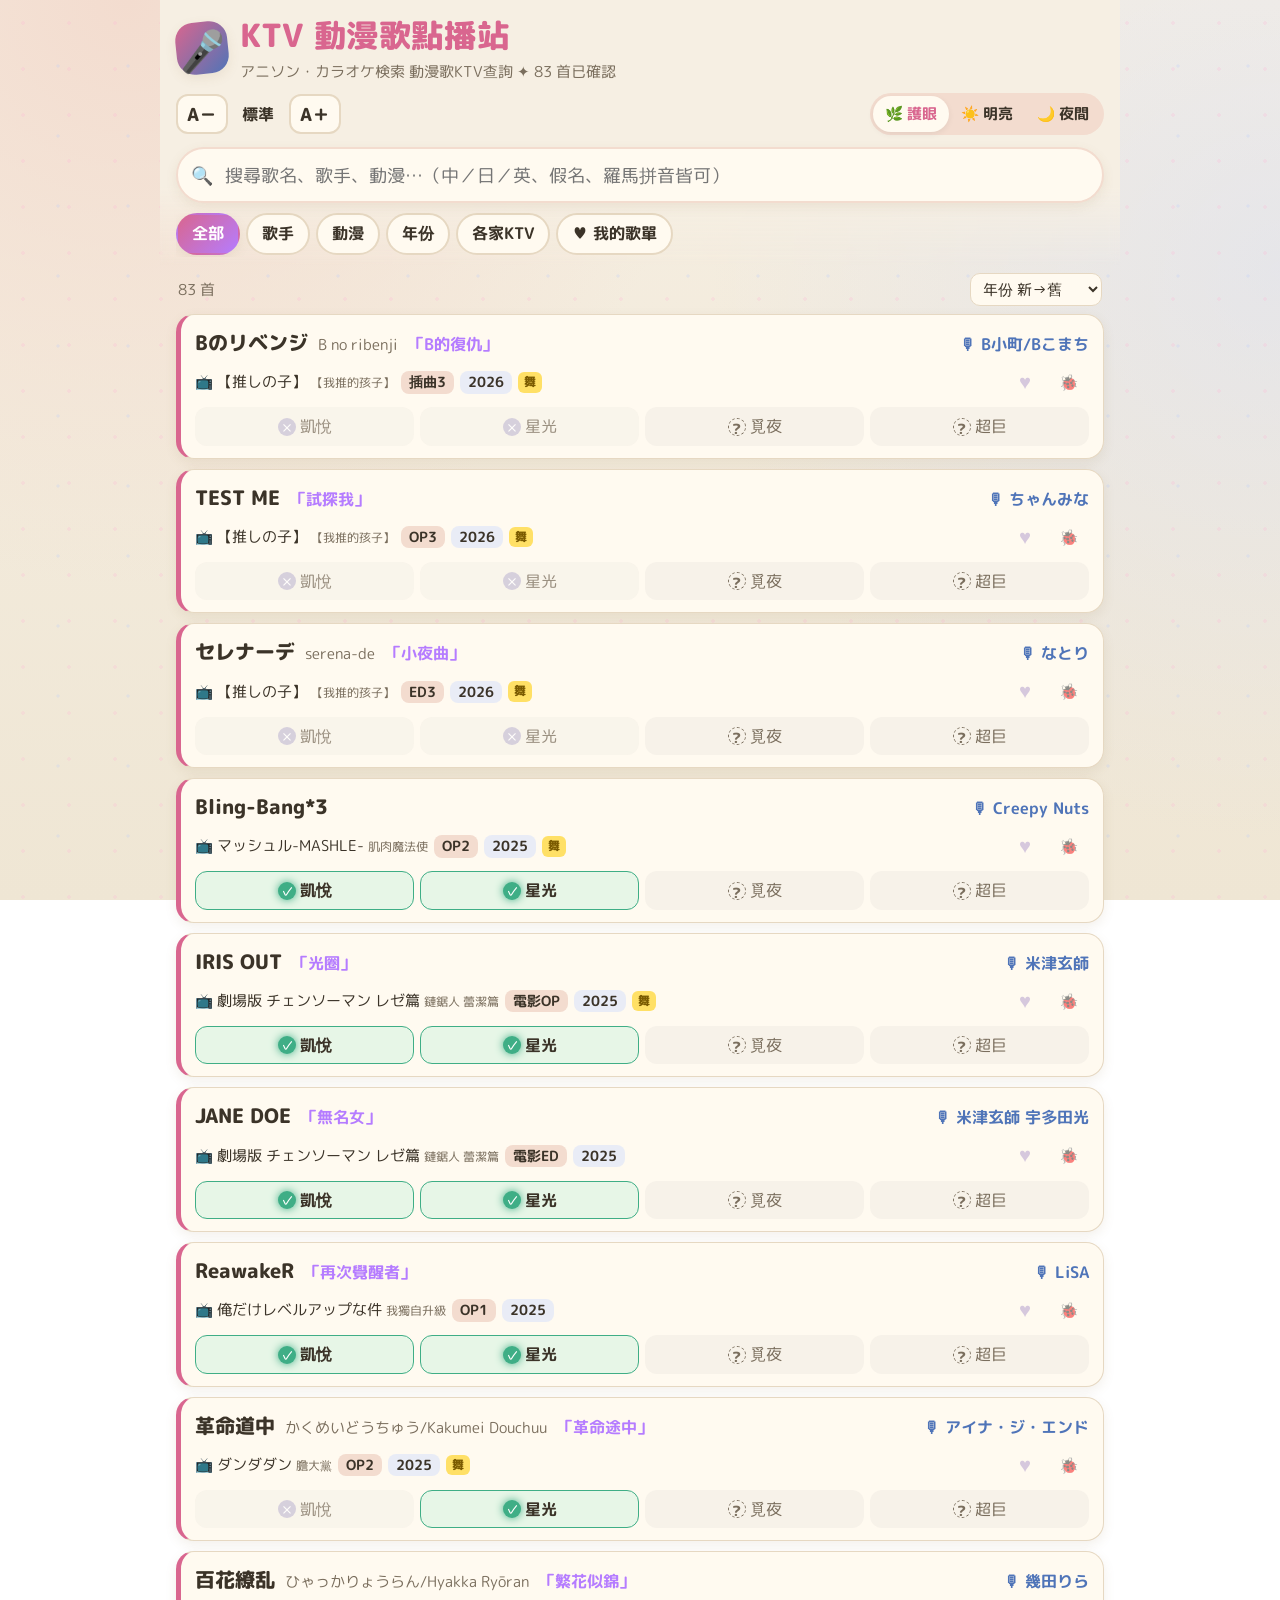
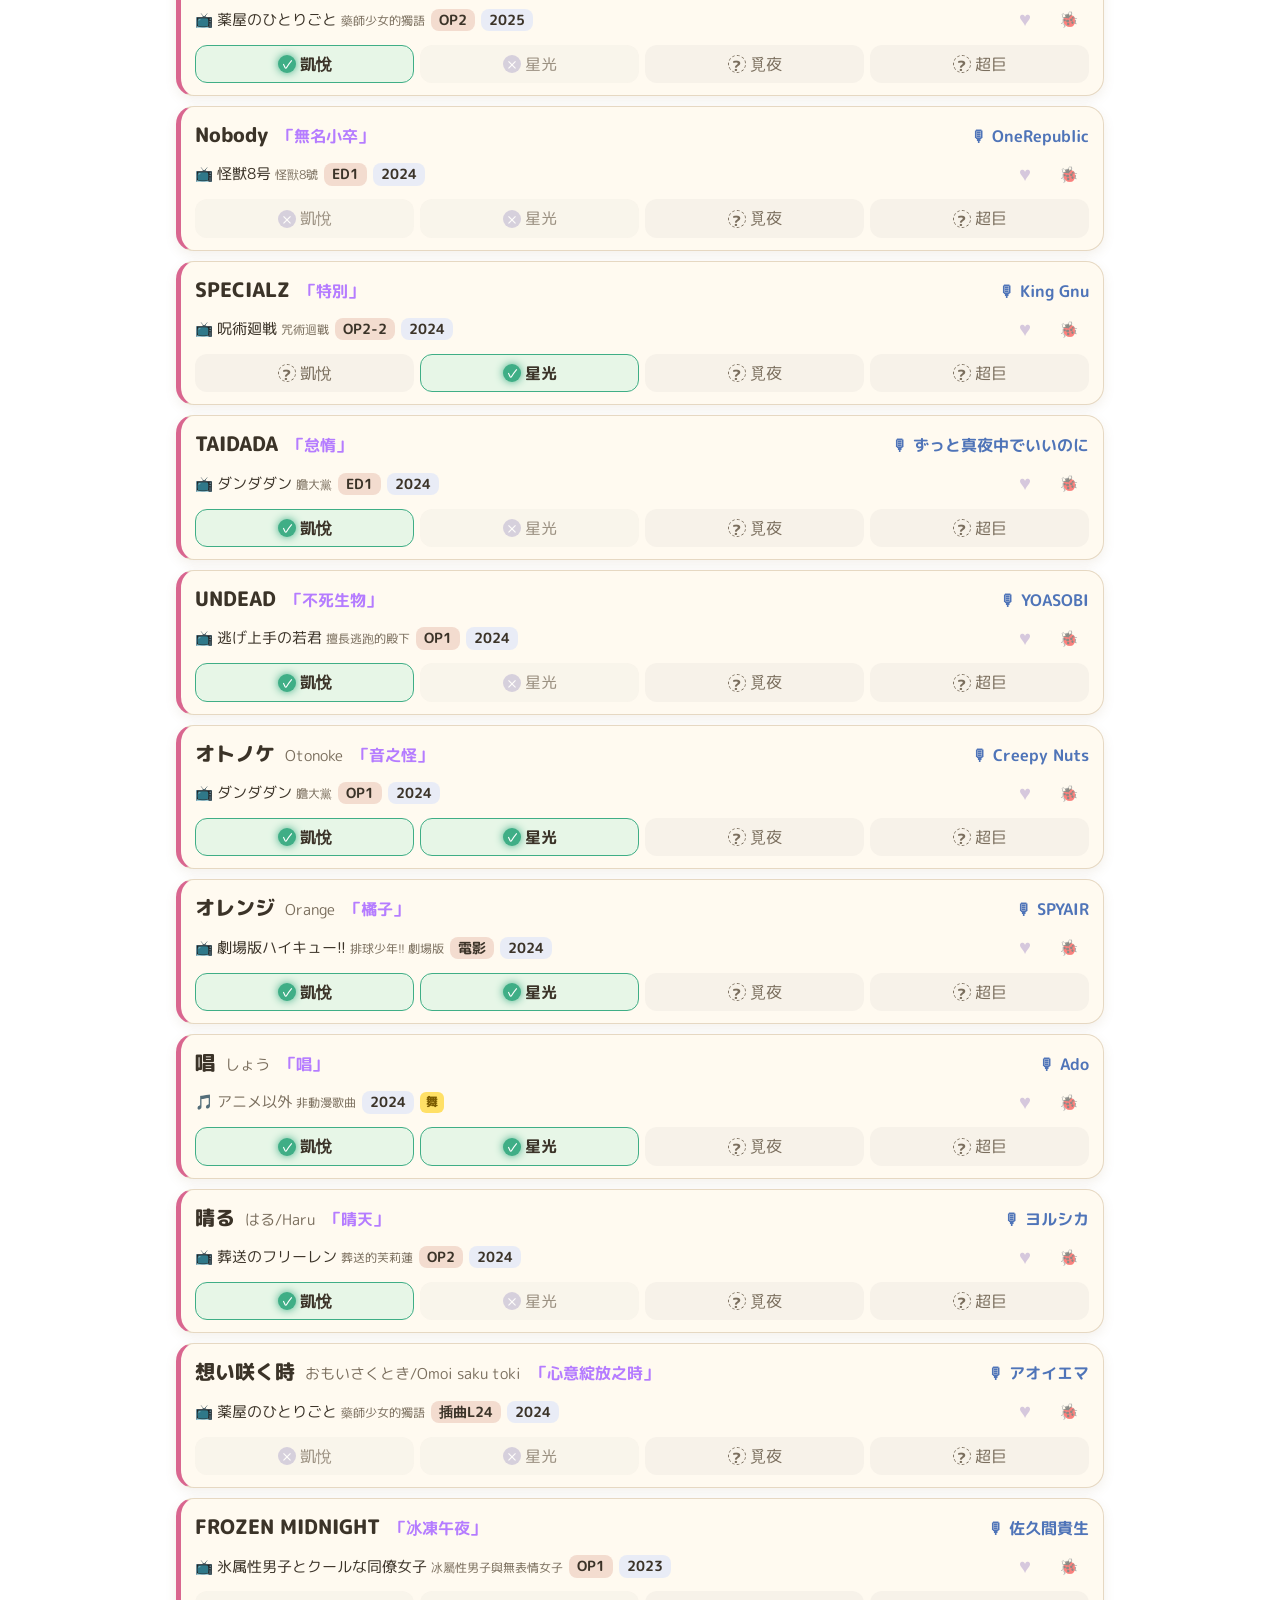
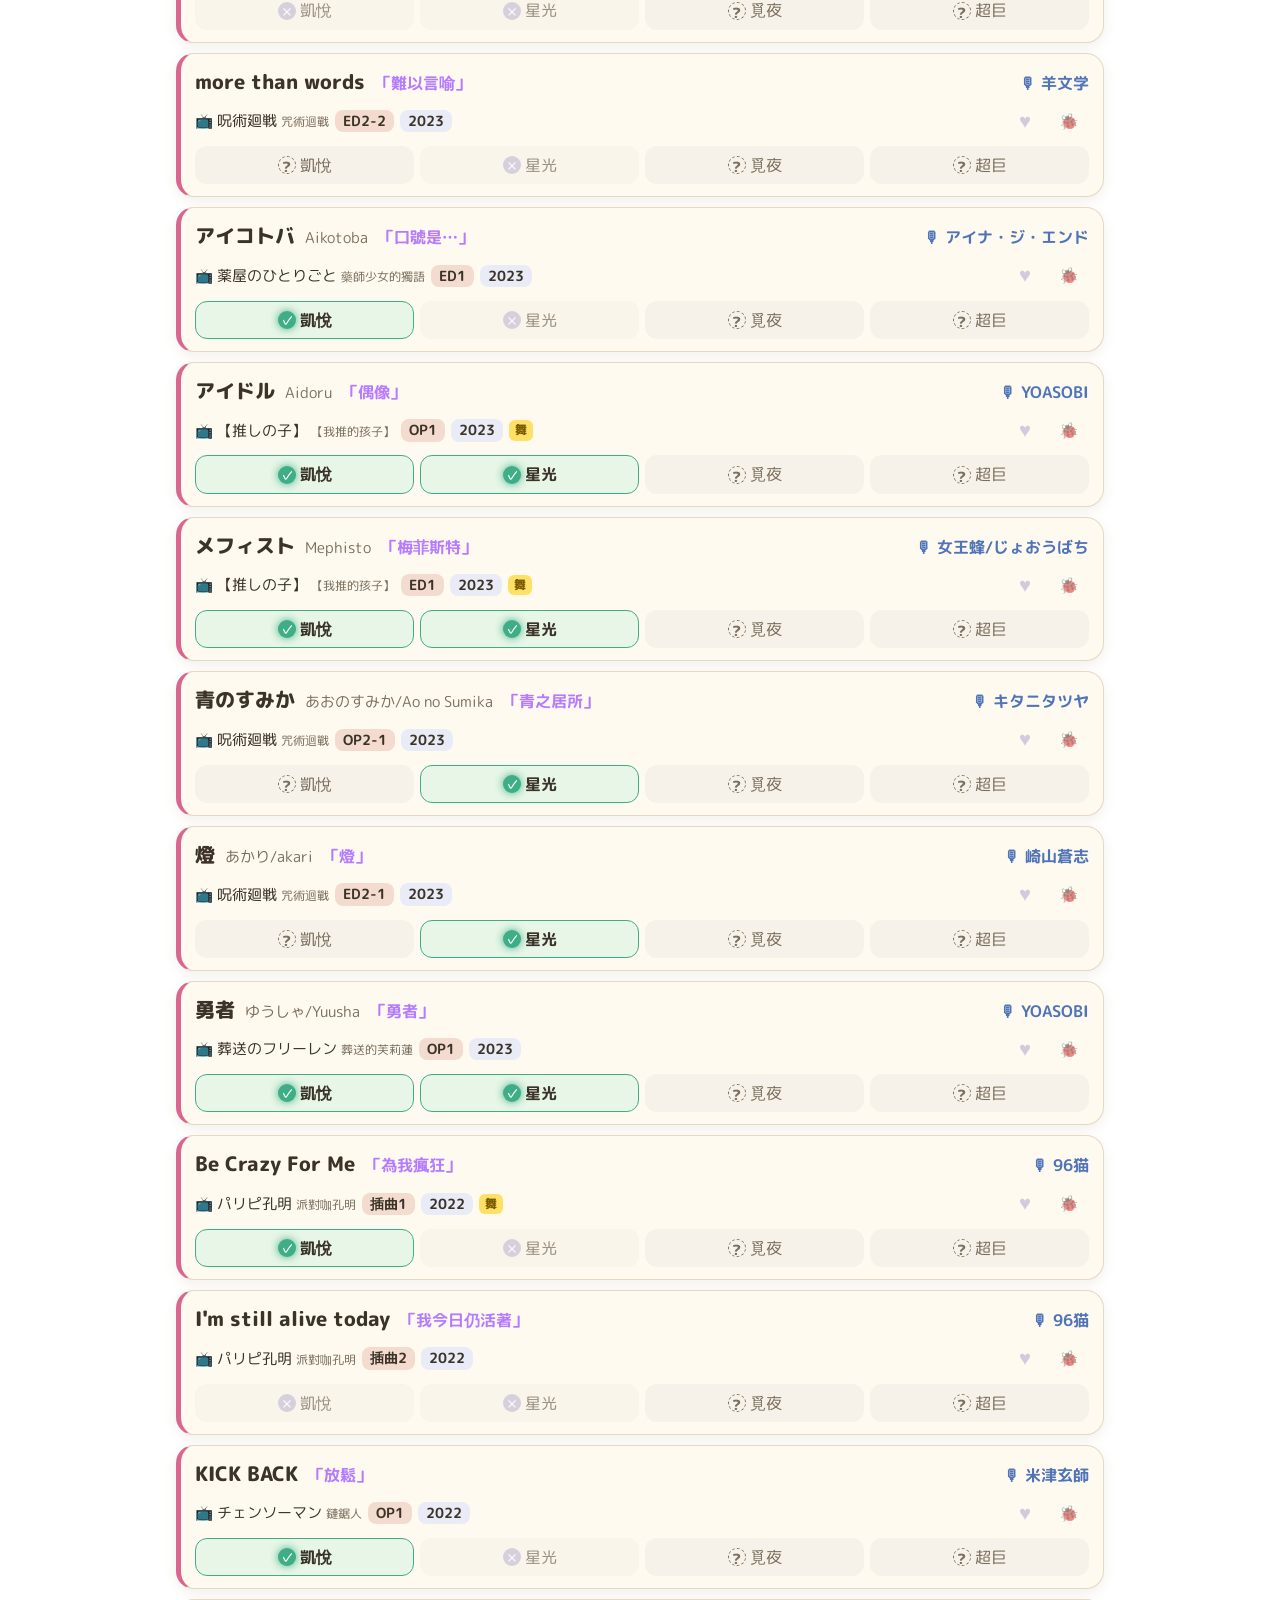
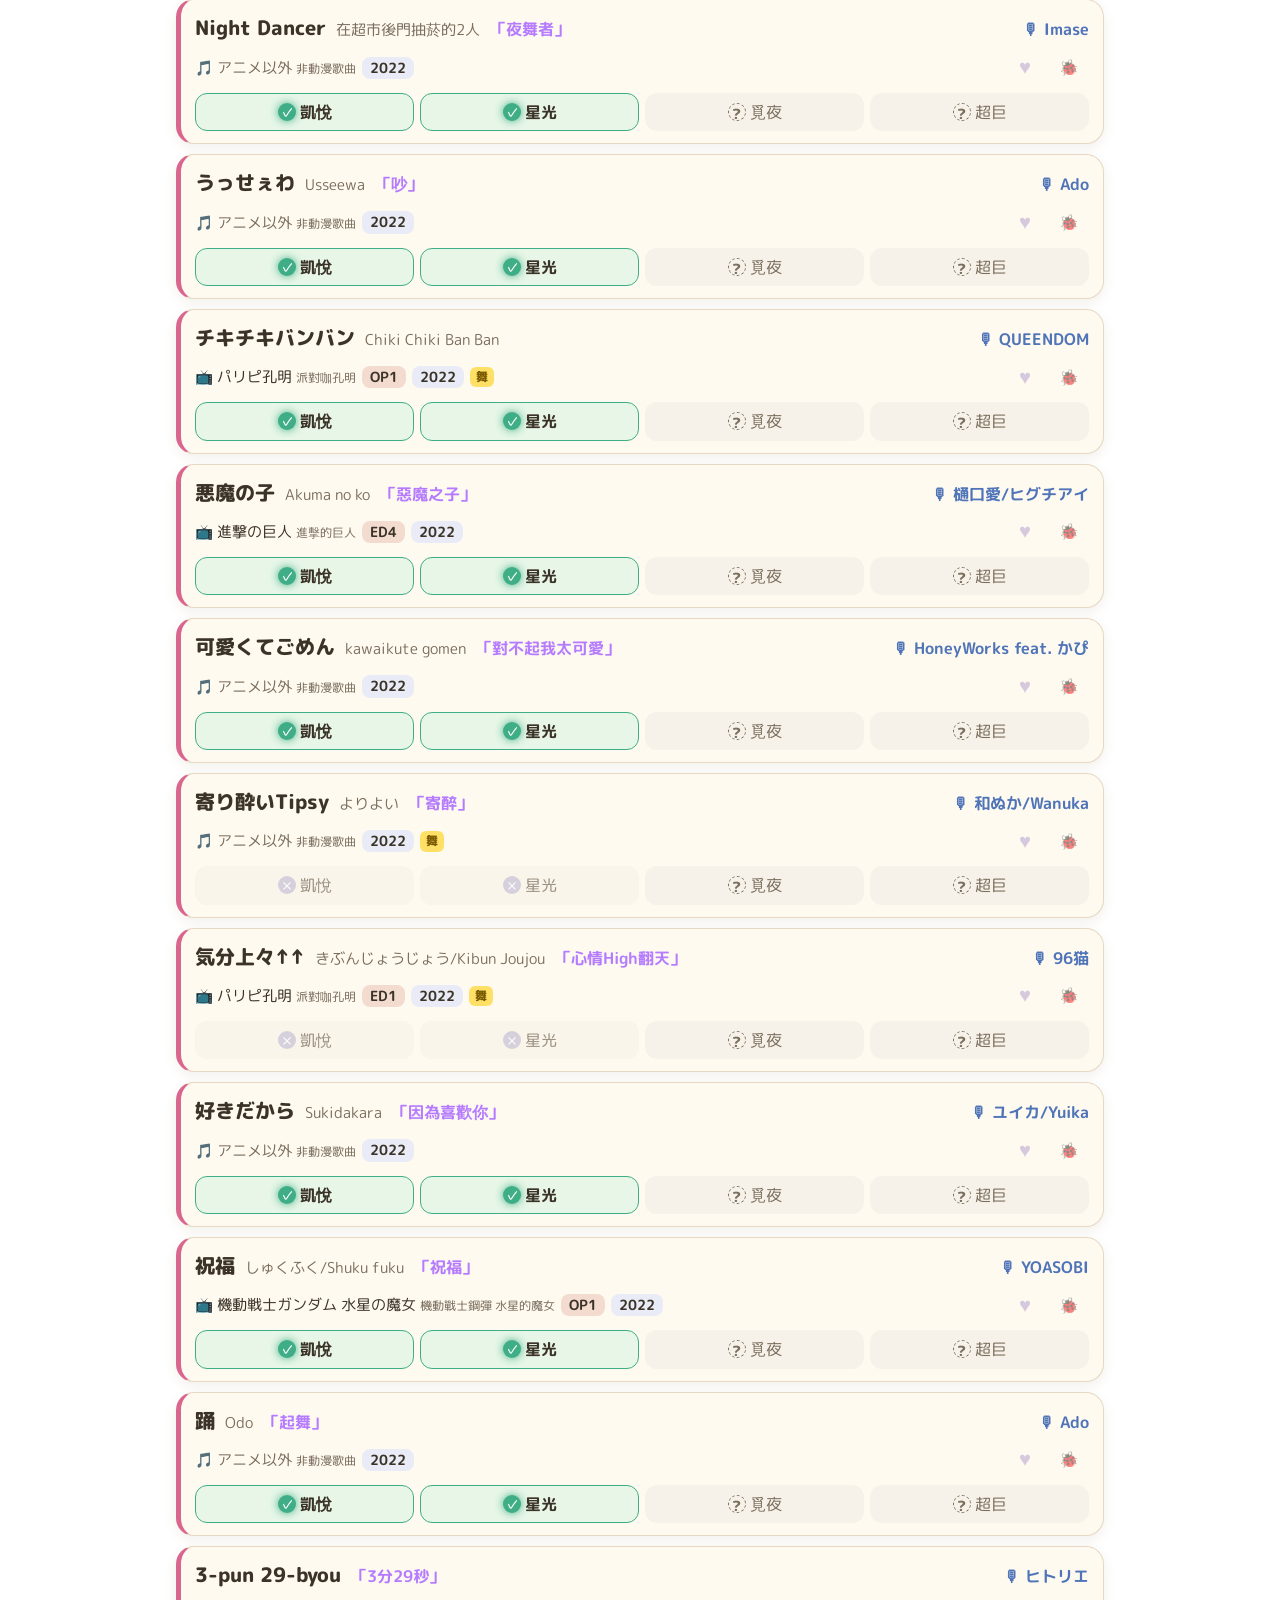
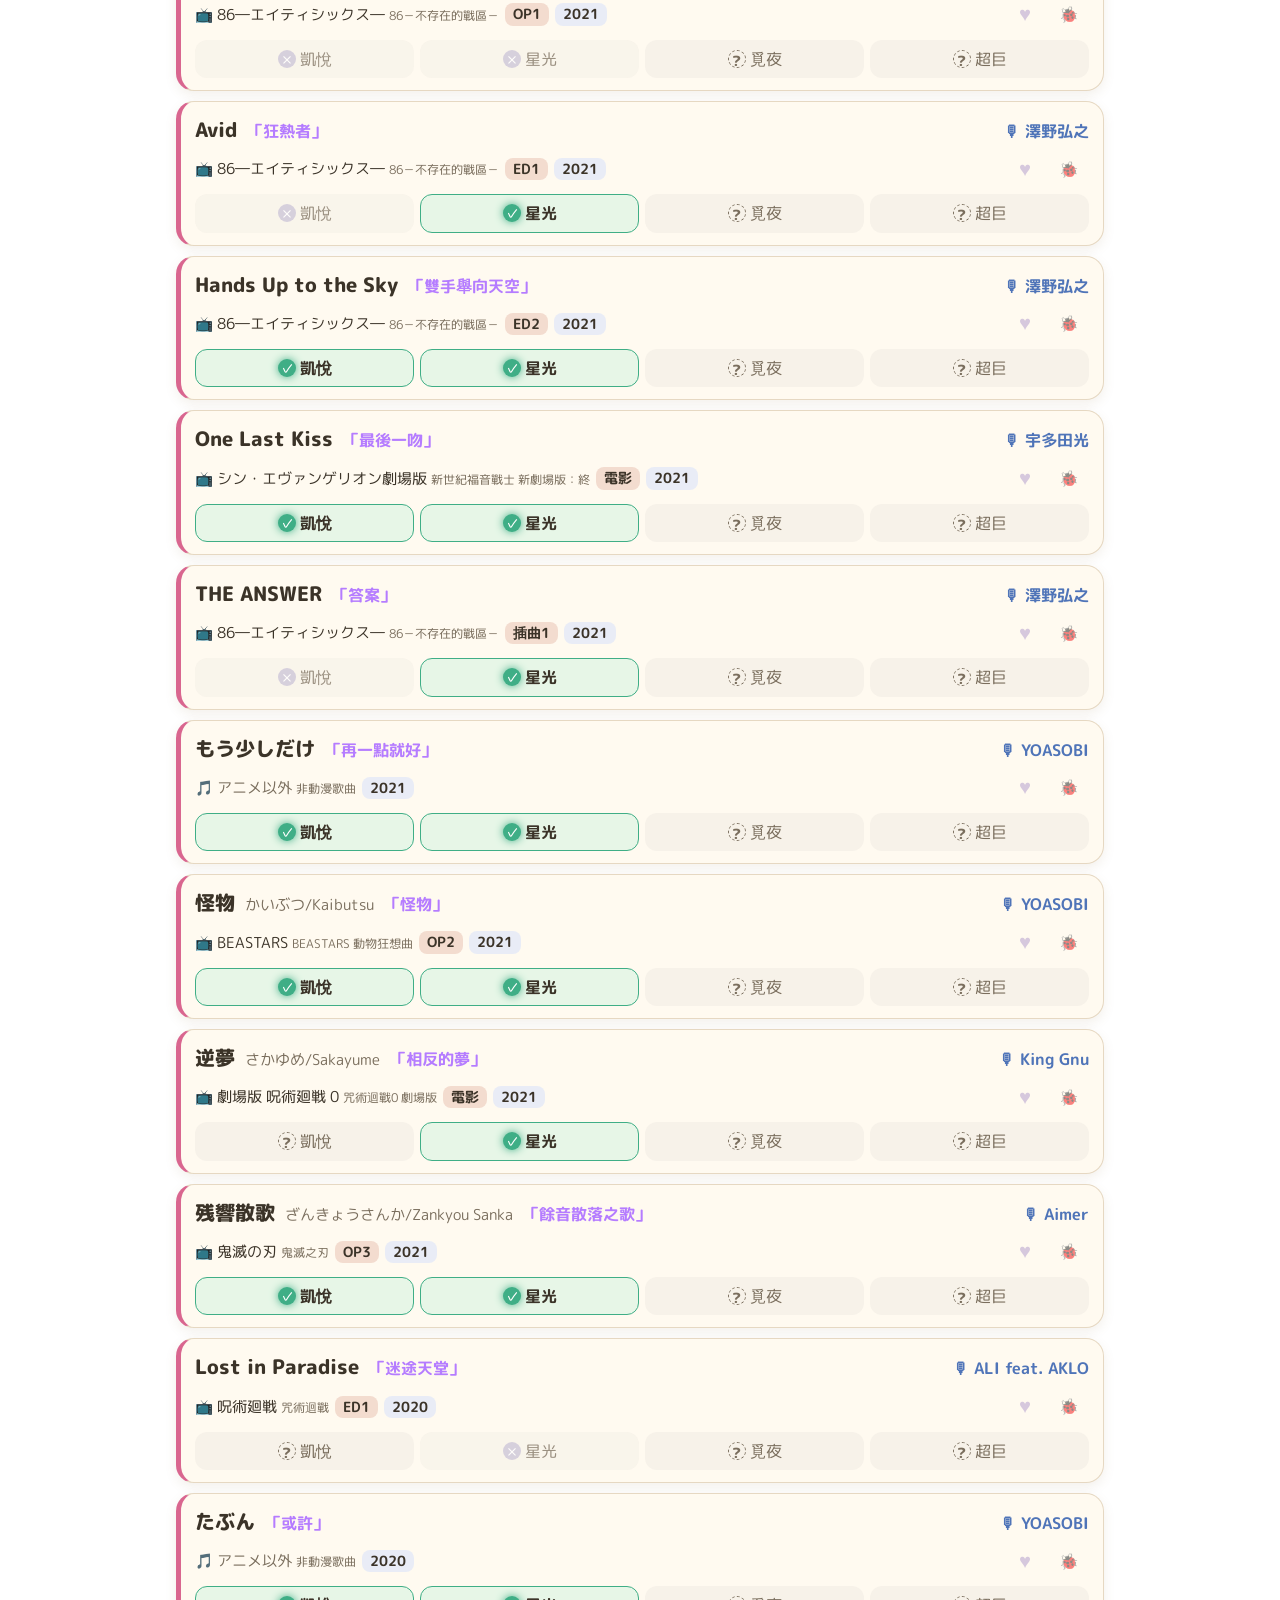
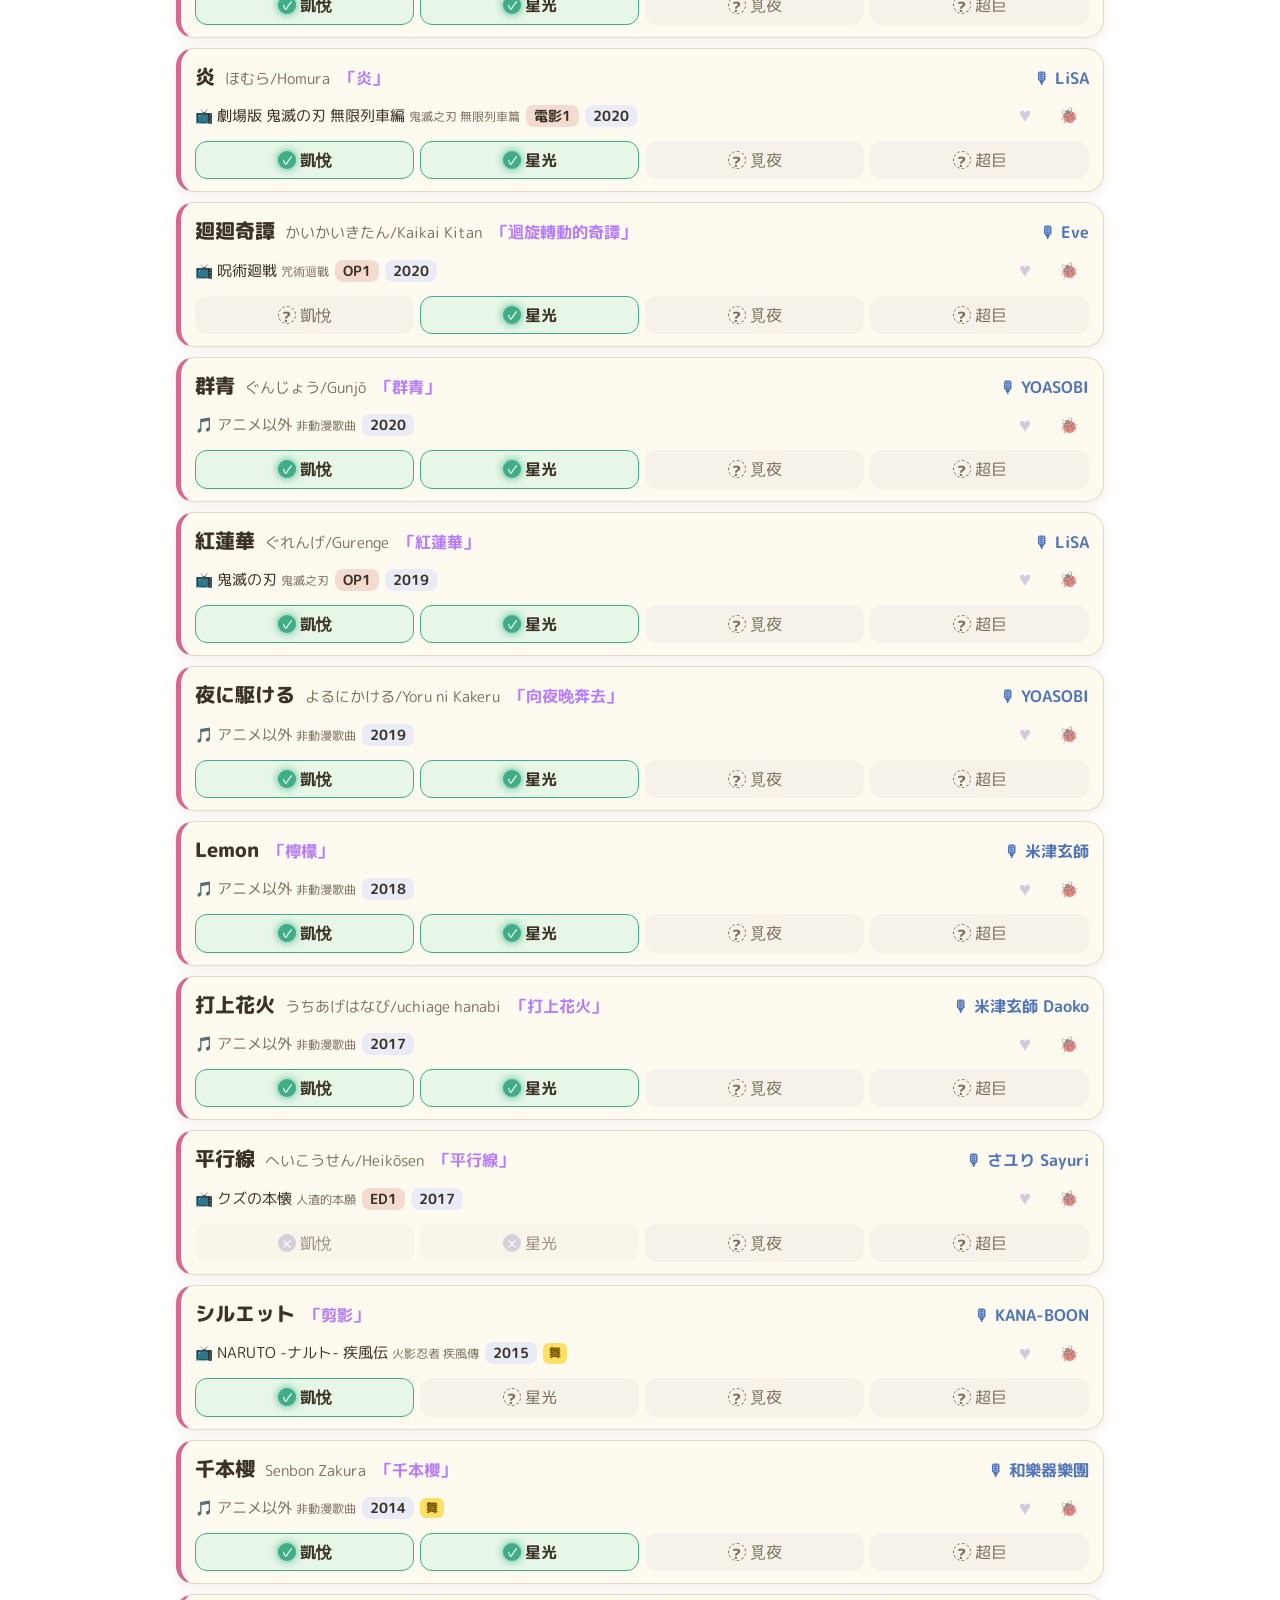
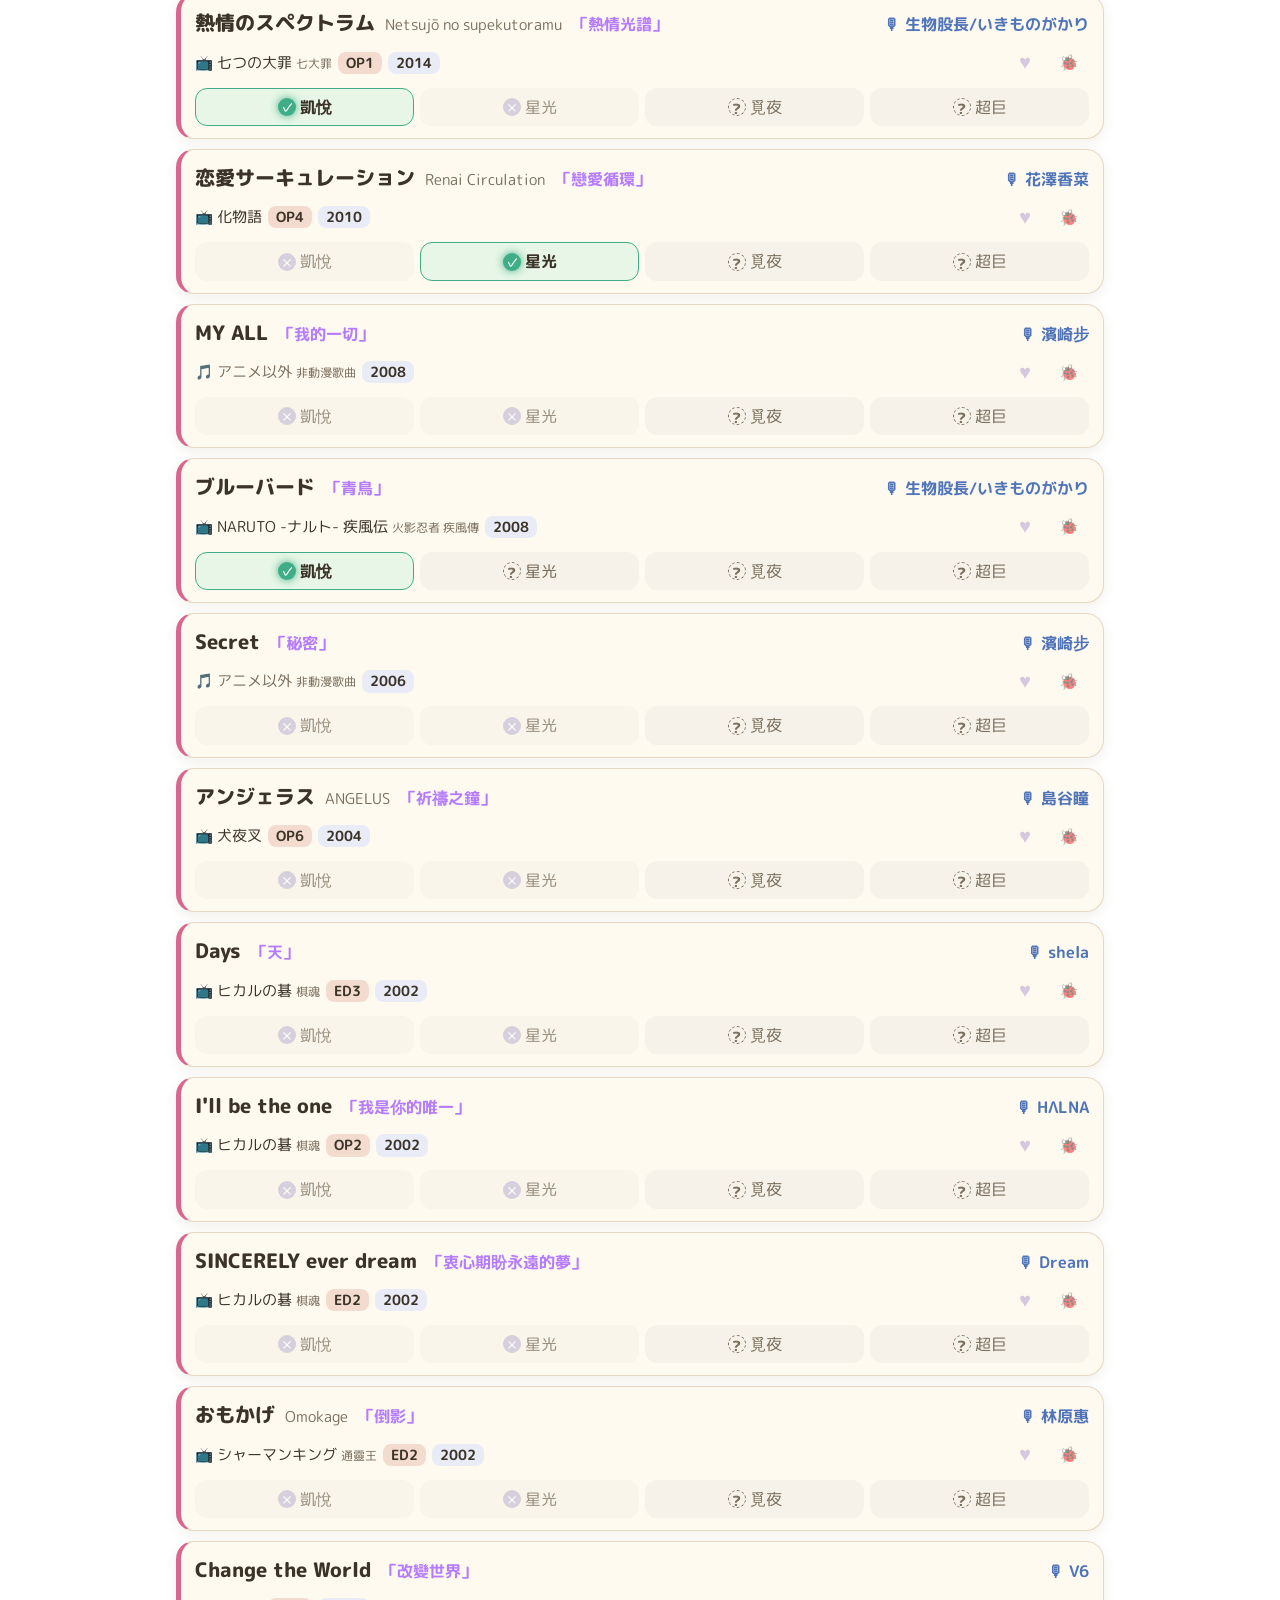
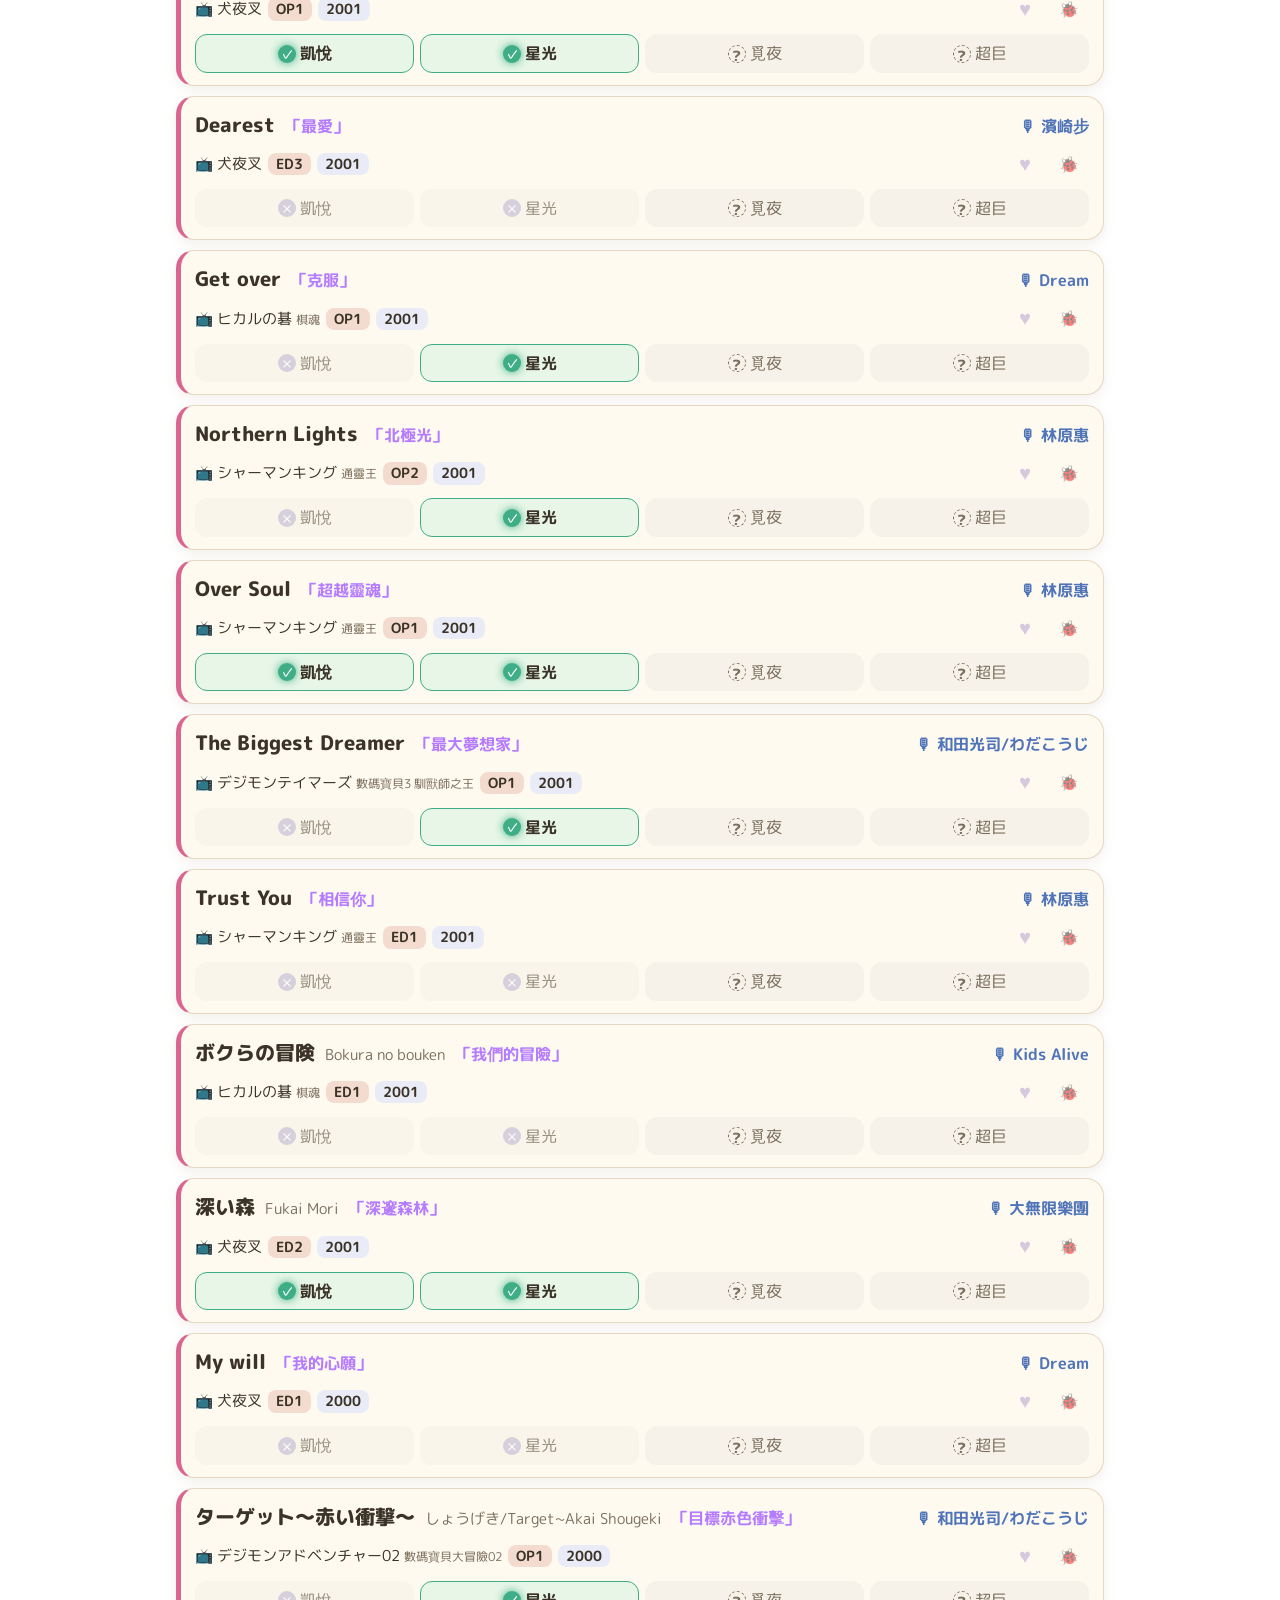
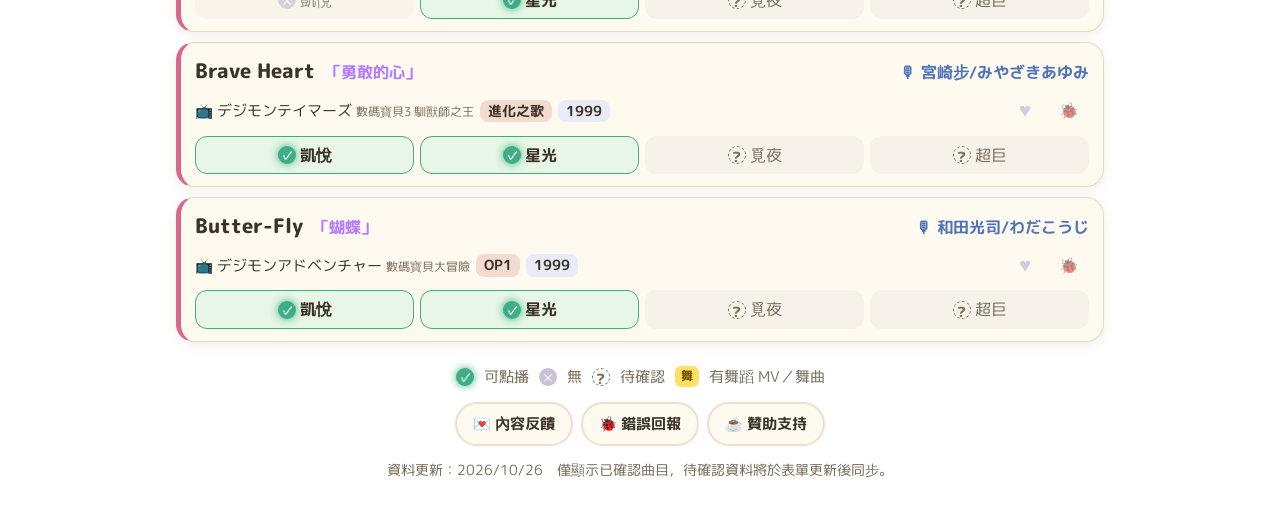
==== index.html @ 953ebc27 "整理專案結構：檔案移到根目錄、更新為最新版、統一部署流程 Co-Authored-By: Claude Opus 5.5 <noreply@anthropic.com> Claude-Session:" ====
<!doctype html>
<html lang="zh-Hant-TW">
<head>
<meta charset="utf-8">
<meta name="viewport" content="width=device-width, initial-scale=1, viewport-fit=cover">
<title>KTV 動漫歌點播站</title>
<meta name="description" content="台灣 KTV 可點播的日文動漫歌曲查詢：歌名、歌手、動漫、年份、各家 KTV 一次查。">
<meta name="theme-color" content="#f6efe3">
<link rel="manifest" href="manifest.webmanifest">
<link rel="icon" href="assets/icon.svg" type="image/svg+xml">
<link rel="apple-touch-icon" href="assets/icon.svg">
<link rel="preconnect" href="https://fonts.googleapis.com">
<link rel="preconnect" href="https://fonts.gstatic.com" crossorigin>
<link href="https://fonts.googleapis.com/css2?family=M+PLUS+Rounded+1c:wght@400;700;800&display=swap" rel="stylesheet">
<link rel="stylesheet" href="style.css">
</head>
<body>
<div class="sakura" aria-hidden="true"></div>

<header class="top">
  <div class="brand">
    <span class="logo">🎤</span>
    <div>
      <h1>KTV 動漫歌點播站</h1>
      <p class="sub">アニソン・カラオケ検索 動漫歌KTV查詢 ✦ <span id="count">…</span> 首已確認</p>
    </div>
  </div>
  <div class="prefs" aria-label="顯示設定">
    <span class="fs"><button data-fs="-1" aria-label="字變小">A－</button><b id="fsval">標準</b><button data-fs="1" aria-label="字變大">A＋</button></span>
    <span class="seg th"><button data-theme-set="eye">🌿 護眼</button><button data-theme-set="light">☀️ 明亮</button><button data-theme-set="dark">🌙 夜間</button></span>
  </div>
  <div class="searchbox">
    <span class="mag">🔍</span>
    <input id="q" type="search" placeholder="搜尋歌名、歌手、動漫…（中／日／英、假名、羅馬拼音皆可）" autocomplete="off">
  </div>
  <nav class="tabs" role="tablist">
    <button data-tab="all" class="on">全部</button>
    <button data-tab="artist">歌手</button>
    <button data-tab="anime">動漫</button>
    <button data-tab="year">年份</button>
    <button data-tab="ktv">各家KTV</button>
    <button data-tab="fav">♥ 我的歌單</button>
  </nav>
</header>

<main>
  <section id="facet" class="facet"></section>
  <div id="filterbar" class="filterbar"></div>
  <ul id="list" class="list"></ul>
  <p id="empty" class="empty" hidden>找不到符合的歌曲 (´・ω・`)<br>試試其他關鍵字，或<a href="#" data-open="feedback">告訴我們想新增的歌</a></p>
</main>

<footer class="foot">
  <div class="legend"><span class="lamp on">✓</span>可點播 <span class="lamp off">✕</span>無 <span class="lamp unk">?</span>待確認 <span class="badge dance">舞</span>有舞蹈 MV／舞曲</div>
  <div class="actions">
    <button data-open="feedback">💌 內容反饋</button>
    <button data-open="report">🐞 錯誤回報</button>
    <button data-open="donate">☕ 贊助支持</button>
  </div>
  <p class="upd">資料更新：<span id="updated"></span>　僅顯示已確認曲目，待確認資料將於表單更新後同步。</p>
</footer>

<dialog id="dlg"><form method="dialog" class="dlg"><div id="dlgbody"></div><button class="close" value="x" aria-label="關閉">✕</button></form></dialog>
<div id="toast" class="toast" role="status"></div>

<script src="config.js"></script>
<script src="app.js"></script>
</body>
</html>
---- style.css ----
:root {
  --bg: #fff5fb;
  --bg2: #eef3ff;
  --card: #ffffffee;
  --ink: #3a2e4f;
  --muted: #8a7f9c;
  --pink: #ff7eb6;
  --pink2: #ffd1e6;
  --blue: #7aa7ff;
  --mint: #3fd6a6;
  --red: #ff6b81;
  --line: #f1dcea;
  --shadow: 0 6px 18px #d77bb02a;
}
:root[data-theme="eye"] {
  /* 護眼：米黃暖色底、降低藍光與對比刺眼感 */
  --bg: #f6efe3; --bg2: #efe6d4; --card: #fffaf0; --ink: #3b3328; --muted: #7a6e5d;
  --pink: #d9668f; --pink2: #f3dccf; --blue: #4f74b8; --mint: #3fae86; --line: #e6d8c2; --shadow: 0 4px 12px #8a6a3a1a;
}
:root[data-theme="dark"] {
    --bg: #1b1530; --bg2: #141c34; --card: #251d3dee; --ink: #f3ecff; --muted: #a99cc4;
    --pink2: #4a2a4e; --line: #3a2f55; --shadow: 0 6px 18px #0006;
}
* { box-sizing: border-box; }
html { -webkit-text-size-adjust: 100%; }
body {
  margin: 0; color: var(--ink); min-height: 100vh;
  font-family: "M PLUS Rounded 1c", "PingFang TC", "Noto Sans TC", "Microsoft JhengHei", sans-serif;
  background: radial-gradient(circle at 10% 0%, var(--pink2), transparent 40%),
              radial-gradient(circle at 100% 30%, #c9d8ff55, transparent 40%),
              linear-gradient(180deg, var(--bg), var(--bg2));
  background-attachment: fixed;
}
.sakura { position: fixed; inset: 0; pointer-events: none; z-index: 0; opacity: .5;
  background-image: radial-gradient(#ffb7d5 1.5px, transparent 2px), radial-gradient(#b8ccff 1.2px, transparent 2px);
  background-size: 46px 46px, 70px 70px; background-position: 0 0, 23px 31px; }
header, main, footer { position: relative; z-index: 1; max-width: 960px; margin: 0 auto; padding: 0 16px; }

.top { position: relative; z-index: 5; padding-top: 12px; padding-bottom: 8px;
  background: linear-gradient(180deg, var(--bg) 70%, transparent); backdrop-filter: blur(6px); }
.brand { display: flex; align-items: center; gap: 12px; }
.logo { font-size: 2.125rem; width: 52px; height: 52px; display: grid; place-items: center; border-radius: 18px;
  background: linear-gradient(135deg, var(--pink), var(--blue)); box-shadow: var(--shadow); transform: rotate(-6deg); }
h1 { margin: 0; font-size: clamp(1.25rem, 5vw, 1.75rem); font-weight: 800; letter-spacing: .02em;
  background: linear-gradient(90deg, var(--pink), #b57cff, var(--blue)); -webkit-background-clip: text; background-clip: text; color: transparent; }
.sub { margin: 2px 0 0; font-size: 0.8125rem; color: var(--muted); }
.searchbox { margin-top: 12px; position: relative; }
.searchbox input { width: 100%; font: inherit; font-size: 1rem; padding: .7em 1em .7em 2.6em; border-radius: 999px;
  border: 2px solid var(--pink2); background: var(--card); color: var(--ink); outline: none; box-shadow: var(--shadow); }
.searchbox input:focus { border-color: var(--pink); }
.mag { position: absolute; left: 15px; top: 50%; transform: translateY(-50%); }
.tabs { display: flex; gap: 6px; margin-top: 10px; overflow-x: auto; scrollbar-width: none; padding-bottom: 2px; }
.tabs button { flex: none; font: inherit; font-weight: 700; font-size: 0.875rem; padding: 7px 14px; border-radius: 999px; cursor: pointer;
  border: 2px solid var(--line); background: var(--card); color: var(--ink); }
.tabs button.on { background: linear-gradient(135deg, var(--pink), #b57cff); border-color: transparent; color: #fff; box-shadow: var(--shadow); }

.facet { margin: 8px 0; padding: 12px; border-radius: 20px; background: var(--card); box-shadow: var(--shadow); }
.facet[hidden] { display: none; }
.seg { display: inline-flex; background: var(--pink2); border-radius: 999px; padding: 3px; margin-bottom: 10px; flex-wrap: wrap; }
.seg button { font: inherit; font-size: 0.8125rem; font-weight: 700; border: 0; background: none; color: var(--ink); padding: 6px 12px; border-radius: 999px; cursor: pointer; }
.seg button.on { background: var(--card); color: var(--pink); box-shadow: 0 2px 6px #0001; }
.chips { display: flex; flex-wrap: wrap; gap: 6px; align-items: center; max-height: 42vh; overflow-y: auto; }
.chip { font: inherit; font-size: 0.8125rem; padding: 5px 10px; border-radius: 12px; cursor: pointer; border: 1.5px solid var(--line);
  background: transparent; color: var(--ink); display: inline-flex; align-items: center; gap: 5px; text-align: left; }
.chip small { color: var(--muted); font-size: 0.6875rem; }
.chip i { font-style: normal; font-size: 0.6875rem; background: var(--pink2); border-radius: 999px; padding: 0 6px; }
.chip.on { border-color: var(--pink); background: var(--pink); color: #fff; }
.chip.on small { color: #fff; } .chip.on i { background: #fff4; }
.chip.add { border-style: dashed; color: var(--pink); }
.grp { width: 100%; font-size: 0.75rem; font-weight: 800; color: var(--pink); margin-top: 6px; }
.grp:first-child { margin-top: 0; }
.ktvpick { display: grid; grid-template-columns: repeat(auto-fit, minmax(120px, 1fr)); gap: 10px; }
.ktvbtn { font: inherit; font-weight: 800; font-size: 1.125rem; padding: 14px 8px; border-radius: 18px; cursor: pointer; display: grid; gap: 4px; justify-items: center;
  border: 2px solid var(--line); background: var(--card); color: var(--ink); }
.ktvbtn i { font-style: normal; font-size: 0.75rem; font-weight: 400; color: var(--muted); }
.ktvbtn.on { border-color: var(--mint); box-shadow: 0 0 0 3px #3fd6a633, 0 0 18px #3fd6a655; }
.lampbig { font-size: 1.625rem; }
.pltools { margin-top: 10px; display: flex; gap: 6px; flex-wrap: wrap; }
.pltools button, .row button { font: inherit; font-size: 0.8125rem; border: 1.5px solid var(--line); background: var(--card); color: var(--ink); border-radius: 10px; padding: 5px 10px; cursor: pointer; }

.filterbar { display: flex; justify-content: space-between; align-items: center; gap: 8px; margin: 8px 2px; font-size: 0.8125rem; color: var(--muted); }
.filterbar b { color: var(--ink); }
.filterbar select { font: inherit; font-size: 0.8125rem; padding: 4px 8px; border-radius: 10px; border: 1.5px solid var(--line); background: var(--card); color: var(--ink); }
.hint { margin: 16px auto; text-align: center; color: var(--pink); font-weight: 700; }

.list { list-style: none; padding: 0; margin: 0 0 24px; display: grid; gap: 10px; }
.card { background: var(--card); border-radius: 18px; padding: 12px 14px; box-shadow: var(--shadow); border: 1.5px solid var(--line);
  border-left: 5px solid var(--pink); display: grid; gap: 7px; animation: pop .25s ease; }
@keyframes pop { from { opacity: 0; transform: translateY(6px); } }
.r1 { display: flex; flex-wrap: wrap; align-items: baseline; gap: 4px 10px; }
.title { font-size: 1.125rem; font-weight: 800; }
.kana { font-size: 0.8125rem; color: var(--muted); }
.zh { font-size: 0.875rem; color: #b57cff; font-weight: 700; }
.zh::before { content: "「"; } .zh::after { content: "」"; }
.artist { font-size: 0.875rem; color: var(--blue); text-decoration: none; font-weight: 700; margin-left: auto; }
.artist:hover { text-decoration: underline; }
.r2 { display: flex; flex-wrap: wrap; gap: 6px; align-items: center; font-size: 0.8125rem; }
.anime small { color: var(--muted); }
.muted { color: var(--muted); }
.tag { background: var(--pink2); border-radius: 8px; padding: 1px 8px; font-size: 0.75rem; font-weight: 700; }
.tag.yr { background: #c9d8ff66; }
.badge { font-size: 0.6875rem; font-weight: 800; border-radius: 6px; padding: 1px 6px; }
.badge.dance { background: #ffe066; color: #7a5a00; }
.r3 { display: flex; flex-wrap: wrap; gap: 6px; align-items: center; }
.ktv { display: inline-flex; align-items: center; gap: 4px; font-size: 0.8125rem; padding: 3px 9px 3px 4px; border-radius: 999px; background: #8881; color: var(--muted); }
.ktv.y { background: #3fd6a61f; color: var(--ink); font-weight: 700; }
.lamp { width: 18px; height: 18px; border-radius: 50%; display: inline-grid; place-items: center; font-size: 0.6875rem; font-weight: 800; color: #fff; }
.lamp.on { background: var(--mint); box-shadow: 0 0 8px var(--mint); }
.lamp.off { background: #c9c2d6; }
.lamp.unk { background: transparent; border: 1.5px dashed var(--muted); color: var(--muted); }
.tools { margin-left: auto; display: flex; gap: 4px; }
.tools button { border: 0; background: none; font-size: 1.125rem; cursor: pointer; color: #d6c8dd; padding: 2px 4px; }
.tools .heart.on { color: var(--pink); }
.tools .bug { font-size: 0.875rem; opacity: .55; }
.empty { text-align: center; color: var(--muted); padding: 30px 0; line-height: 1.8; }
.empty a { color: var(--pink); }

.foot { padding-bottom: 28px; text-align: center; font-size: 0.8125rem; color: var(--muted); }
.legend { display: flex; flex-wrap: wrap; justify-content: center; gap: 4px 10px; align-items: center; }
.actions { display: flex; flex-wrap: wrap; justify-content: center; gap: 8px; margin: 14px 0; }
.actions button { font: inherit; font-weight: 700; padding: 9px 16px; border-radius: 999px; border: 2px solid var(--pink2); background: var(--card); color: var(--ink); cursor: pointer; }
.actions button:hover { border-color: var(--pink); }
.upd { font-size: 0.75rem; }

dialog { border: 0; border-radius: 22px; padding: 0; max-width: min(420px, calc(100vw - 32px)); background: var(--card); color: var(--ink); box-shadow: 0 20px 50px #0004; }
dialog::backdrop { background: #3a2e4f66; backdrop-filter: blur(3px); }
.dlg { padding: 20px; position: relative; background: var(--bg); }
.dlg h3 { margin: 0 0 8px; color: var(--pink); }
.dlg p { line-height: 1.7; }
.close { position: absolute; top: 10px; right: 10px; border: 0; background: none; font-size: 1.125rem; cursor: pointer; color: var(--muted); }
.big { display: block; text-align: center; margin-top: 10px; padding: 11px; border-radius: 14px; font-weight: 800; text-decoration: none;
  background: linear-gradient(135deg, var(--pink), #b57cff); color: #fff; }
.big.ghost { background: none; border: 2px solid var(--line); color: var(--ink); }
.pllist { display: grid; gap: 8px; margin: 10px 0; }
.pllist label { display: flex; gap: 8px; align-items: center; padding: 8px 10px; border-radius: 12px; background: var(--card); }
.row { display: flex; gap: 6px; }
.row input { flex: 1; min-width: 0; font: inherit; padding: 6px 10px; border-radius: 10px; border: 1.5px solid var(--line); background: var(--card); color: var(--ink); }
.toast { position: fixed; left: 50%; bottom: 24px; transform: translate(-50%, 40px); opacity: 0; transition: .25s; z-index: 20;
  background: var(--ink); color: var(--bg); padding: 9px 18px; border-radius: 999px; font-size: 0.875rem; pointer-events: none; }
.toast.show { transform: translate(-50%, 0); opacity: 1; }
@media (max-width: 560px) { .artist { margin-left: 0; width: 100%; } .title { font-size: 1.0625rem; } }

/* 顯示設定列 */
.prefs { display: flex; justify-content: space-between; align-items: center; gap: 8px; margin-top: 10px; flex-wrap: wrap; }
.fs { display: inline-flex; align-items: center; gap: 6px; }
.fs button { font: inherit; font-weight: 800; font-size: 1rem; min-width: 52px; min-height: 40px; border-radius: 12px; border: 2px solid var(--line); background: var(--card); color: var(--ink); cursor: pointer; }
.fs b { min-width: 3em; text-align: center; font-size: .9rem; }
.th { margin: 0; }
.th button { min-height: 36px; }
:root[data-theme="eye"] .sakura { opacity: .25; }
:root[data-theme="eye"] h1 { background: none; color: var(--pink); }
.zhs { color: var(--muted); font-size: .85em; }
/* 第三行：4 家 KTV 一排 */
.r3 { display: grid; grid-template-columns: repeat(4, 1fr); gap: 6px; }
.ktv { justify-content: center; padding: 6px 4px; border-radius: 12px; font-size: .9rem; border: 1.5px solid transparent; white-space: nowrap; }
.ktv.y { border-color: var(--mint); }
.ktv.n { opacity: .75; }
.lamp { width: 1.25em; height: 1.25em; font-size: .8rem; flex: none; }
.r2 .tools { margin-left: auto; }
.tools button { min-width: 40px; min-height: 36px; }
body { line-height: 1.5; }
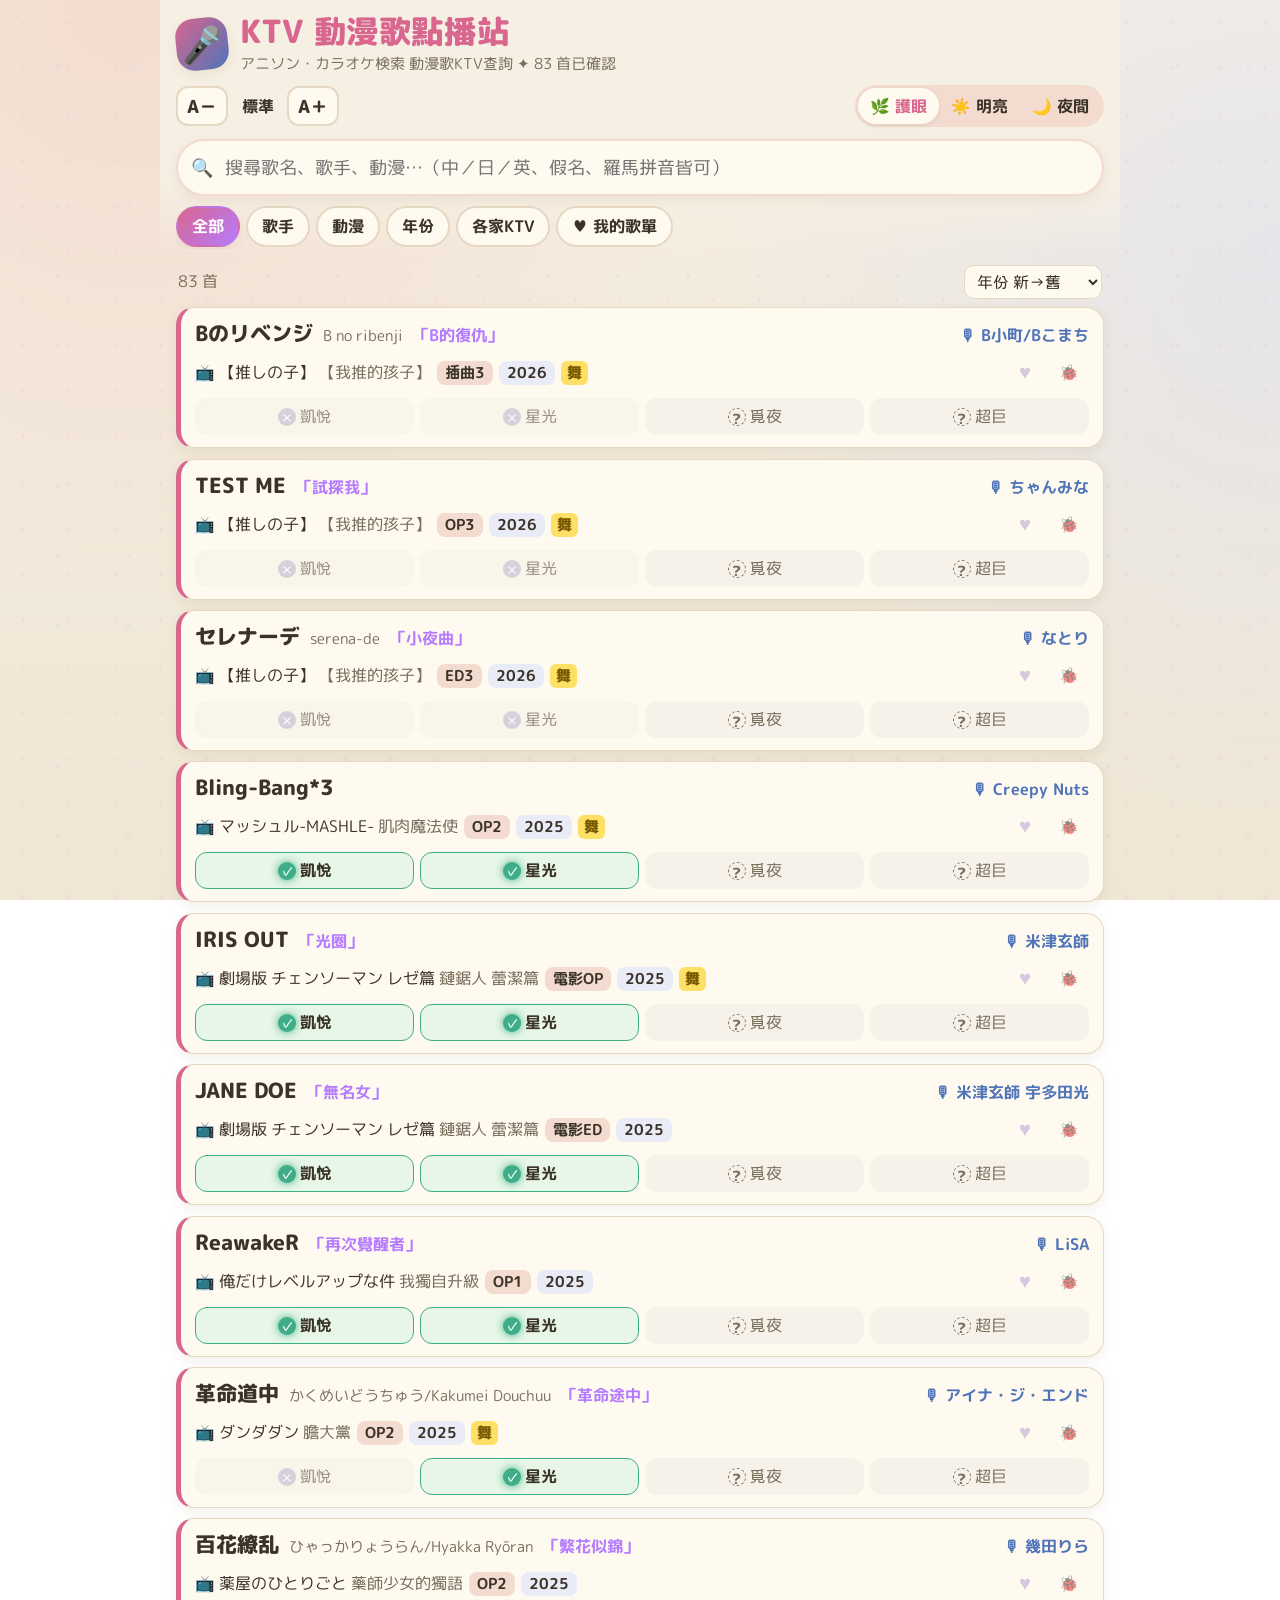
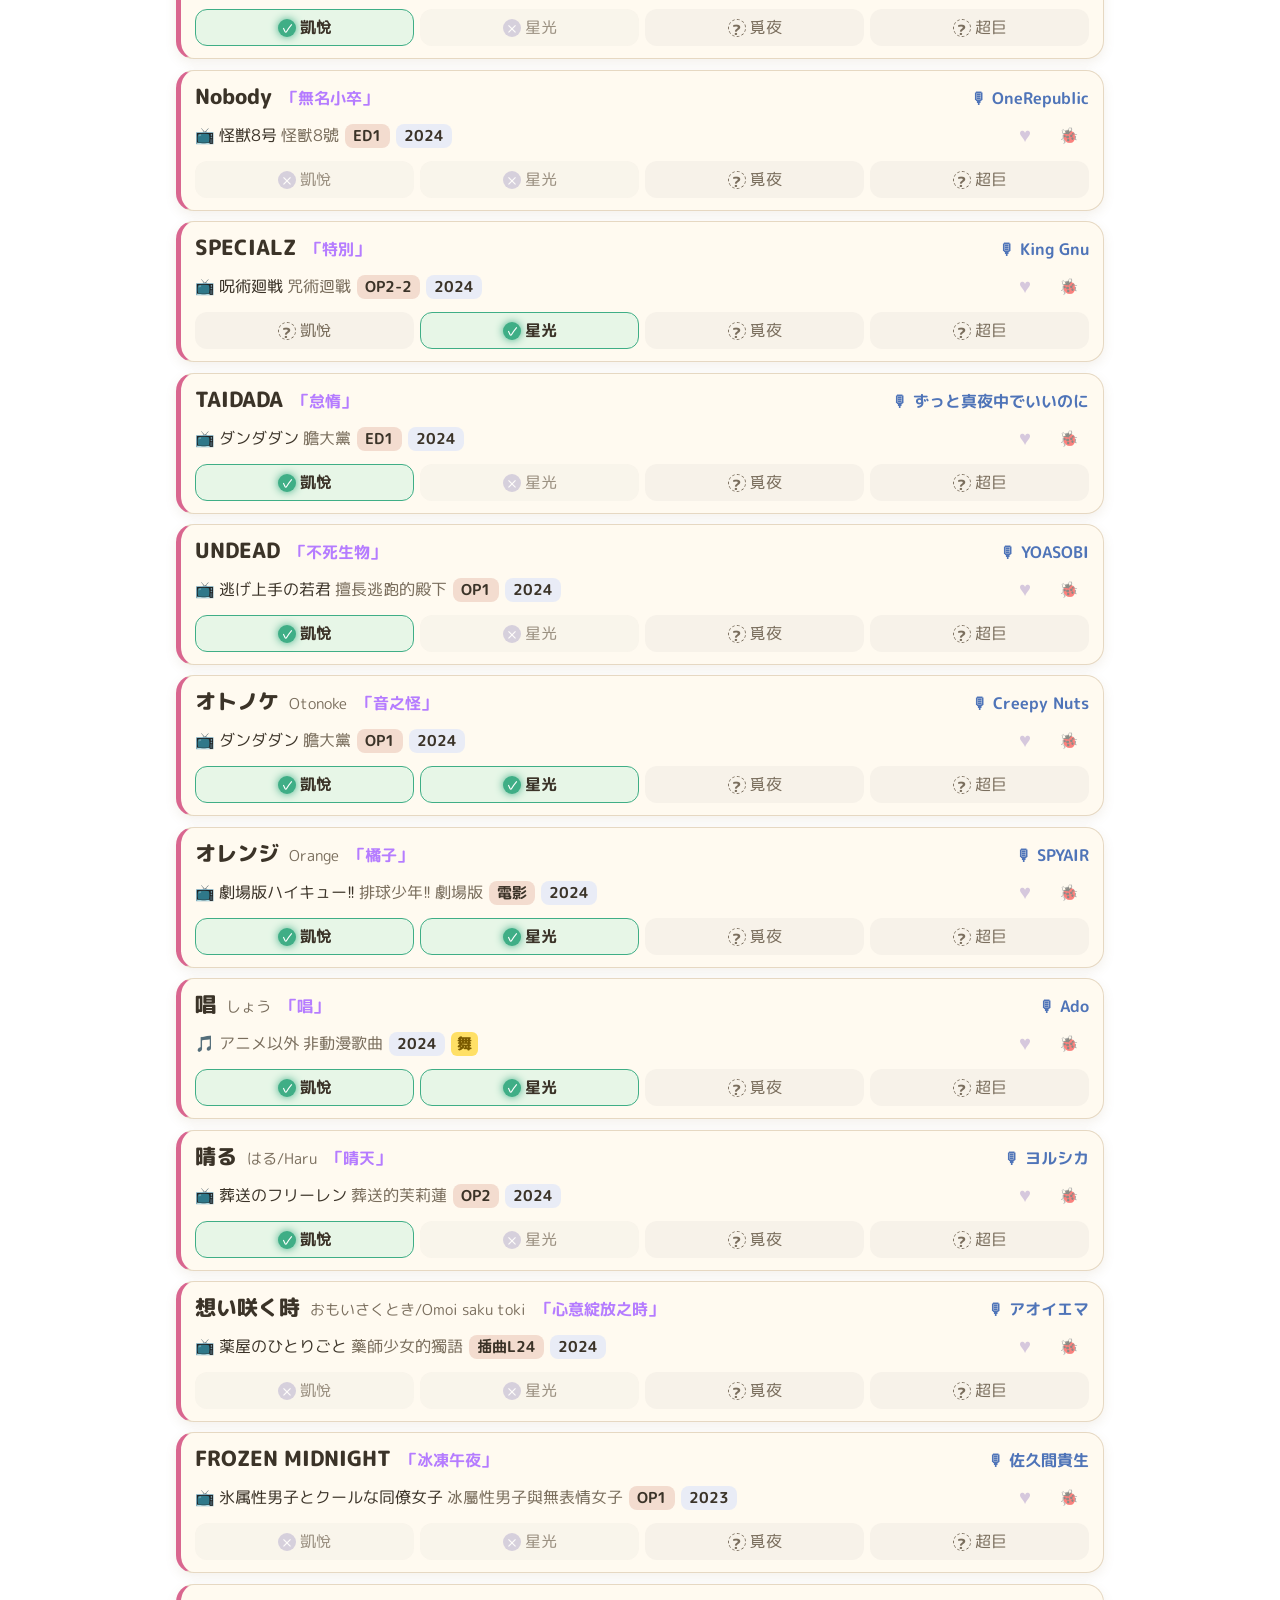
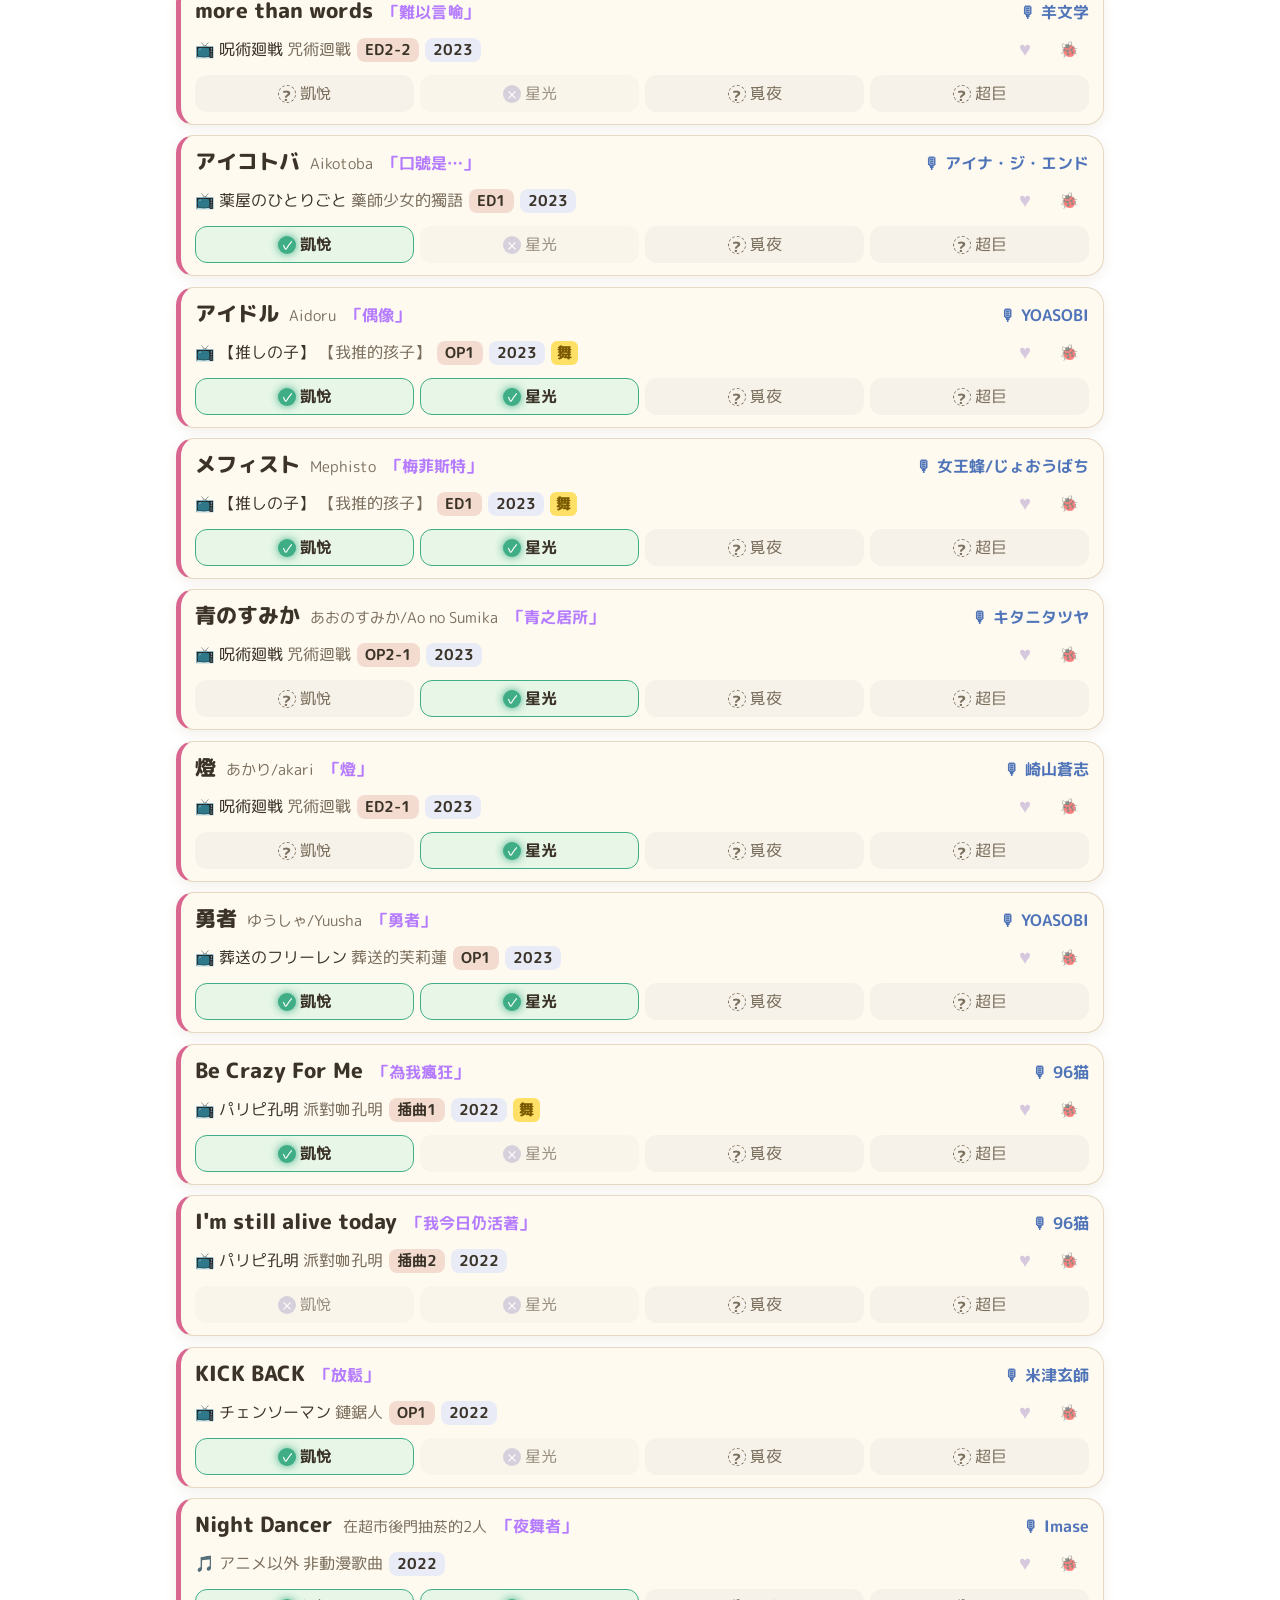
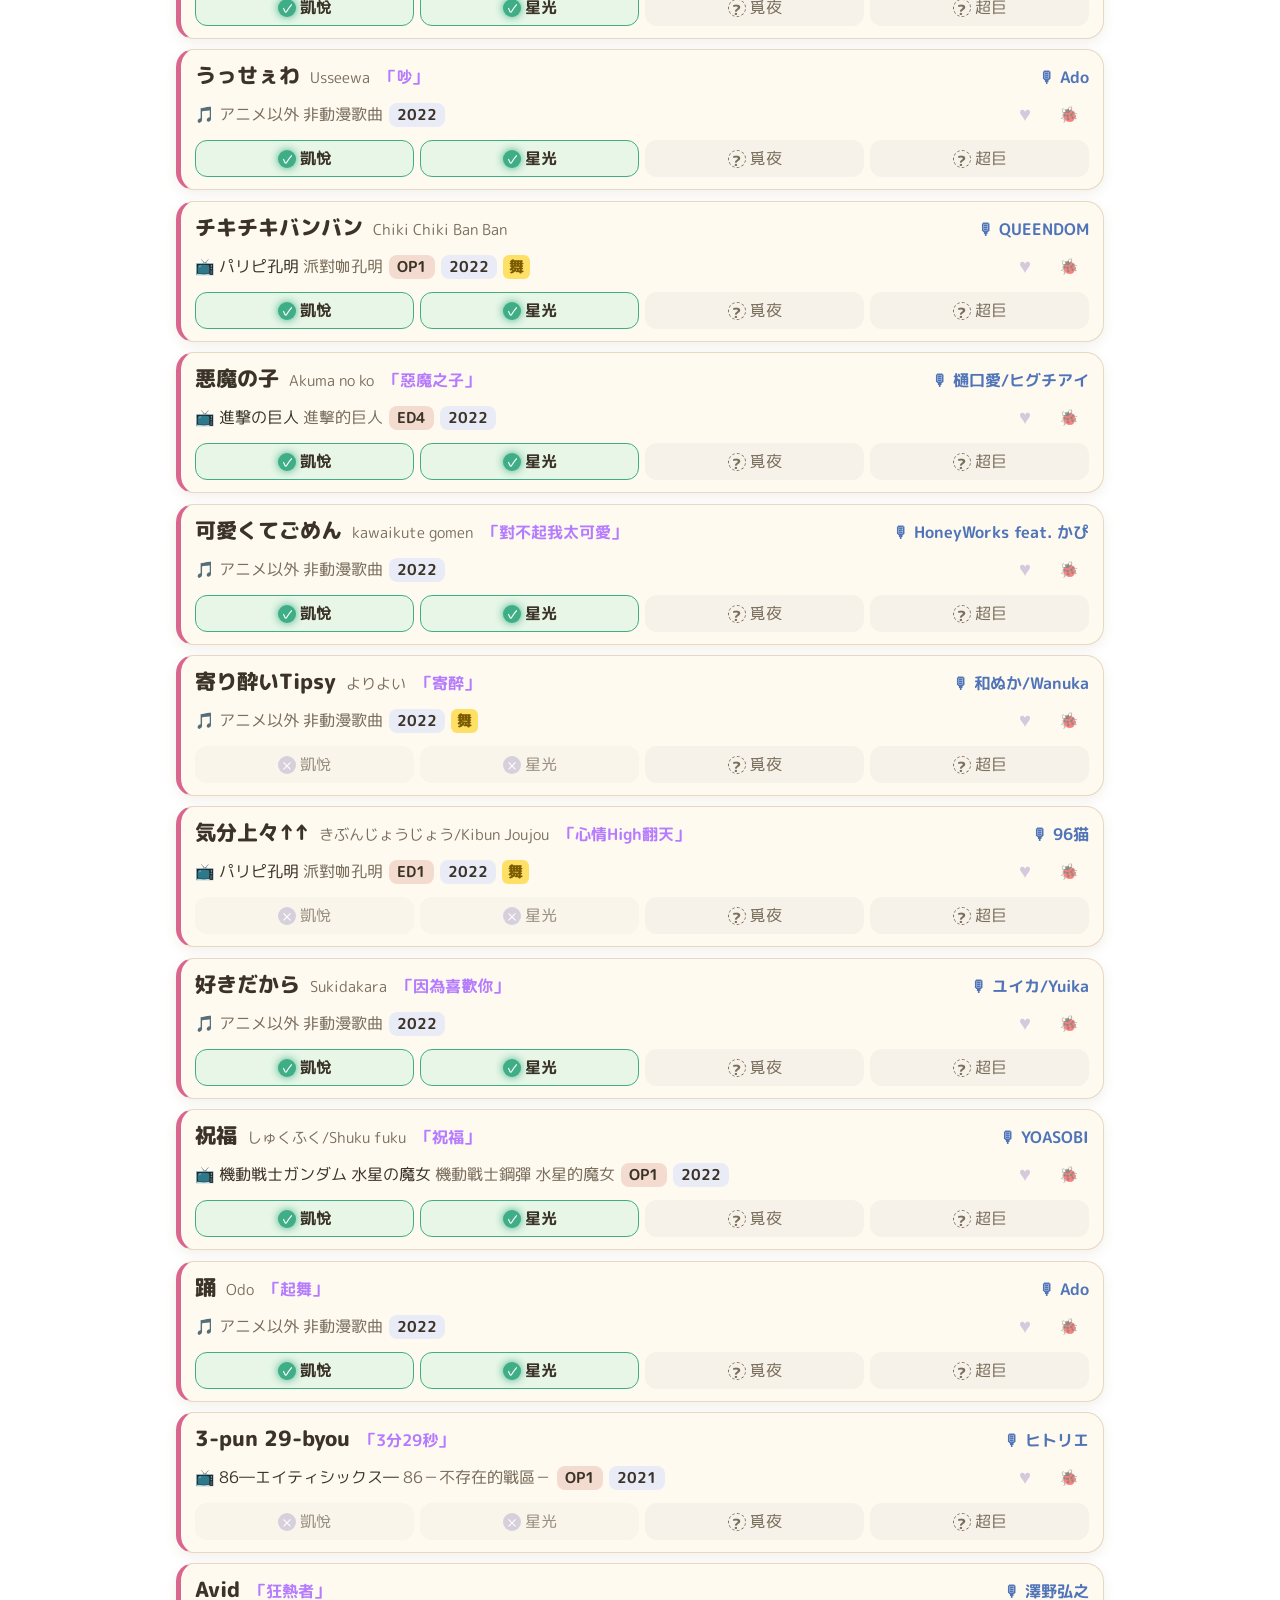
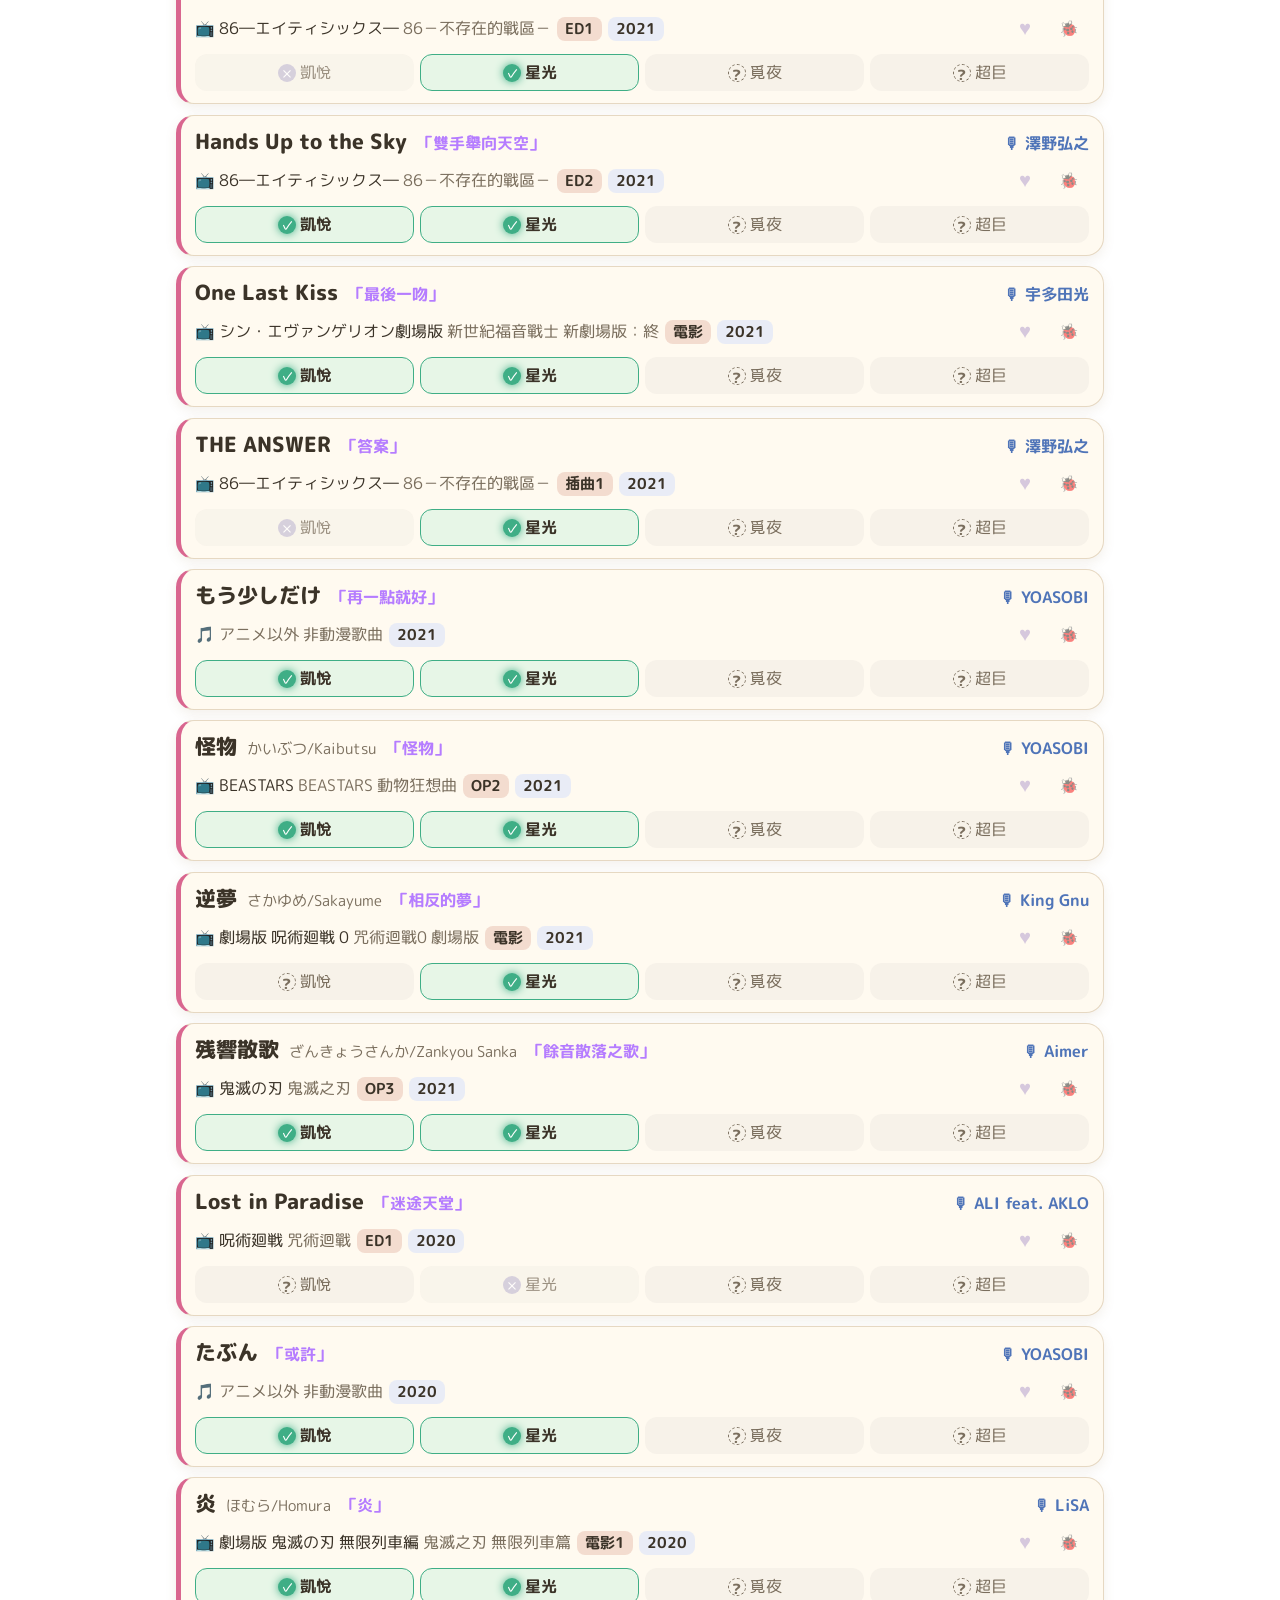
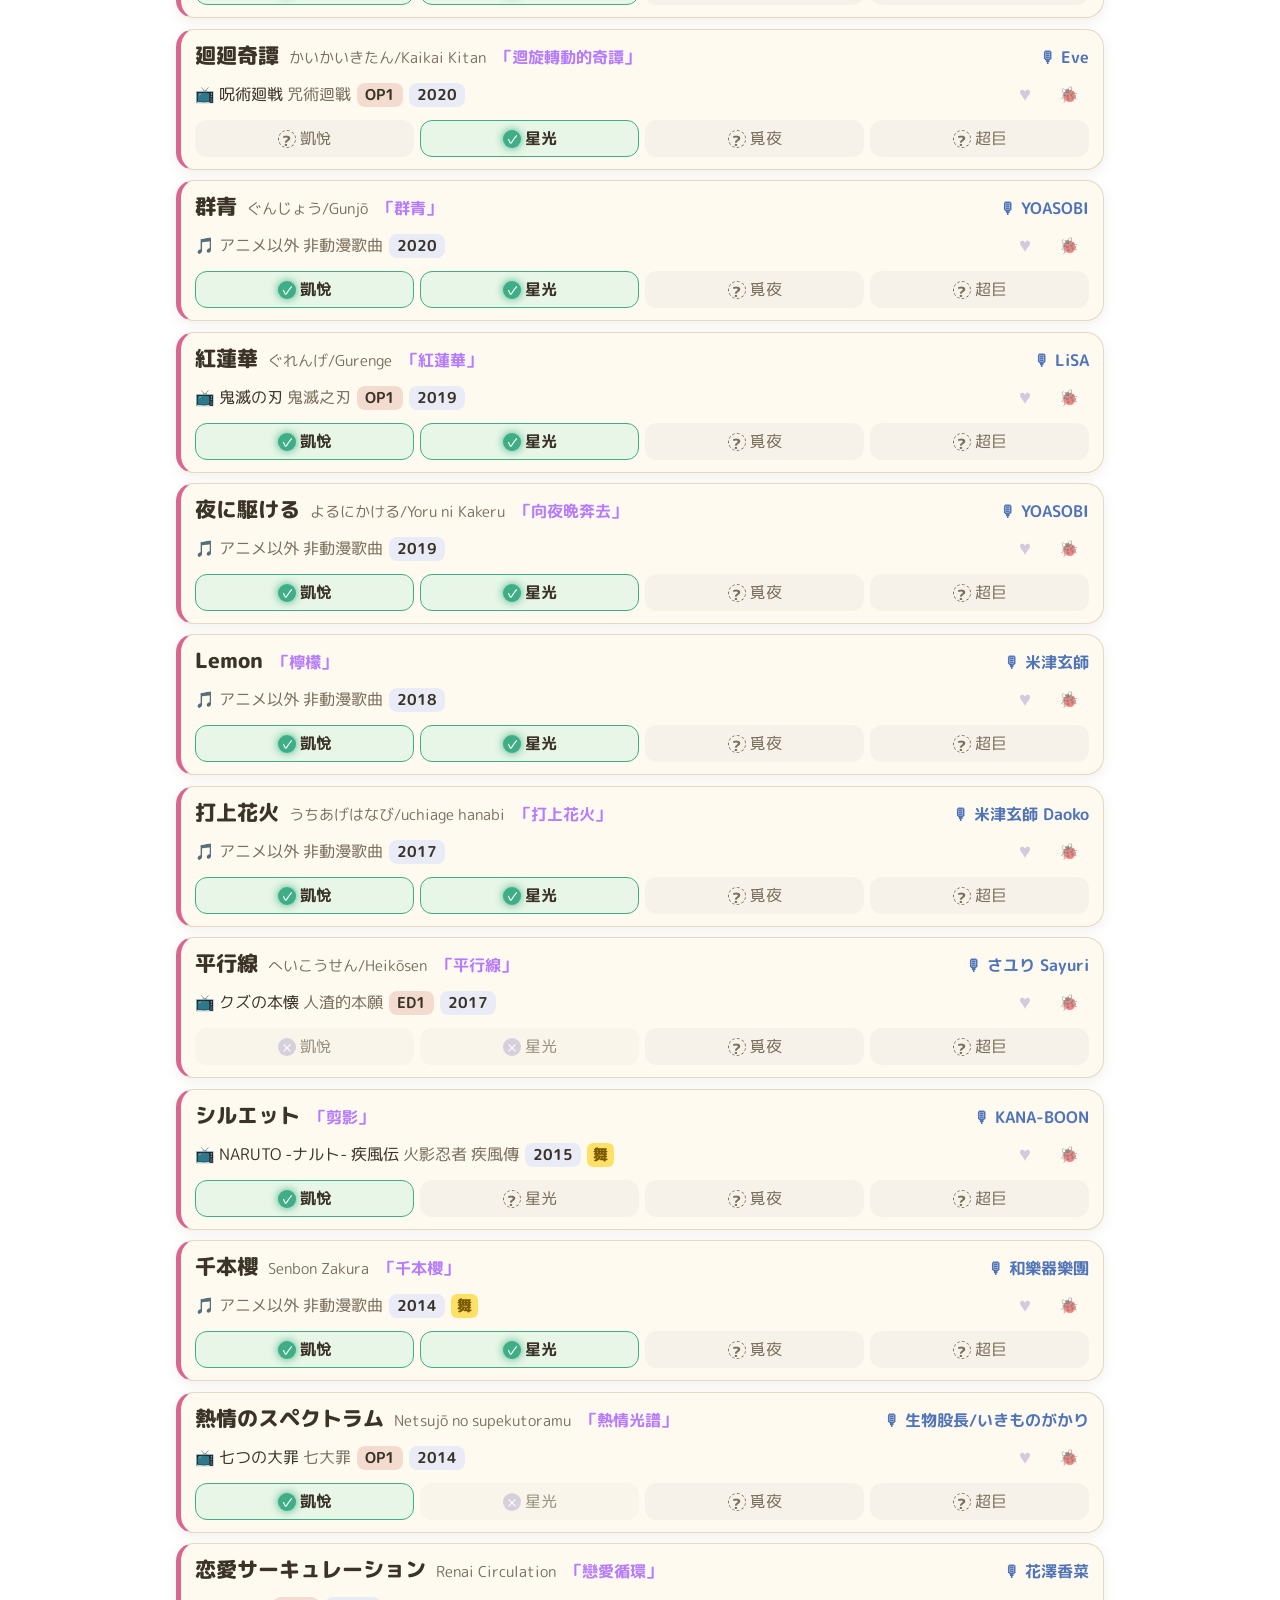
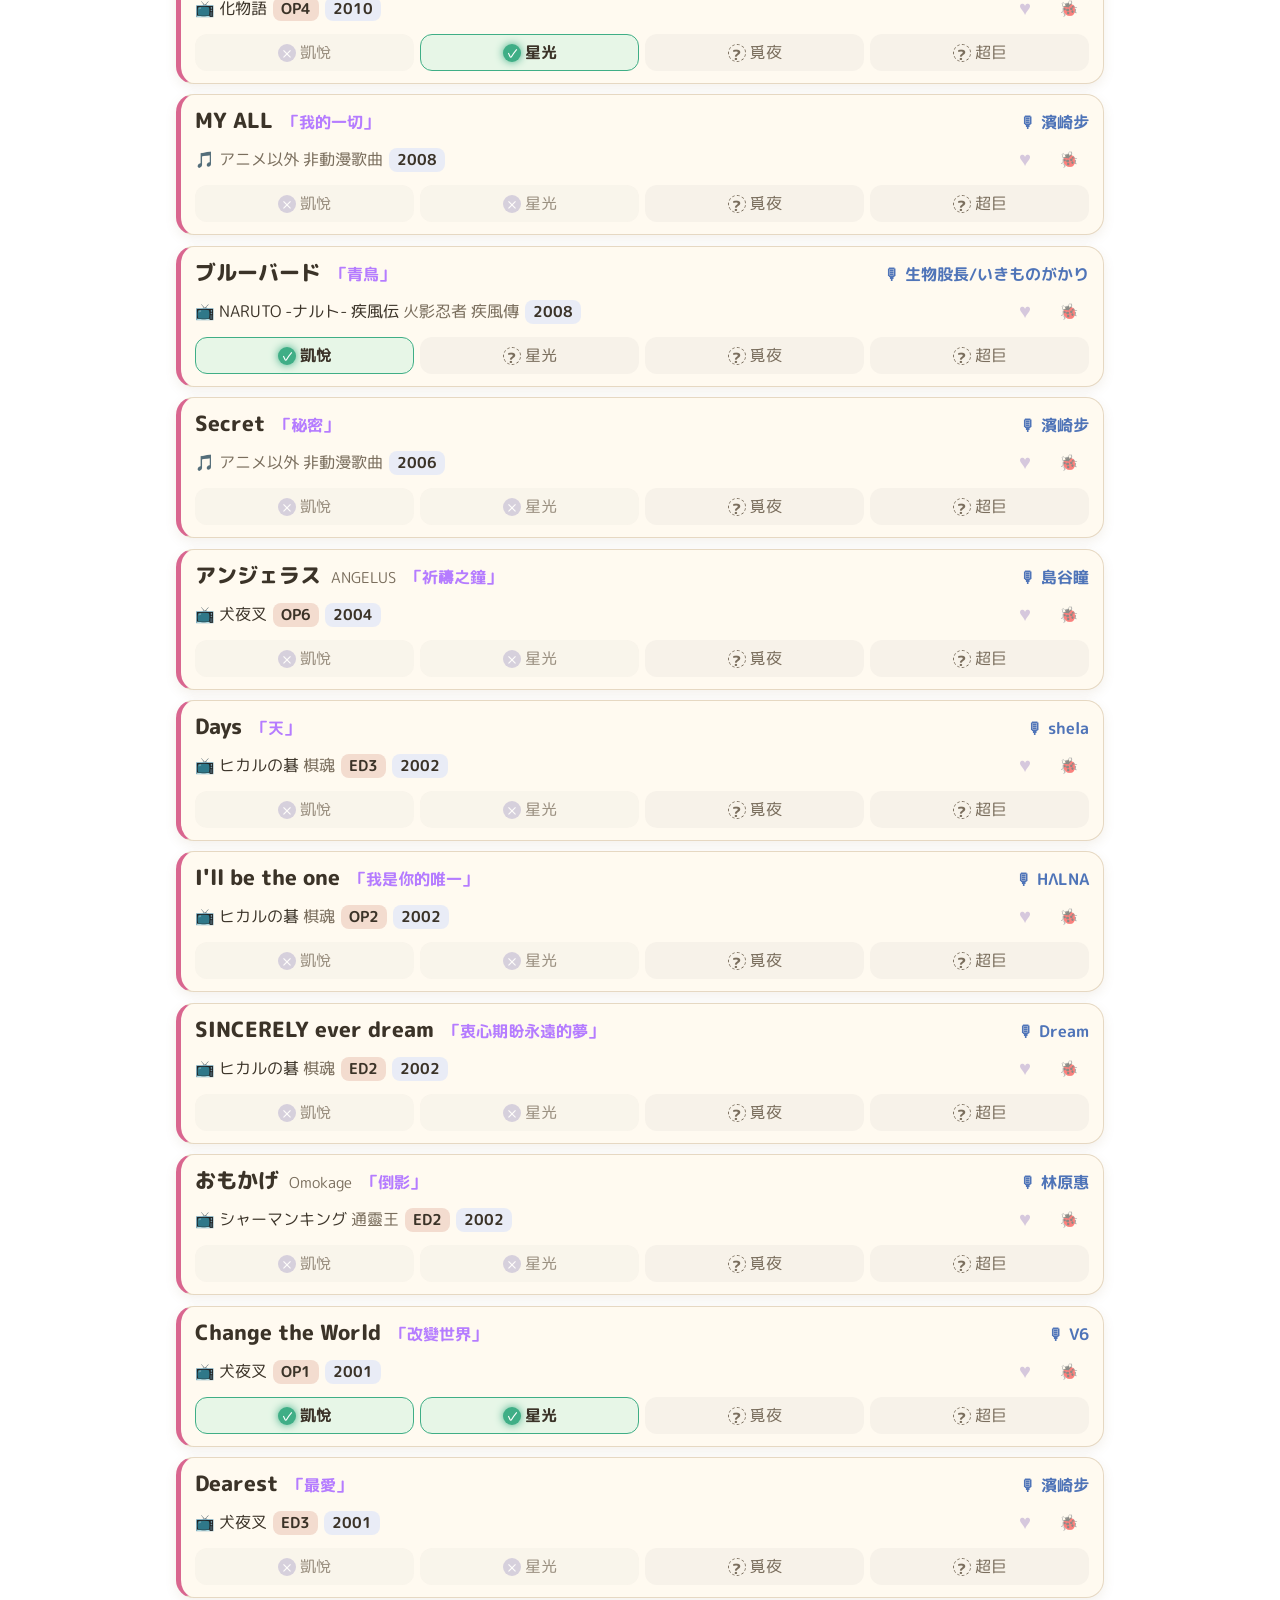
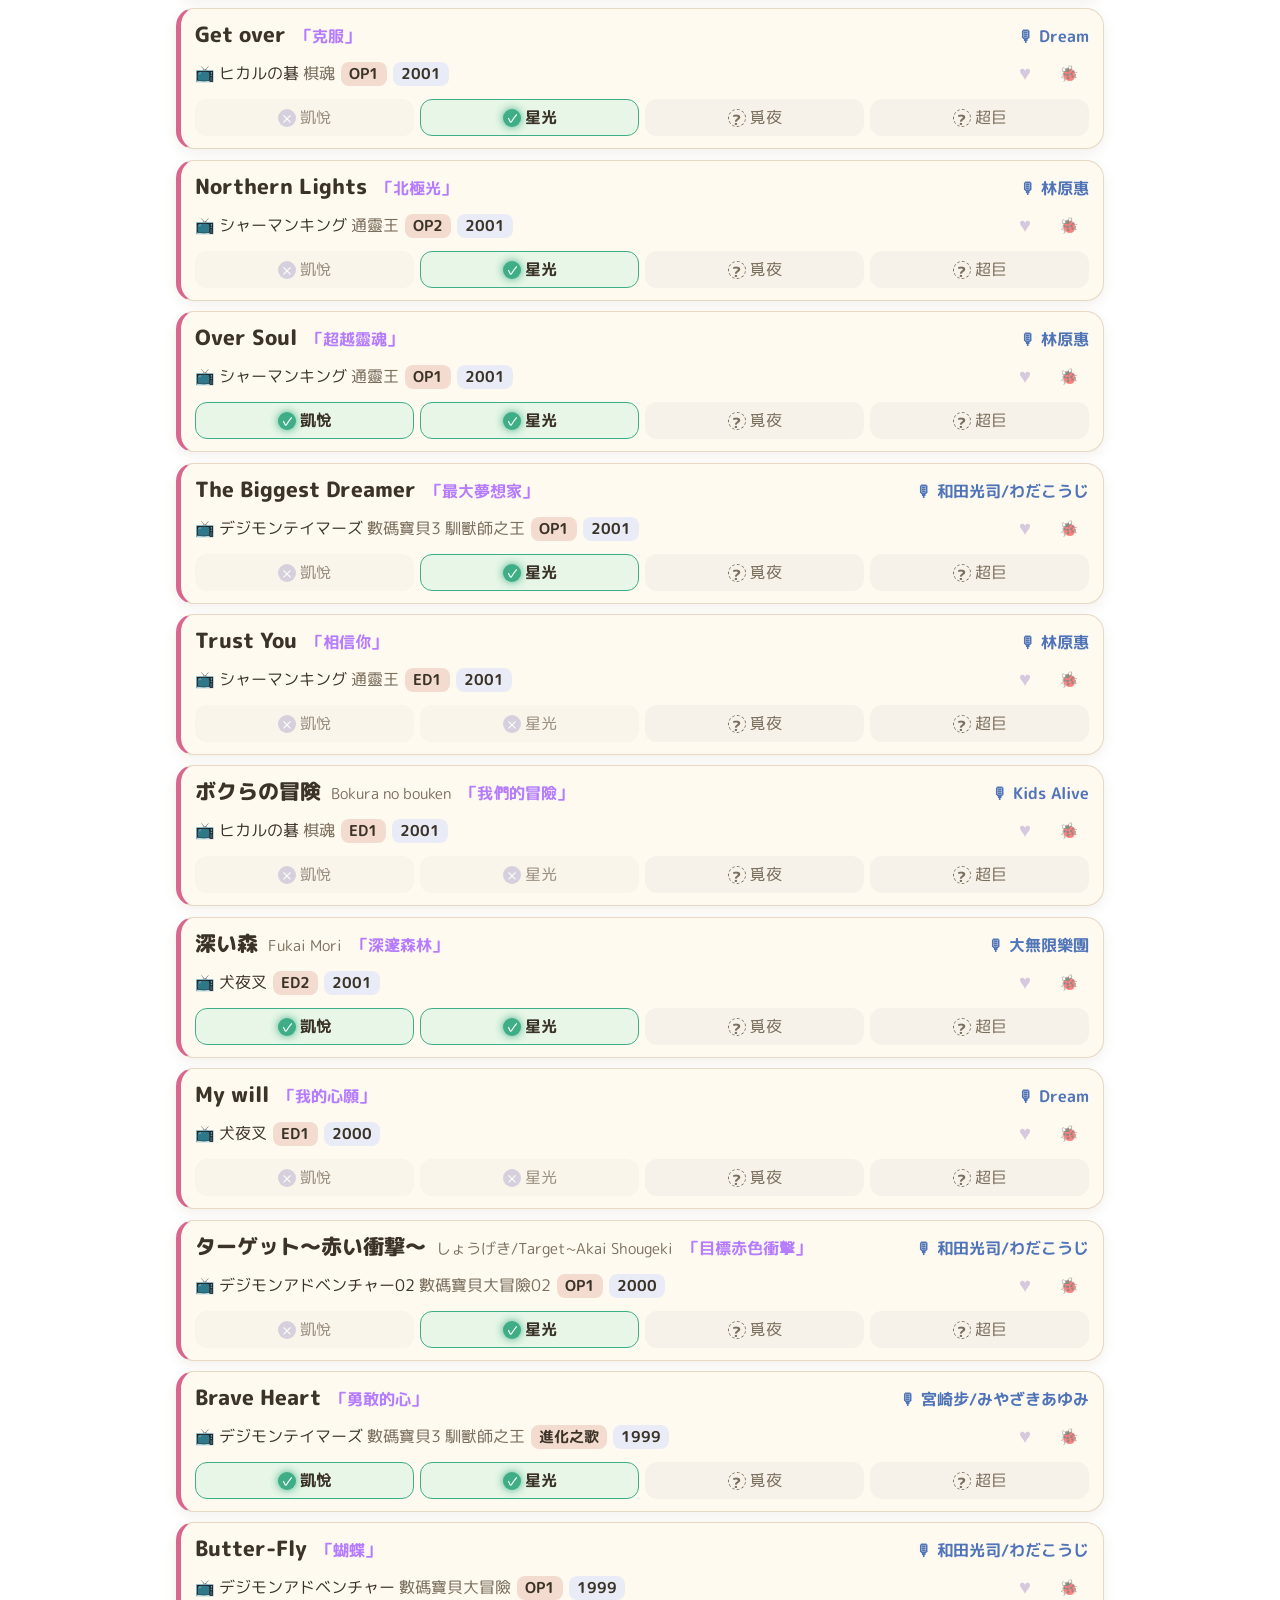
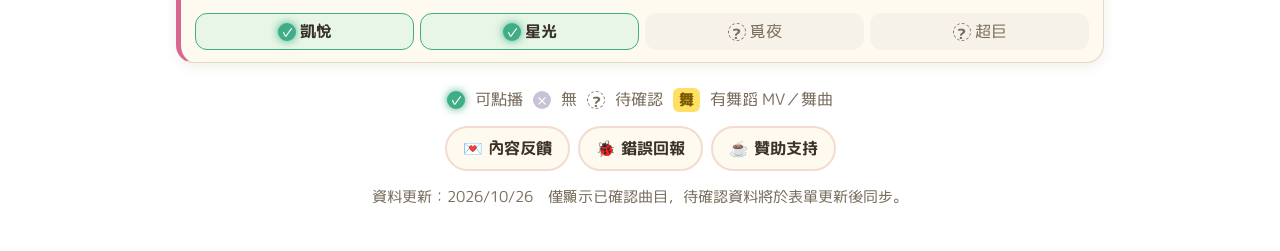
==== commit eb90b5e0: "字級改成角色系統，補齊繁中圓體字 - 新增 --fs-meta／--fs-label／--fs-title 三個字級角色，取代原本 9 種零散數值；   最小字（舞徽章、年份、計數）從 11px 提高" ====
--- a/index.html
+++ b/index.html
@@ -11,7 +11,7 @@
 <link rel="apple-touch-icon" href="assets/icon.svg">
 <link rel="preconnect" href="https://fonts.googleapis.com">
 <link rel="preconnect" href="https://fonts.gstatic.com" crossorigin>
-<link href="https://fonts.googleapis.com/css2?family=M+PLUS+Rounded+1c:wght@400;700;800&display=swap" rel="stylesheet">
+<link href="https://fonts.googleapis.com/css2?family=Huninn&family=M+PLUS+Rounded+1c:wght@400;700;800&display=swap" rel="stylesheet">
 <link rel="stylesheet" href="style.css">
 </head>
 <body>
@@ -22,7 +22,7 @@
     <span class="logo">🎤</span>
     <div>
       <h1>KTV 動漫歌點播站</h1>
-      <p class="sub">アニソン・カラオケ検索 動漫歌KTV查詢 ✦ <span id="count">…</span> 首已確認</p>
+      <p class="sub"><span lang="ja">アニソン・カラオケ検索</span> 動漫歌KTV查詢 ✦ <span id="count">…</span> 首已確認</p>
     </div>
   </div>
   <div class="prefs" aria-label="顯示設定">
--- a/style.css
+++ b/style.css
@@ -11,6 +11,11 @@
   --red: #ff6b81;
   --line: #f1dcea;
   --shadow: 0 6px 18px #d77bb02a;
+  /* 字級角色（rem 跟著 A－／A＋ 一起縮放）：
+     meta 最小一級，「小」字級下仍有 13px；label 是按鈕、標籤、副資訊；title 是歌名 */
+  --fs-meta: 0.8125rem;
+  --fs-label: 0.875rem;
+  --fs-title: 1.1875rem;
 }
 :root[data-theme="eye"] {
   /* 護眼：米黃暖色底、降低藍光與對比刺眼感 */
@@ -24,8 +29,9 @@
 * { box-sizing: border-box; }
 html { -webkit-text-size-adjust: 100%; }
 body {
-  margin: 0; color: var(--ink); min-height: 100vh;
-  font-family: "M PLUS Rounded 1c", "PingFang TC", "Noto Sans TC", "Microsoft JhengHei", sans-serif;
+  margin: 0; color: var(--ink); min-height: 100vh; line-height: 1.5;
+  /* M PLUS Rounded 1c 缺部分繁中字（悅、覓、擊…），由同為圓體的 Huninn（jf 粉圓）補上，避免同一行混進方角黑體 */
+  font-family: "M PLUS Rounded 1c", "Huninn", "PingFang TC", "Noto Sans TC", "Microsoft JhengHei", sans-serif;
   background: radial-gradient(circle at 10% 0%, var(--pink2), transparent 40%),
               radial-gradient(circle at 100% 30%, #c9d8ff55, transparent 40%),
               linear-gradient(180deg, var(--bg), var(--bg2));
@@ -39,48 +45,49 @@
 .top { position: relative; z-index: 5; padding-top: 12px; padding-bottom: 8px;
   background: linear-gradient(180deg, var(--bg) 70%, transparent); backdrop-filter: blur(6px); }
 .brand { display: flex; align-items: center; gap: 12px; }
-.logo { font-size: 2.125rem; width: 52px; height: 52px; display: grid; place-items: center; border-radius: 18px;
+.logo { font-size: 34px; width: 52px; height: 52px; display: grid; place-items: center; border-radius: 18px;
   background: linear-gradient(135deg, var(--pink), var(--blue)); box-shadow: var(--shadow); transform: rotate(-6deg); }
-h1 { margin: 0; font-size: clamp(1.25rem, 5vw, 1.75rem); font-weight: 800; letter-spacing: .02em;
+h1 { margin: 0; font-size: clamp(1.25rem, 5vw, 1.75rem); font-weight: 800; letter-spacing: .02em; line-height: 1.25; text-wrap: balance;
   background: linear-gradient(90deg, var(--pink), #b57cff, var(--blue)); -webkit-background-clip: text; background-clip: text; color: transparent; }
-.sub { margin: 2px 0 0; font-size: 0.8125rem; color: var(--muted); }
+.sub { margin: 2px 0 0; font-size: var(--fs-meta); color: var(--muted); }
+#count { font-variant-numeric: tabular-nums; }
 .searchbox { margin-top: 12px; position: relative; }
 .searchbox input { width: 100%; font: inherit; font-size: 1rem; padding: .7em 1em .7em 2.6em; border-radius: 999px;
   border: 2px solid var(--pink2); background: var(--card); color: var(--ink); outline: none; box-shadow: var(--shadow); }
 .searchbox input:focus { border-color: var(--pink); }
 .mag { position: absolute; left: 15px; top: 50%; transform: translateY(-50%); }
 .tabs { display: flex; gap: 6px; margin-top: 10px; overflow-x: auto; scrollbar-width: none; padding-bottom: 2px; }
-.tabs button { flex: none; font: inherit; font-weight: 700; font-size: 0.875rem; padding: 7px 14px; border-radius: 999px; cursor: pointer;
+.tabs button { flex: none; font: inherit; font-weight: 700; font-size: var(--fs-label); padding: 7px 14px; border-radius: 999px; cursor: pointer;
   border: 2px solid var(--line); background: var(--card); color: var(--ink); }
 .tabs button.on { background: linear-gradient(135deg, var(--pink), #b57cff); border-color: transparent; color: #fff; box-shadow: var(--shadow); }
 
 .facet { margin: 8px 0; padding: 12px; border-radius: 20px; background: var(--card); box-shadow: var(--shadow); }
 .facet[hidden] { display: none; }
 .seg { display: inline-flex; background: var(--pink2); border-radius: 999px; padding: 3px; margin-bottom: 10px; flex-wrap: wrap; }
-.seg button { font: inherit; font-size: 0.8125rem; font-weight: 700; border: 0; background: none; color: var(--ink); padding: 6px 12px; border-radius: 999px; cursor: pointer; }
+.seg button { font: inherit; font-size: var(--fs-label); font-weight: 700; border: 0; background: none; color: var(--ink); padding: 6px 12px; border-radius: 999px; cursor: pointer; }
 .seg button.on { background: var(--card); color: var(--pink); box-shadow: 0 2px 6px #0001; }
 .chips { display: flex; flex-wrap: wrap; gap: 6px; align-items: center; max-height: 42vh; overflow-y: auto; }
-.chip { font: inherit; font-size: 0.8125rem; padding: 5px 10px; border-radius: 12px; cursor: pointer; border: 1.5px solid var(--line);
+.chip { font: inherit; font-size: var(--fs-label); line-height: 1.35; padding: 5px 10px; border-radius: 12px; cursor: pointer; border: 1.5px solid var(--line);
   background: transparent; color: var(--ink); display: inline-flex; align-items: center; gap: 5px; text-align: left; }
-.chip small { color: var(--muted); font-size: 0.6875rem; }
-.chip i { font-style: normal; font-size: 0.6875rem; background: var(--pink2); border-radius: 999px; padding: 0 6px; }
+.chip small { color: var(--muted); font-size: var(--fs-meta); }
+.chip i { font-style: normal; font-size: var(--fs-meta); font-variant-numeric: tabular-nums; background: var(--pink2); border-radius: 999px; padding: 0 6px; }
 .chip.on { border-color: var(--pink); background: var(--pink); color: #fff; }
 .chip.on small { color: #fff; } .chip.on i { background: #fff4; }
 .chip.add { border-style: dashed; color: var(--pink); }
-.grp { width: 100%; font-size: 0.75rem; font-weight: 800; color: var(--pink); margin-top: 6px; }
+.grp { width: 100%; font-size: var(--fs-meta); font-weight: 800; color: var(--pink); margin-top: 6px; }
 .grp:first-child { margin-top: 0; }
 .ktvpick { display: grid; grid-template-columns: repeat(auto-fit, minmax(120px, 1fr)); gap: 10px; }
 .ktvbtn { font: inherit; font-weight: 800; font-size: 1.125rem; padding: 14px 8px; border-radius: 18px; cursor: pointer; display: grid; gap: 4px; justify-items: center;
   border: 2px solid var(--line); background: var(--card); color: var(--ink); }
-.ktvbtn i { font-style: normal; font-size: 0.75rem; font-weight: 400; color: var(--muted); }
+.ktvbtn i { font-style: normal; font-size: var(--fs-meta); font-weight: 400; color: var(--muted); }
 .ktvbtn.on { border-color: var(--mint); box-shadow: 0 0 0 3px #3fd6a633, 0 0 18px #3fd6a655; }
 .lampbig { font-size: 1.625rem; }
 .pltools { margin-top: 10px; display: flex; gap: 6px; flex-wrap: wrap; }
-.pltools button, .row button { font: inherit; font-size: 0.8125rem; border: 1.5px solid var(--line); background: var(--card); color: var(--ink); border-radius: 10px; padding: 5px 10px; cursor: pointer; }
+.pltools button, .row button { font: inherit; font-size: var(--fs-label); border: 1.5px solid var(--line); background: var(--card); color: var(--ink); border-radius: 10px; padding: 5px 10px; cursor: pointer; }
 
-.filterbar { display: flex; justify-content: space-between; align-items: center; gap: 8px; margin: 8px 2px; font-size: 0.8125rem; color: var(--muted); }
-.filterbar b { color: var(--ink); }
-.filterbar select { font: inherit; font-size: 0.8125rem; padding: 4px 8px; border-radius: 10px; border: 1.5px solid var(--line); background: var(--card); color: var(--ink); }
+.filterbar { display: flex; justify-content: space-between; align-items: center; gap: 8px; margin: 8px 2px; font-size: var(--fs-label); color: var(--muted); }
+.filterbar b { color: var(--ink); font-variant-numeric: tabular-nums; }
+.filterbar select { font: inherit; font-size: var(--fs-label); padding: 4px 8px; border-radius: 10px; border: 1.5px solid var(--line); background: var(--card); color: var(--ink); }
 .hint { margin: 16px auto; text-align: center; color: var(--pink); font-weight: 700; }
 
 .list { list-style: none; padding: 0; margin: 0 0 24px; display: grid; gap: 10px; }
@@ -88,18 +95,18 @@
   border-left: 5px solid var(--pink); display: grid; gap: 7px; animation: pop .25s ease; }
 @keyframes pop { from { opacity: 0; transform: translateY(6px); } }
 .r1 { display: flex; flex-wrap: wrap; align-items: baseline; gap: 4px 10px; }
-.title { font-size: 1.125rem; font-weight: 800; }
-.kana { font-size: 0.8125rem; color: var(--muted); }
-.zh { font-size: 0.875rem; color: #b57cff; font-weight: 700; }
+.title { font-size: var(--fs-title); font-weight: 800; line-height: 1.3; text-wrap: pretty; }
+.kana { font-size: var(--fs-meta); color: var(--muted); }
+.zh { font-size: var(--fs-label); color: #b57cff; font-weight: 700; }
 .zh::before { content: "「"; } .zh::after { content: "」"; }
-.artist { font-size: 0.875rem; color: var(--blue); text-decoration: none; font-weight: 700; margin-left: auto; }
+.artist { font-size: var(--fs-label); color: var(--blue); text-decoration: none; font-weight: 700; margin-left: auto; }
 .artist:hover { text-decoration: underline; }
-.r2 { display: flex; flex-wrap: wrap; gap: 6px; align-items: center; font-size: 0.8125rem; }
+.r2 { display: flex; flex-wrap: wrap; gap: 6px; align-items: center; font-size: var(--fs-label); }
 .anime small { color: var(--muted); }
 .muted { color: var(--muted); }
-.tag { background: var(--pink2); border-radius: 8px; padding: 1px 8px; font-size: 0.75rem; font-weight: 700; }
-.tag.yr { background: #c9d8ff66; }
-.badge { font-size: 0.6875rem; font-weight: 800; border-radius: 6px; padding: 1px 6px; }
+.tag { background: var(--pink2); border-radius: 8px; padding: 1px 8px; font-size: var(--fs-meta); font-weight: 700; }
+.tag.yr { background: #c9d8ff66; font-variant-numeric: tabular-nums; }
+.badge { font-size: var(--fs-meta); font-weight: 800; border-radius: 6px; padding: 1px 6px; }
 .badge.dance { background: #ffe066; color: #7a5a00; }
 .r3 { display: flex; flex-wrap: wrap; gap: 6px; align-items: center; }
 .ktv { display: inline-flex; align-items: center; gap: 4px; font-size: 0.8125rem; padding: 3px 9px 3px 4px; border-radius: 999px; background: #8881; color: var(--muted); }
@@ -115,17 +122,17 @@
 .empty { text-align: center; color: var(--muted); padding: 30px 0; line-height: 1.8; }
 .empty a { color: var(--pink); }
 
-.foot { padding-bottom: 28px; text-align: center; font-size: 0.8125rem; color: var(--muted); }
+.foot { padding-bottom: 28px; text-align: center; font-size: var(--fs-label); color: var(--muted); }
 .legend { display: flex; flex-wrap: wrap; justify-content: center; gap: 4px 10px; align-items: center; }
 .actions { display: flex; flex-wrap: wrap; justify-content: center; gap: 8px; margin: 14px 0; }
 .actions button { font: inherit; font-weight: 700; padding: 9px 16px; border-radius: 999px; border: 2px solid var(--pink2); background: var(--card); color: var(--ink); cursor: pointer; }
 .actions button:hover { border-color: var(--pink); }
-.upd { font-size: 0.75rem; }
+.upd { font-size: var(--fs-meta); text-wrap: pretty; }
 
 dialog { border: 0; border-radius: 22px; padding: 0; max-width: min(420px, calc(100vw - 32px)); background: var(--card); color: var(--ink); box-shadow: 0 20px 50px #0004; }
 dialog::backdrop { background: #3a2e4f66; backdrop-filter: blur(3px); }
 .dlg { padding: 20px; position: relative; background: var(--bg); }
-.dlg h3 { margin: 0 0 8px; color: var(--pink); }
+.dlg h3 { margin: 0 0 8px; padding-right: 2em; color: var(--pink); line-height: 1.35; text-wrap: balance; }
 .dlg p { line-height: 1.7; }
 .close { position: absolute; top: 10px; right: 10px; border: 0; background: none; font-size: 1.125rem; cursor: pointer; color: var(--muted); }
 .big { display: block; text-align: center; margin-top: 10px; padding: 11px; border-radius: 14px; font-weight: 800; text-decoration: none;
@@ -136,26 +143,30 @@
 .row { display: flex; gap: 6px; }
 .row input { flex: 1; min-width: 0; font: inherit; padding: 6px 10px; border-radius: 10px; border: 1.5px solid var(--line); background: var(--card); color: var(--ink); }
 .toast { position: fixed; left: 50%; bottom: 24px; transform: translate(-50%, 40px); opacity: 0; transition: .25s; z-index: 20;
-  background: var(--ink); color: var(--bg); padding: 9px 18px; border-radius: 999px; font-size: 0.875rem; pointer-events: none; }
+  background: var(--ink); color: var(--bg); padding: 9px 18px; border-radius: 999px; font-size: var(--fs-label); pointer-events: none; }
 .toast.show { transform: translate(-50%, 0); opacity: 1; }
-@media (max-width: 560px) { .artist { margin-left: 0; width: 100%; } .title { font-size: 1.0625rem; } }
+@media (max-width: 560px) { .artist { margin-left: 0; width: 100%; } }
 
 /* 顯示設定列 */
 .prefs { display: flex; justify-content: space-between; align-items: center; gap: 8px; margin-top: 10px; flex-wrap: wrap; }
 .fs { display: inline-flex; align-items: center; gap: 6px; }
 .fs button { font: inherit; font-weight: 800; font-size: 1rem; min-width: 52px; min-height: 40px; border-radius: 12px; border: 2px solid var(--line); background: var(--card); color: var(--ink); cursor: pointer; }
-.fs b { min-width: 3em; text-align: center; font-size: .9rem; }
+.fs b { min-width: 3em; text-align: center; font-size: var(--fs-label); }
 .th { margin: 0; }
 .th button { min-height: 36px; }
 :root[data-theme="eye"] .sakura { opacity: .25; }
 :root[data-theme="eye"] h1 { background: none; color: var(--pink); }
-.zhs { color: var(--muted); font-size: .85em; }
+.zhs { color: var(--muted); }
+/* 歌名、動漫名、副標整段換行，不要把「我推的孩子」拆成「我推的孩／子」；真的放不下才斷字 */
+.sub, .zh, .zhs, .anime [lang="ja"] { word-break: keep-all; overflow-wrap: anywhere; }
 /* 第三行：4 家 KTV 一排 */
 .r3 { display: grid; grid-template-columns: repeat(4, 1fr); gap: 6px; }
-.ktv { justify-content: center; padding: 6px 4px; border-radius: 12px; font-size: .9rem; border: 1.5px solid transparent; white-space: nowrap; }
+/* 字級調大後一排放不下 4 家（約需 15.6rem），改成 2×2，避免卡片被撐出螢幕 */
+.card { container-type: inline-size; }
+@container (max-width: 15.75rem) { .r3 { grid-template-columns: repeat(2, 1fr); } }
+.ktv { justify-content: center; padding: 6px 4px; border-radius: 12px; font-size: var(--fs-label); border: 1.5px solid transparent; white-space: nowrap; }
 .ktv.y { border-color: var(--mint); }
 .ktv.n { opacity: .75; }
 .lamp { width: 1.25em; height: 1.25em; font-size: .8rem; flex: none; }
 .r2 .tools { margin-left: auto; }
 .tools button { min-width: 40px; min-height: 36px; }
-body { line-height: 1.5; }
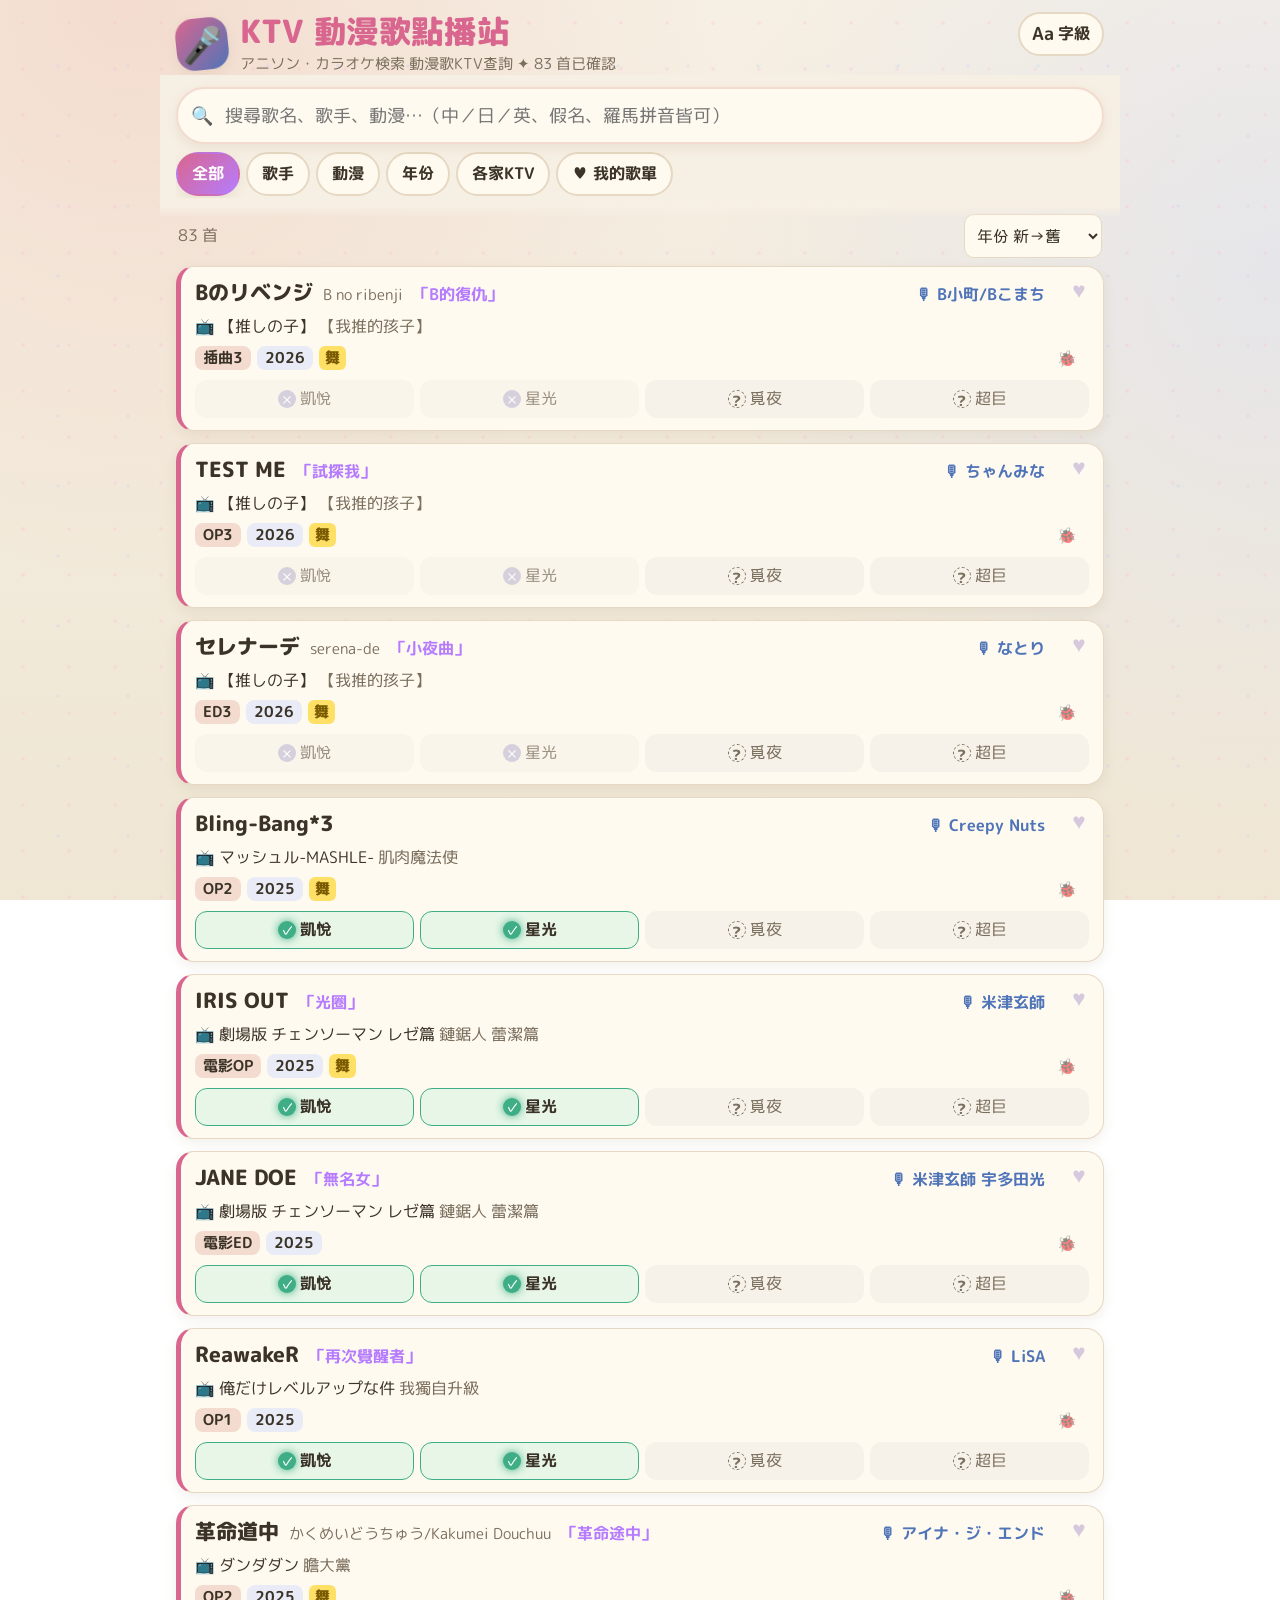
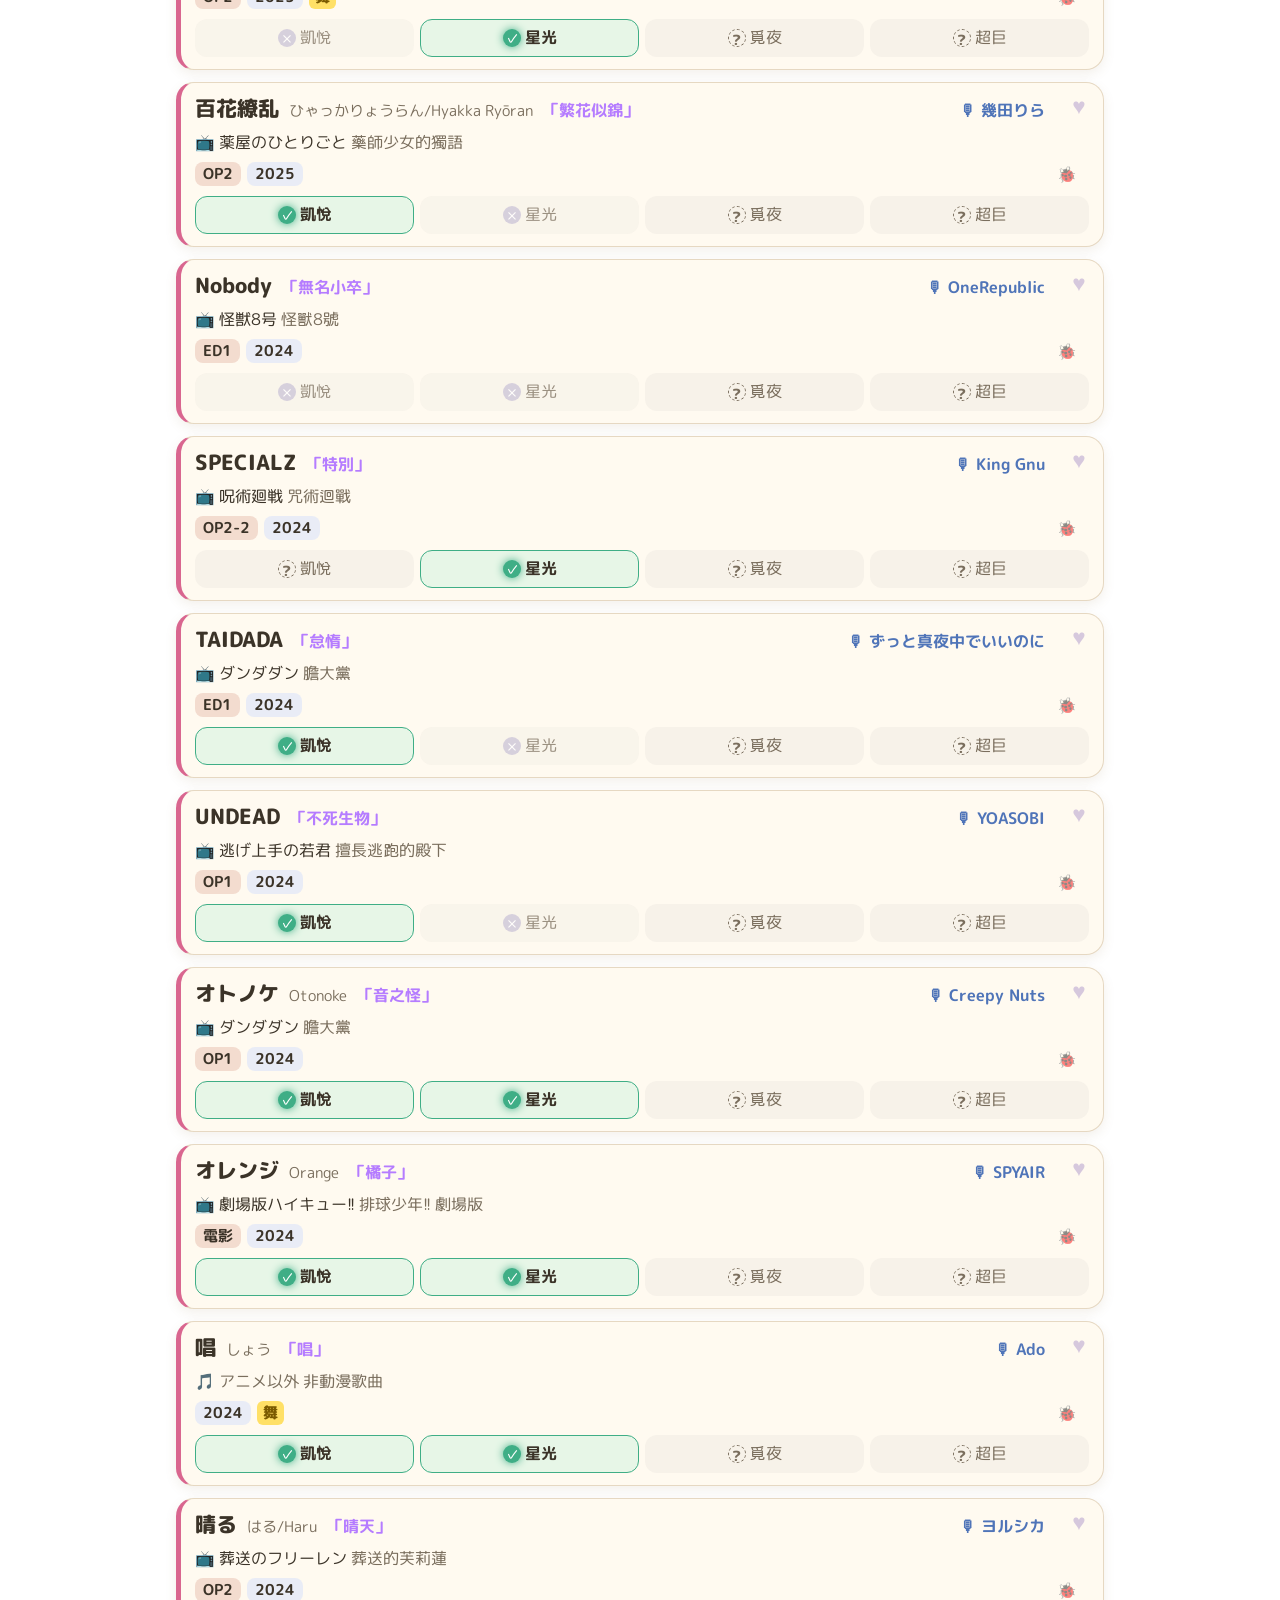
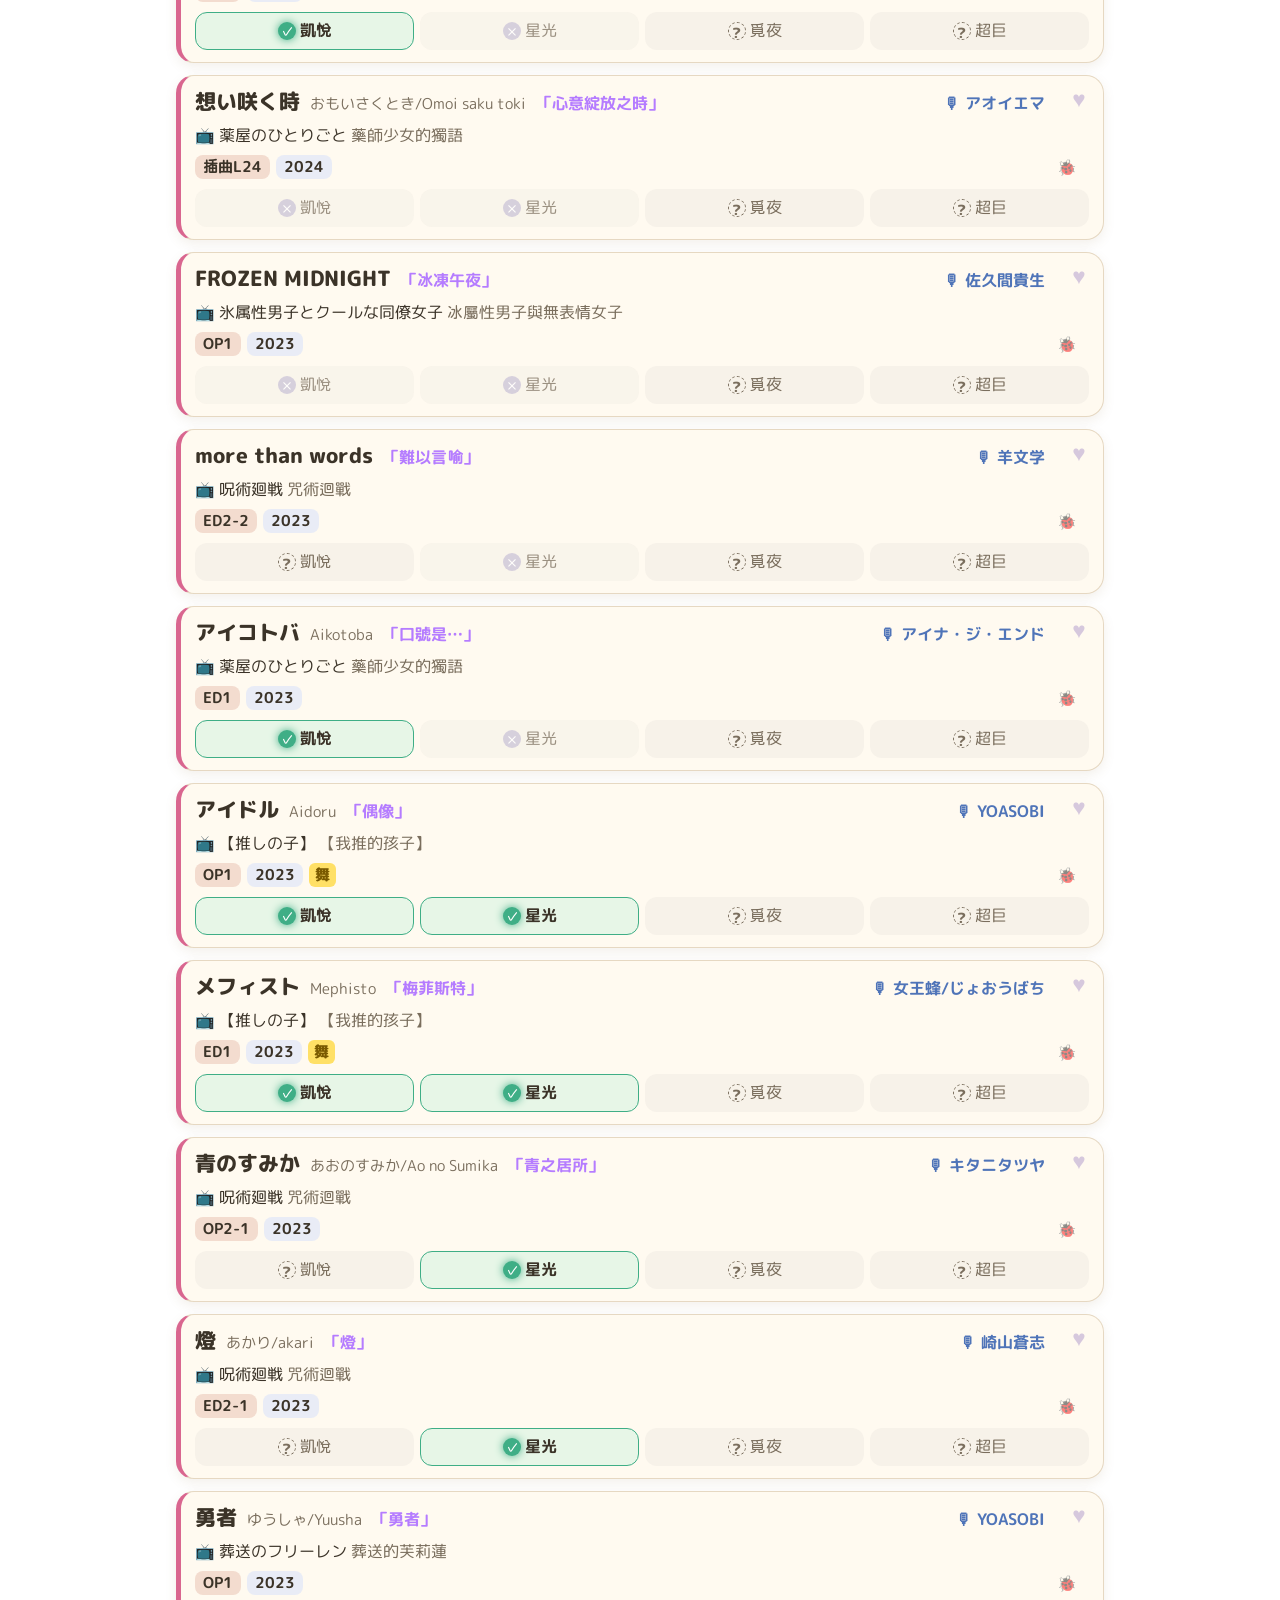
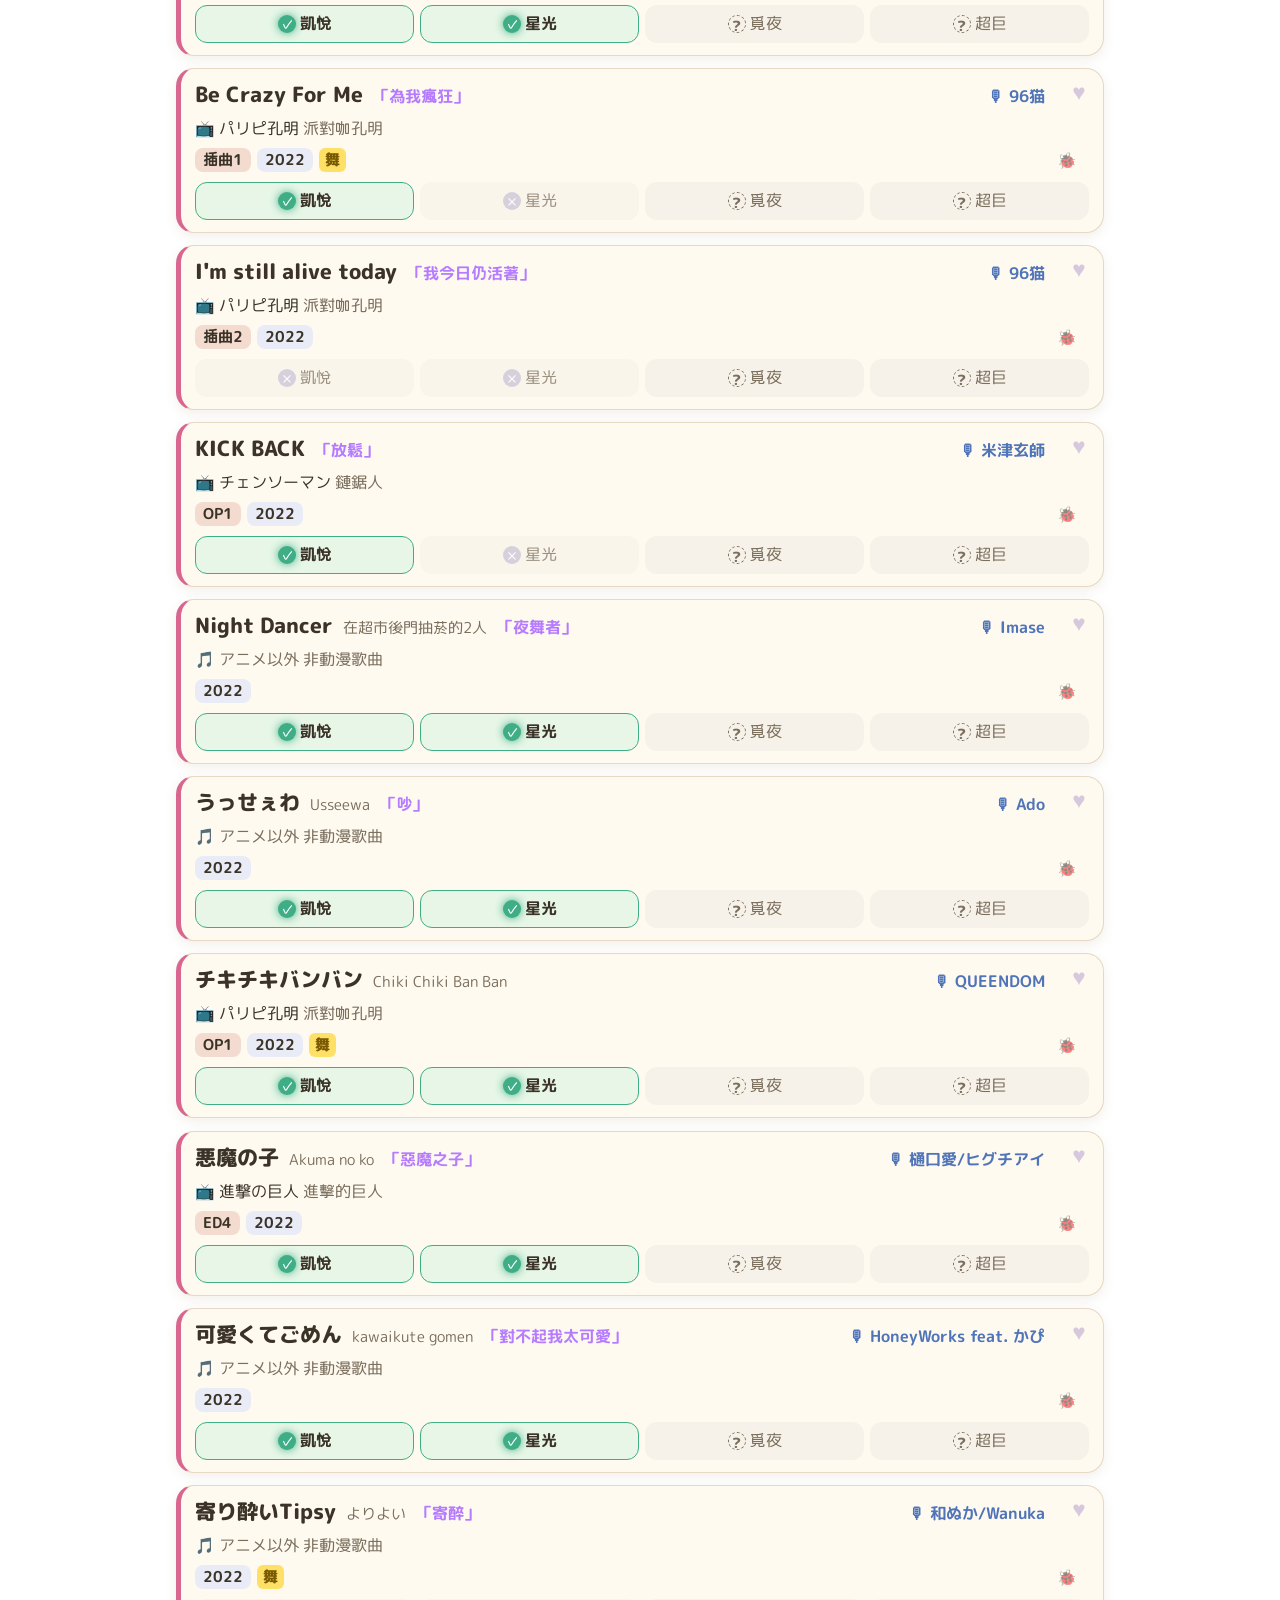
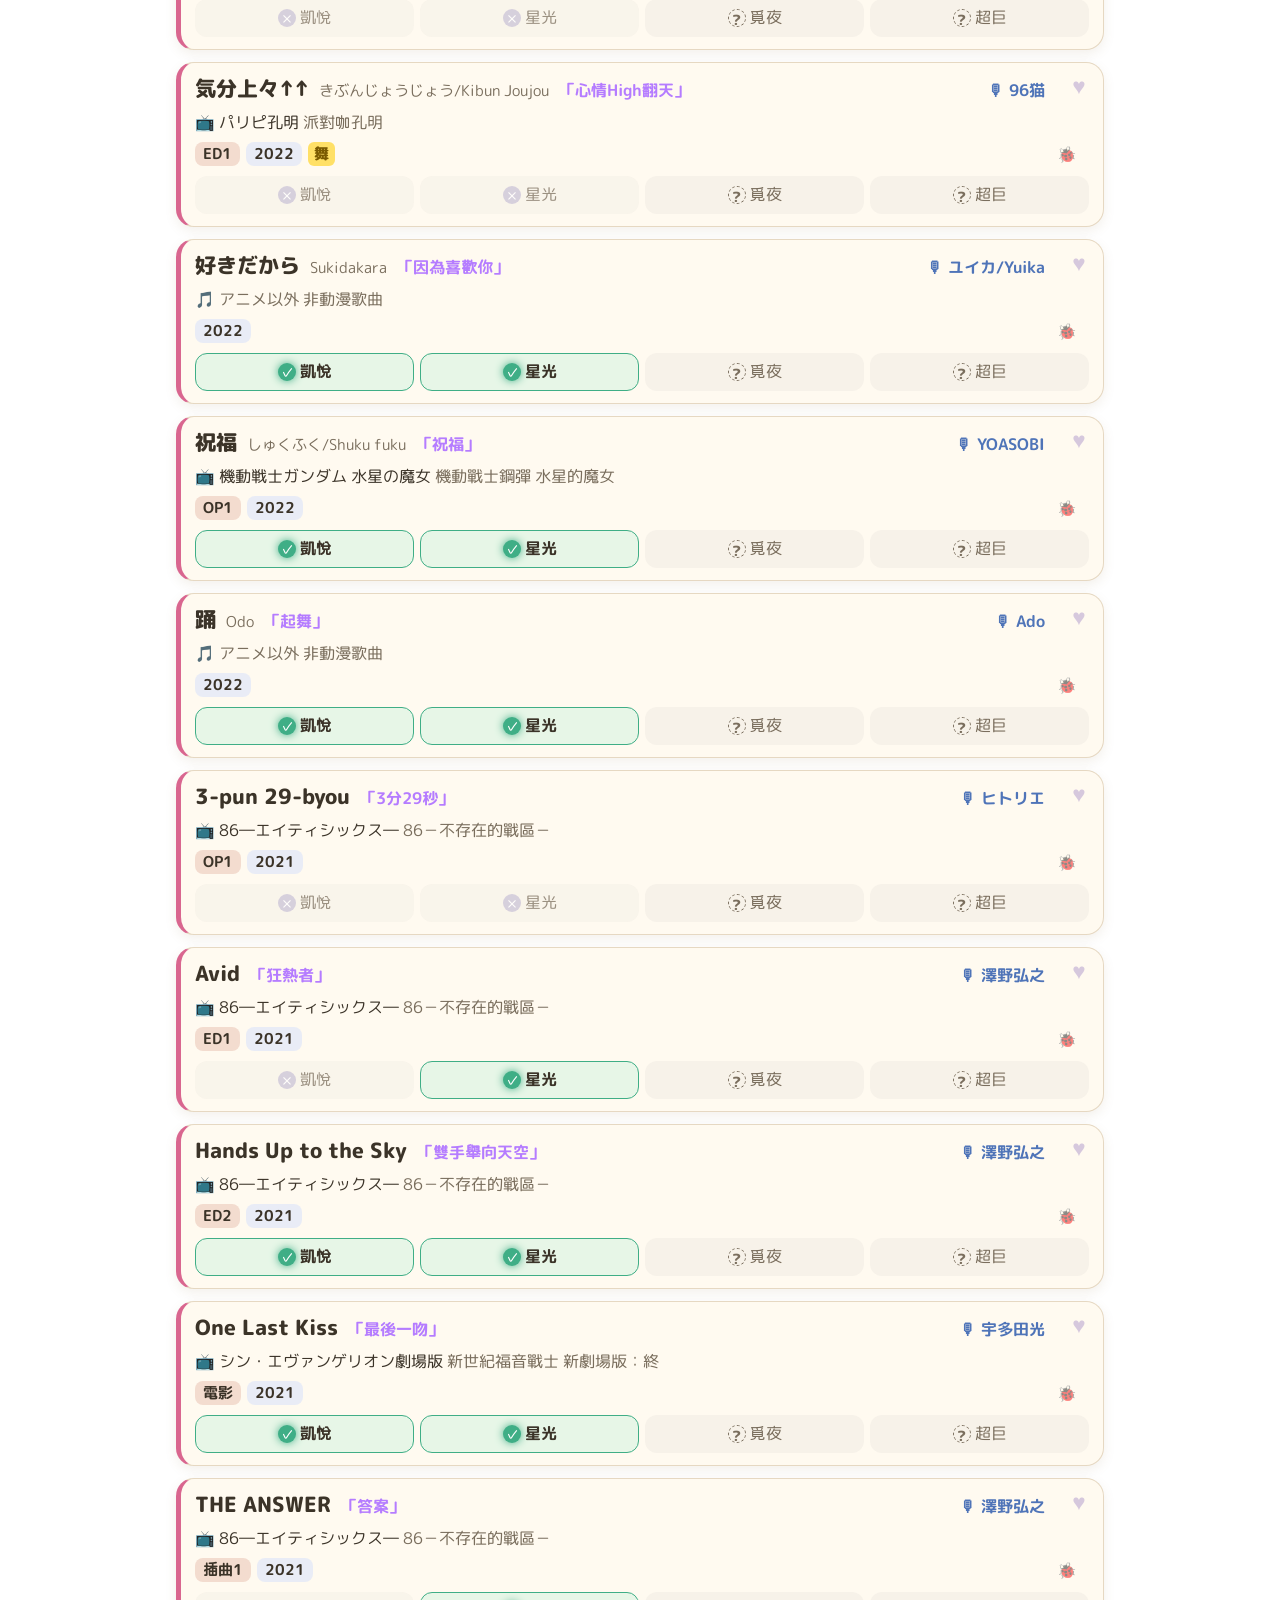
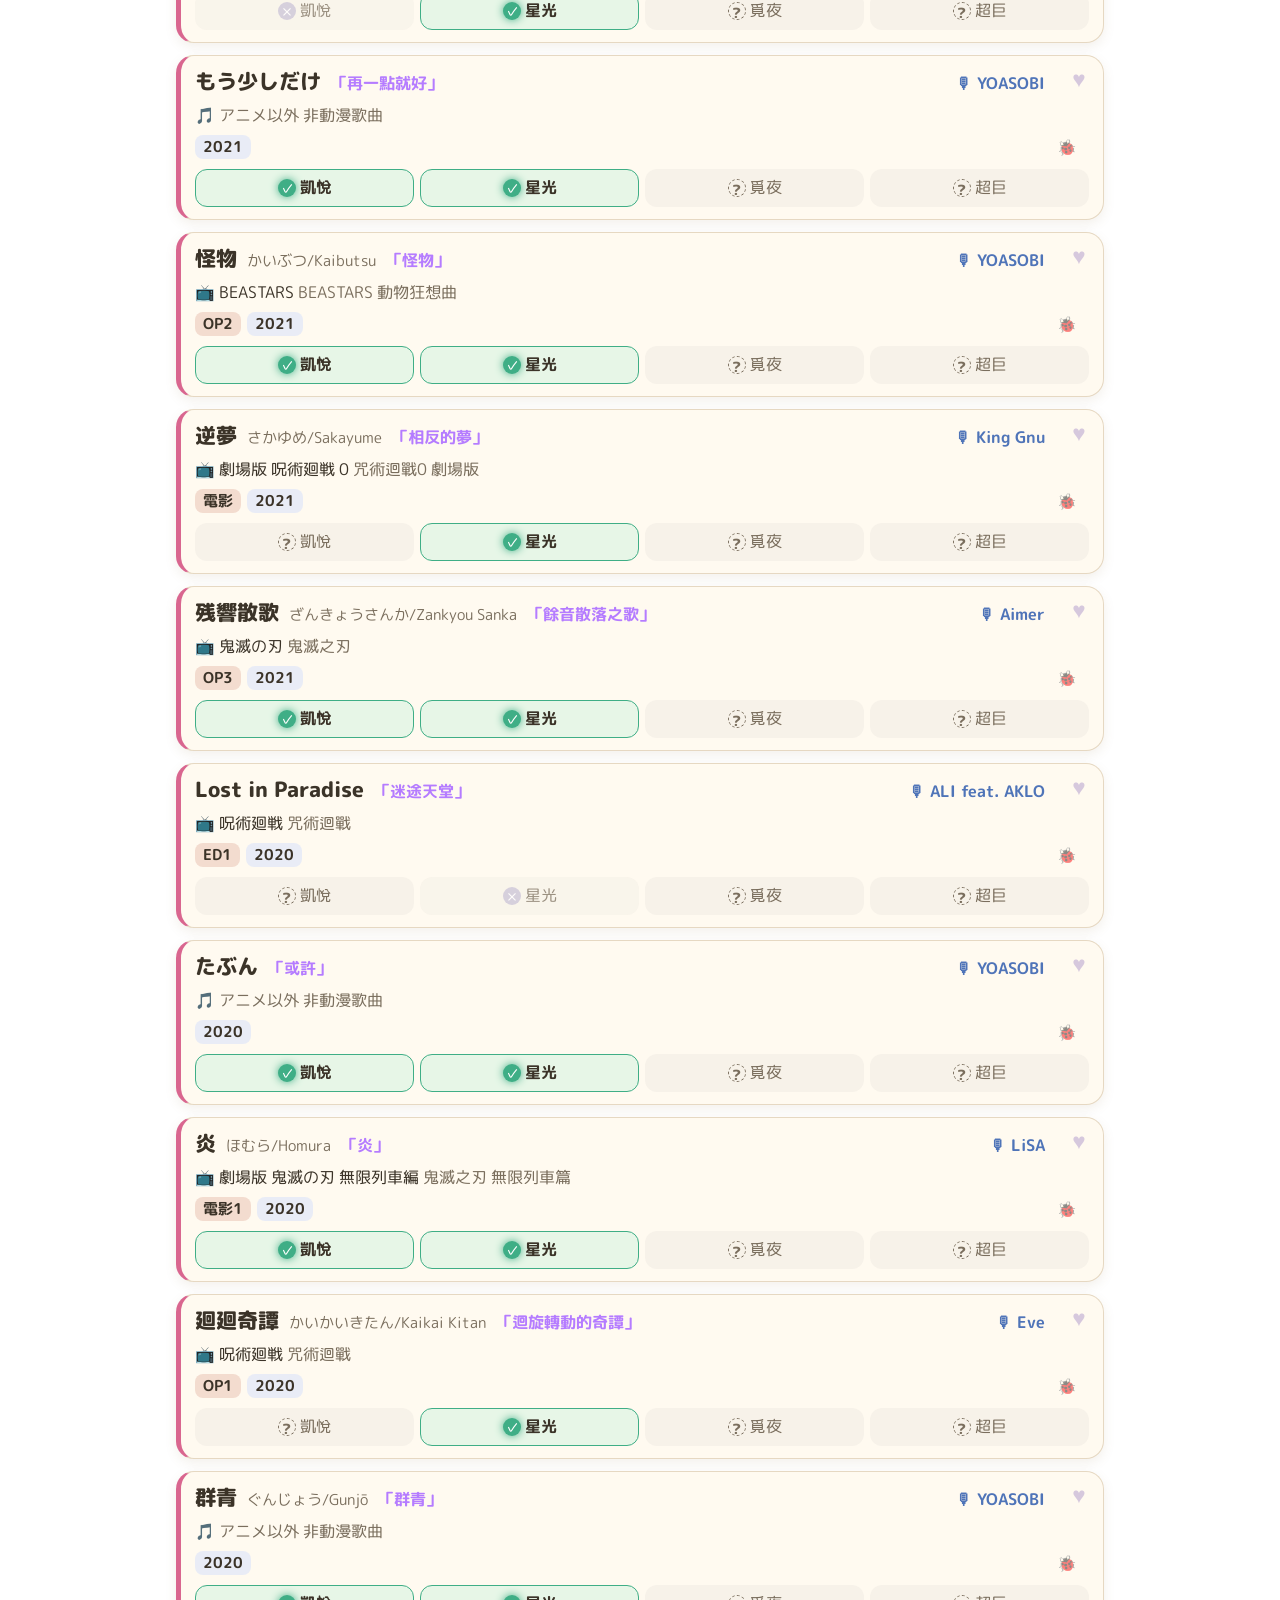
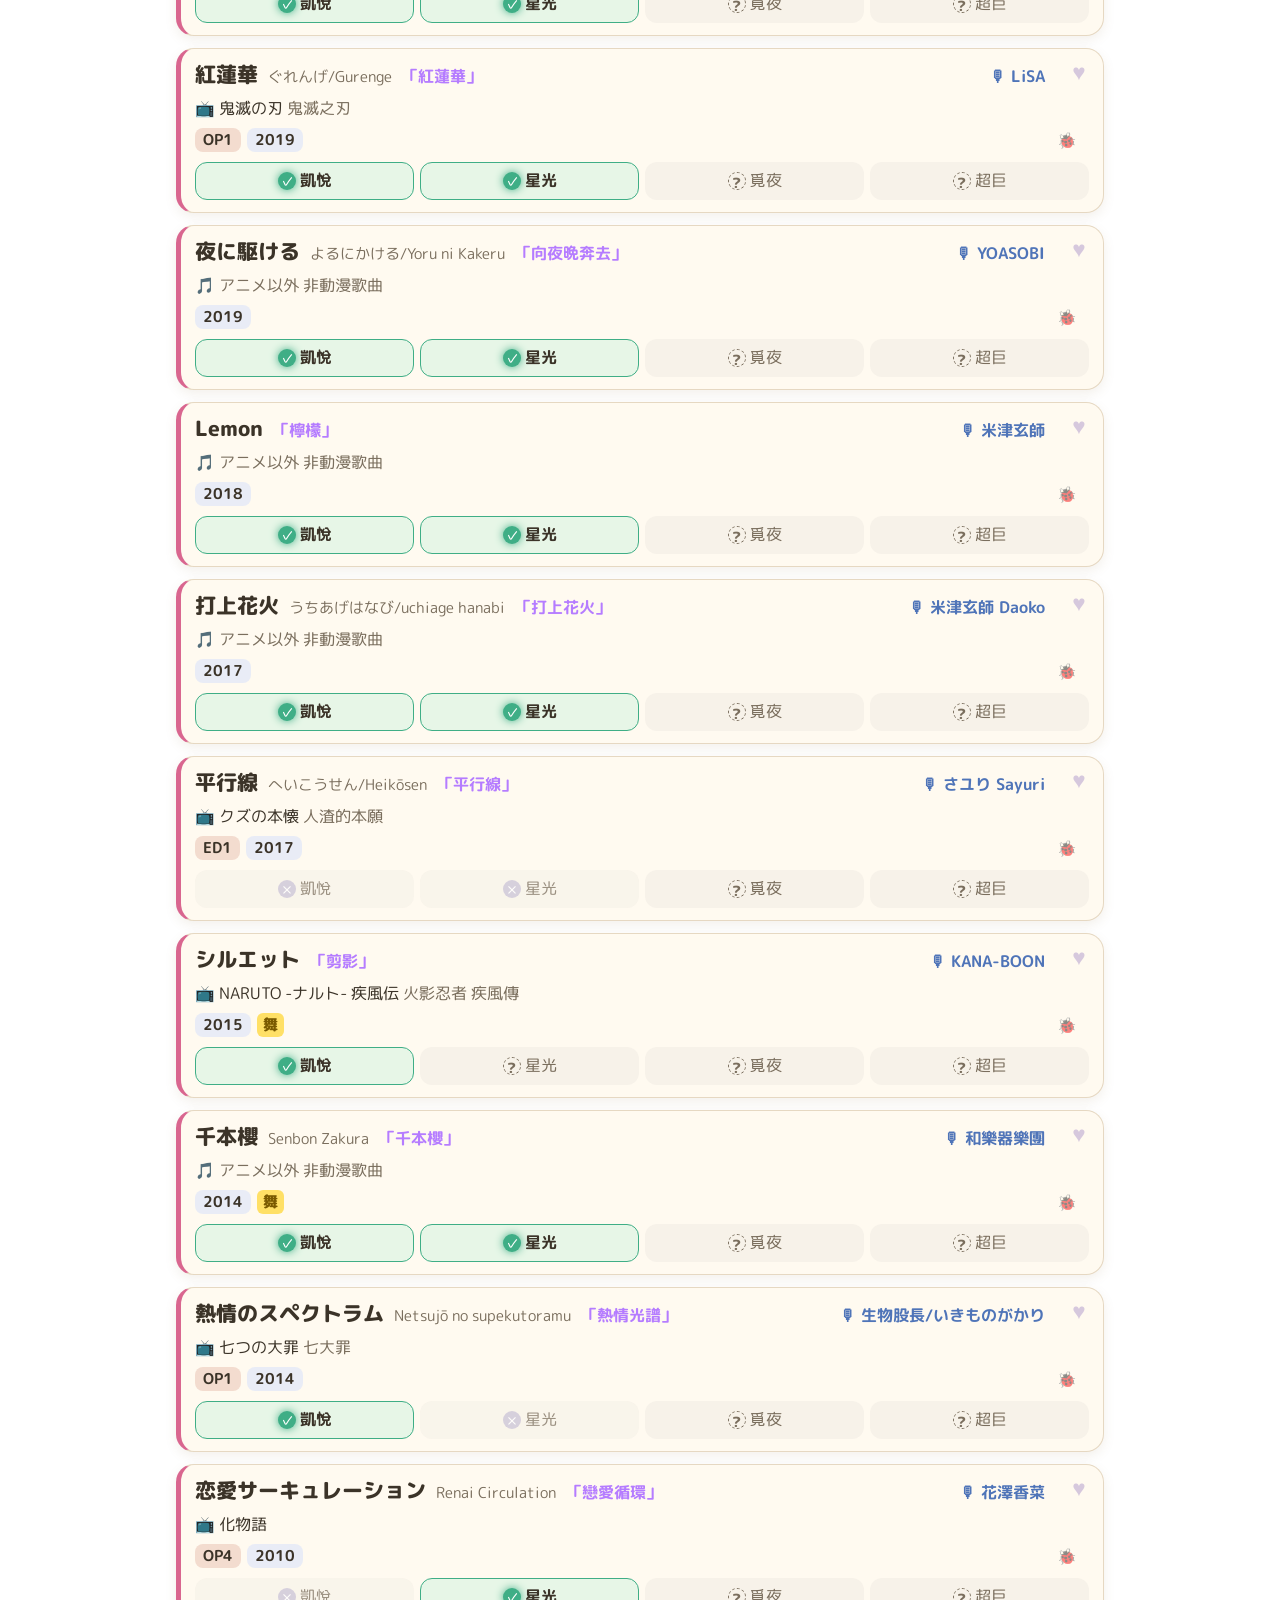
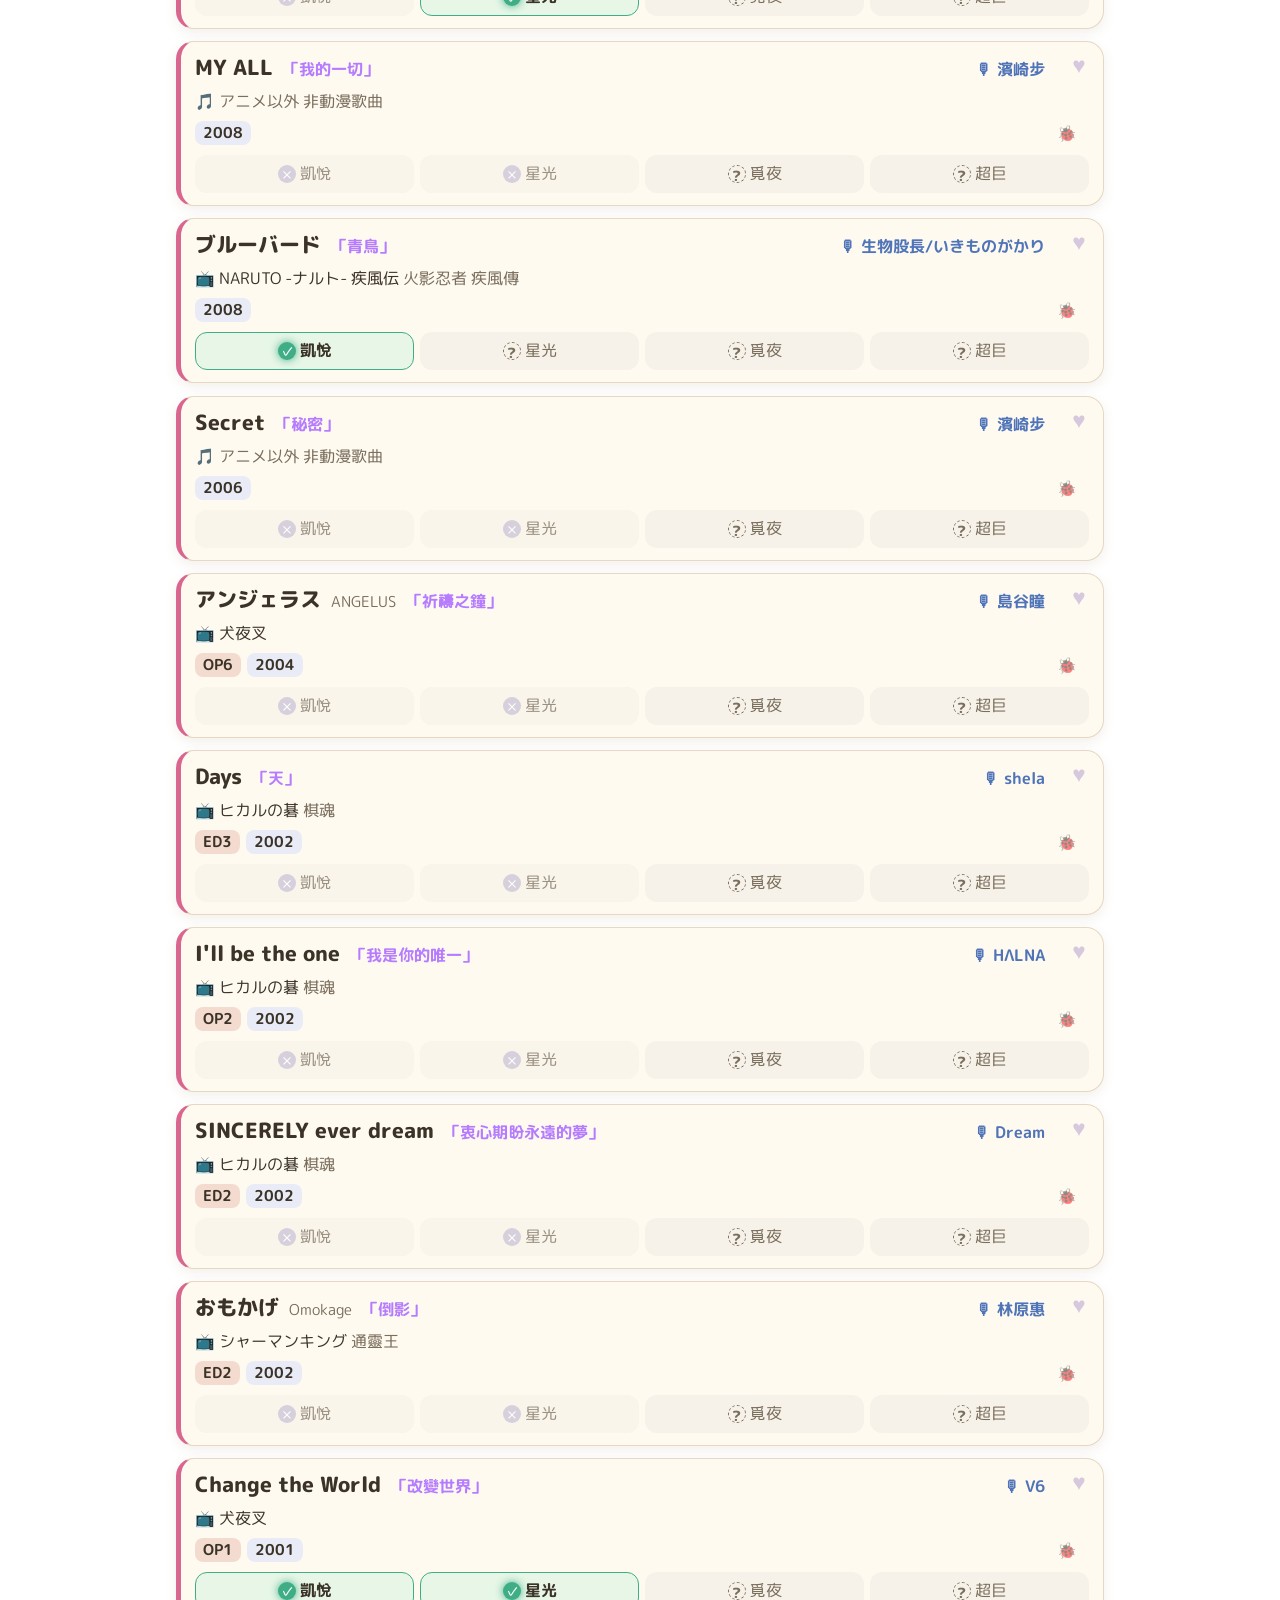
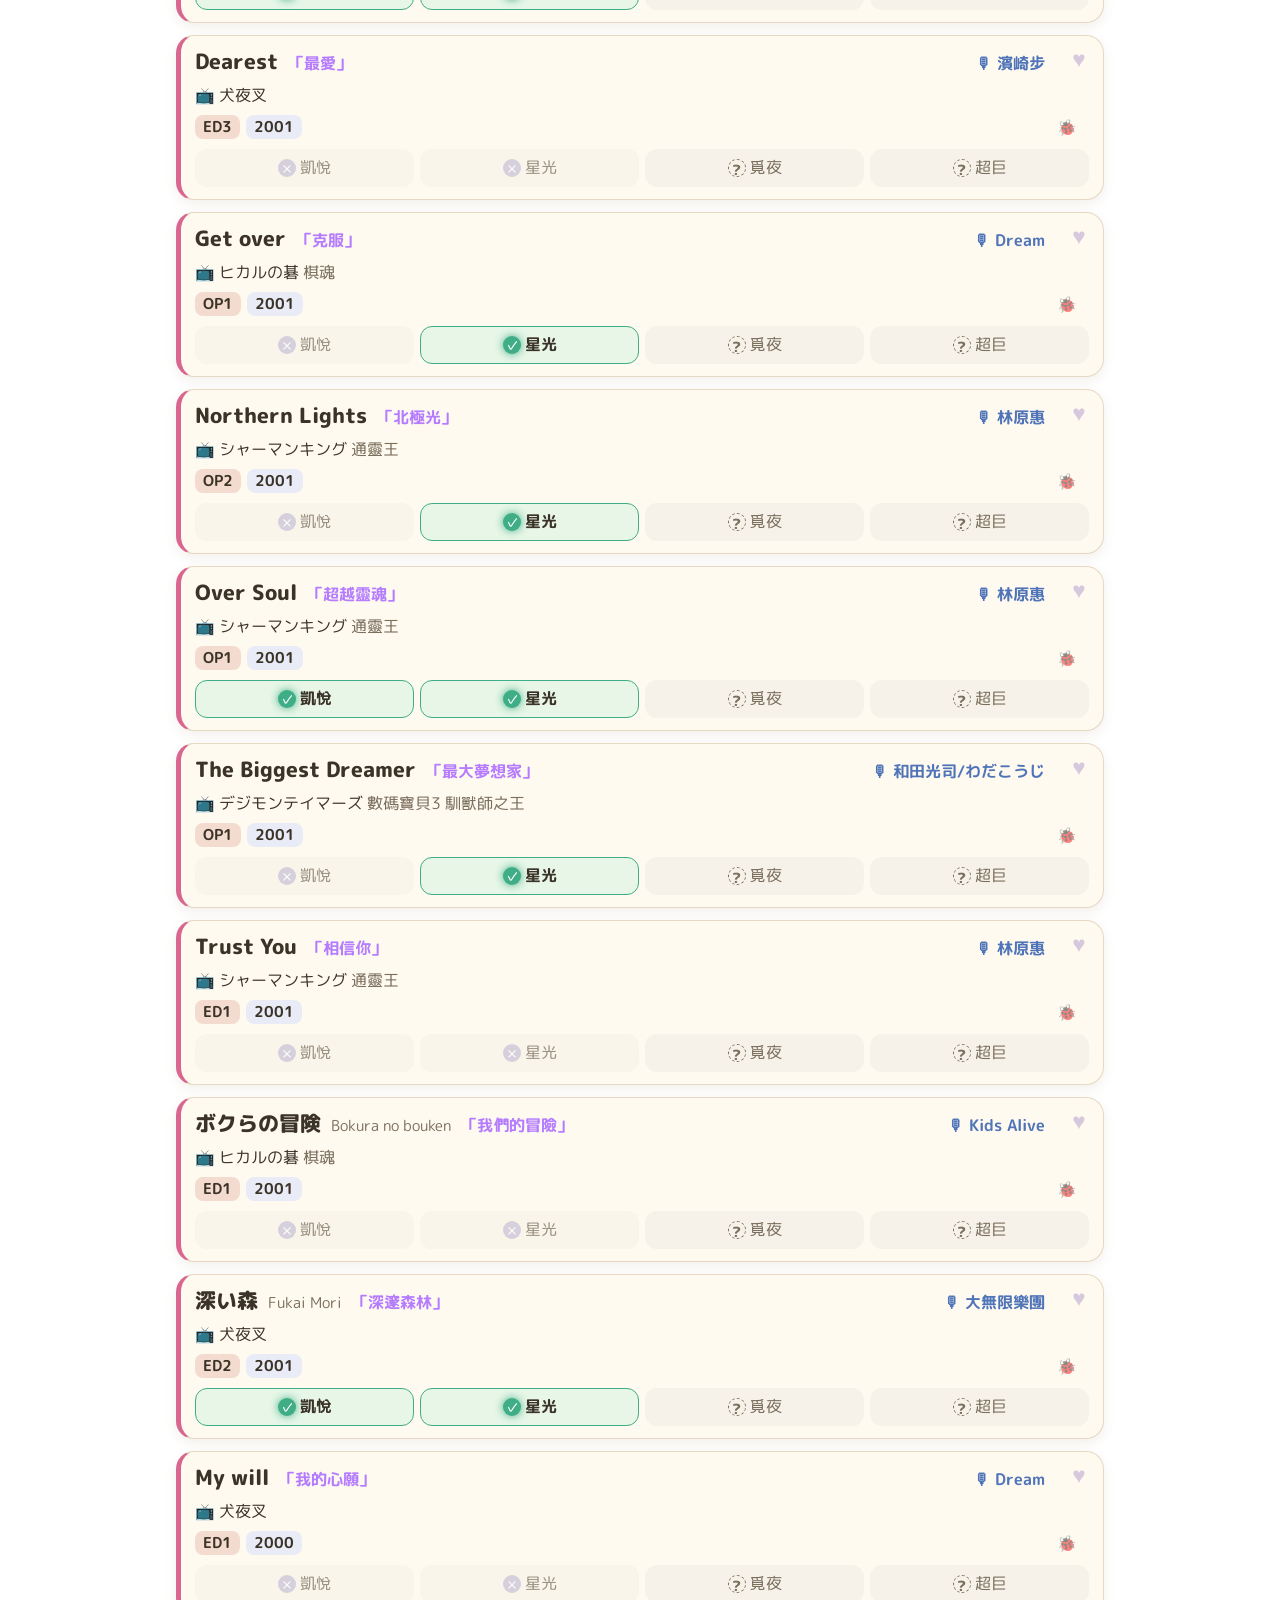
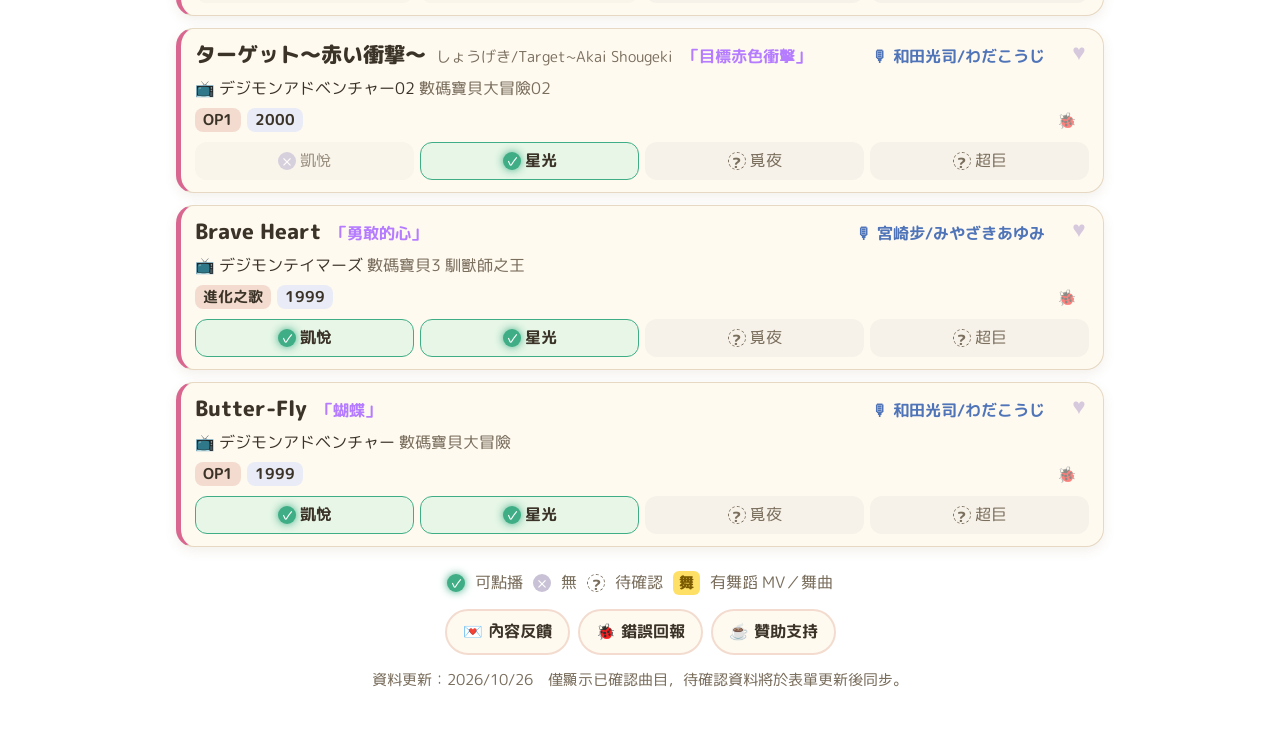
==== commit ebb084a5: "搜尋列固定在上方，設定收進「Aa 字級」，按鈕放大到 44px - 搜尋框與分頁改成 sticky，滑到清單任何位置都能直接重新搜尋 - 字級、主題收進頁首右上「Aa 字級」面板，頁面上方留給搜尋 -" ====
--- a/index.html
+++ b/index.html
@@ -24,11 +24,17 @@
       <h1>KTV 動漫歌點播站</h1>
       <p class="sub"><span lang="ja">アニソン・カラオケ検索</span> 動漫歌KTV查詢 ✦ <span id="count">…</span> 首已確認</p>
     </div>
+    <button class="prefsbtn" data-prefs aria-expanded="false" aria-controls="prefs" aria-label="字級與主題設定"><b>Aa</b>字級</button>
   </div>
-  <div class="prefs" aria-label="顯示設定">
-    <span class="fs"><button data-fs="-1" aria-label="字變小">A－</button><b id="fsval">標準</b><button data-fs="1" aria-label="字變大">A＋</button></span>
-    <span class="seg th"><button data-theme-set="eye">🌿 護眼</button><button data-theme-set="light">☀️ 明亮</button><button data-theme-set="dark">🌙 夜間</button></span>
+  <div class="prefs" id="prefs" role="group" aria-label="顯示設定" hidden>
+    <div class="prow"><span class="plabel">字級</span>
+      <span class="fs"><button data-fs="-1" aria-label="字變小">A－</button><b id="fsval">標準</b><button data-fs="1" aria-label="字變大">A＋</button></span></div>
+    <div class="prow"><span class="plabel">主題</span>
+      <span class="seg th"><button data-theme-set="eye">🌿 護眼</button><button data-theme-set="light">☀️ 明亮</button><button data-theme-set="dark">🌙 夜間</button></span></div>
   </div>
+</header>
+
+<div class="bar">
   <div class="searchbox">
     <span class="mag">🔍</span>
     <input id="q" type="search" placeholder="搜尋歌名、歌手、動漫…（中／日／英、假名、羅馬拼音皆可）" autocomplete="off">
@@ -41,7 +47,7 @@
     <button data-tab="ktv">各家KTV</button>
     <button data-tab="fav">♥ 我的歌單</button>
   </nav>
-</header>
+</div>
 
 <main>
   <section id="facet" class="facet"></section>
--- a/style.css
+++ b/style.css
@@ -16,6 +16,9 @@
   --fs-meta: 0.8125rem;
   --fs-label: 0.875rem;
   --fs-title: 1.1875rem;
+  /* 間距：4 的倍數；--tap 是所有可點元素的最小點擊高度 */
+  --sp-1: 4px; --sp-2: 8px; --sp-3: 12px; --sp-4: 16px; --sp-6: 24px;
+  --tap: 44px;
 }
 :root[data-theme="eye"] {
   /* 護眼：米黃暖色底、降低藍光與對比刺眼感 */
@@ -40,34 +43,48 @@
 .sakura { position: fixed; inset: 0; pointer-events: none; z-index: 0; opacity: .5;
   background-image: radial-gradient(#ffb7d5 1.5px, transparent 2px), radial-gradient(#b8ccff 1.2px, transparent 2px);
   background-size: 46px 46px, 70px 70px; background-position: 0 0, 23px 31px; }
-header, main, footer { position: relative; z-index: 1; max-width: 960px; margin: 0 auto; padding: 0 16px; }
+header, .bar, main, footer { position: relative; z-index: 1; max-width: 960px; margin: 0 auto; padding: 0 var(--sp-4); }
 
-.top { position: relative; z-index: 5; padding-top: 12px; padding-bottom: 8px;
-  background: linear-gradient(180deg, var(--bg) 70%, transparent); backdrop-filter: blur(6px); }
-.brand { display: flex; align-items: center; gap: 12px; }
+.top { padding-top: var(--sp-3); }
+.brand { display: flex; align-items: center; gap: var(--sp-3); }
+.brand > div { flex: 1; min-width: 0; }
+/* 字級／主題設定一次就好，收進「Aa 字級」，把頁面上方留給搜尋 */
+.prefsbtn { flex: none; align-self: flex-start; display: inline-flex; align-items: center; gap: var(--sp-1); min-height: var(--tap);
+  font: inherit; font-size: var(--fs-label); font-weight: 700; padding: 0 var(--sp-3); border-radius: 999px; cursor: pointer;
+  border: 2px solid var(--line); background: var(--card); color: var(--ink); }
+.prefsbtn b { font-size: 1.15em; }
+.prefsbtn[aria-expanded="true"] { border-color: var(--pink); }
+.prefs { margin-top: var(--sp-3); padding: var(--sp-3); border-radius: 20px; background: var(--card); box-shadow: var(--shadow); display: grid; gap: var(--sp-2); }
+.prefs[hidden] { display: none; }
+.prow { display: flex; align-items: center; gap: var(--sp-3); flex-wrap: wrap; }
+.plabel { min-width: 2.5em; font-size: var(--fs-label); font-weight: 700; color: var(--muted); }
+/* 搜尋與分頁固定在畫面上方：滑到清單任何位置都能直接重新搜尋 */
+.bar { position: sticky; top: 0; z-index: 5; padding-top: var(--sp-3); padding-bottom: var(--sp-2); background: var(--bg); }
+.bar::after { content: ""; position: absolute; left: 0; right: 0; top: 100%; height: var(--sp-3); pointer-events: none;
+  background: linear-gradient(180deg, var(--bg), transparent); }
 .logo { font-size: 34px; width: 52px; height: 52px; display: grid; place-items: center; border-radius: 18px;
   background: linear-gradient(135deg, var(--pink), var(--blue)); box-shadow: var(--shadow); transform: rotate(-6deg); }
 h1 { margin: 0; font-size: clamp(1.25rem, 5vw, 1.75rem); font-weight: 800; letter-spacing: .02em; line-height: 1.25; text-wrap: balance;
   background: linear-gradient(90deg, var(--pink), #b57cff, var(--blue)); -webkit-background-clip: text; background-clip: text; color: transparent; }
 .sub { margin: 2px 0 0; font-size: var(--fs-meta); color: var(--muted); }
 #count { font-variant-numeric: tabular-nums; }
-.searchbox { margin-top: 12px; position: relative; }
+.searchbox { position: relative; }
 .searchbox input { width: 100%; font: inherit; font-size: 1rem; padding: .7em 1em .7em 2.6em; border-radius: 999px;
   border: 2px solid var(--pink2); background: var(--card); color: var(--ink); outline: none; box-shadow: var(--shadow); }
 .searchbox input:focus { border-color: var(--pink); }
 .mag { position: absolute; left: 15px; top: 50%; transform: translateY(-50%); }
-.tabs { display: flex; gap: 6px; margin-top: 10px; overflow-x: auto; scrollbar-width: none; padding-bottom: 2px; }
-.tabs button { flex: none; font: inherit; font-weight: 700; font-size: var(--fs-label); padding: 7px 14px; border-radius: 999px; cursor: pointer;
+.tabs { display: flex; gap: 6px; margin-top: var(--sp-2); overflow-x: auto; scrollbar-width: none; padding-bottom: 2px; }
+.tabs button { flex: none; font: inherit; font-weight: 700; font-size: var(--fs-label); min-height: var(--tap); padding: 0 14px; border-radius: 999px; cursor: pointer;
   border: 2px solid var(--line); background: var(--card); color: var(--ink); }
 .tabs button.on { background: linear-gradient(135deg, var(--pink), #b57cff); border-color: transparent; color: #fff; box-shadow: var(--shadow); }
 
 .facet { margin: 8px 0; padding: 12px; border-radius: 20px; background: var(--card); box-shadow: var(--shadow); }
 .facet[hidden] { display: none; }
 .seg { display: inline-flex; background: var(--pink2); border-radius: 999px; padding: 3px; margin-bottom: 10px; flex-wrap: wrap; }
-.seg button { font: inherit; font-size: var(--fs-label); font-weight: 700; border: 0; background: none; color: var(--ink); padding: 6px 12px; border-radius: 999px; cursor: pointer; }
+.seg button { font: inherit; font-size: var(--fs-label); font-weight: 700; border: 0; background: none; color: var(--ink); min-height: var(--tap); padding: 0 12px; border-radius: 999px; cursor: pointer; }
 .seg button.on { background: var(--card); color: var(--pink); box-shadow: 0 2px 6px #0001; }
-.chips { display: flex; flex-wrap: wrap; gap: 6px; align-items: center; max-height: 42vh; overflow-y: auto; }
-.chip { font: inherit; font-size: var(--fs-label); line-height: 1.35; padding: 5px 10px; border-radius: 12px; cursor: pointer; border: 1.5px solid var(--line);
+.chips { display: flex; flex-wrap: wrap; gap: var(--sp-2); align-items: center; max-height: 42vh; overflow-y: auto; }
+.chip { font: inherit; font-size: var(--fs-label); line-height: 1.35; min-height: var(--tap); padding: 5px 12px; border-radius: 12px; cursor: pointer; border: 1.5px solid var(--line);
   background: transparent; color: var(--ink); display: inline-flex; align-items: center; gap: 5px; text-align: left; }
 .chip small { color: var(--muted); font-size: var(--fs-meta); }
 .chip i { font-style: normal; font-size: var(--fs-meta); font-variant-numeric: tabular-nums; background: var(--pink2); border-radius: 999px; padding: 0 6px; }
@@ -83,26 +100,34 @@
 .ktvbtn.on { border-color: var(--mint); box-shadow: 0 0 0 3px #3fd6a633, 0 0 18px #3fd6a655; }
 .lampbig { font-size: 1.625rem; }
 .pltools { margin-top: 10px; display: flex; gap: 6px; flex-wrap: wrap; }
-.pltools button, .row button { font: inherit; font-size: var(--fs-label); border: 1.5px solid var(--line); background: var(--card); color: var(--ink); border-radius: 10px; padding: 5px 10px; cursor: pointer; }
+.pltools button, .row button { font: inherit; font-size: var(--fs-label); border: 1.5px solid var(--line); background: var(--card); color: var(--ink); border-radius: 10px; min-height: var(--tap); padding: 0 var(--sp-3); cursor: pointer; }
 
 .filterbar { display: flex; justify-content: space-between; align-items: center; gap: 8px; margin: 8px 2px; font-size: var(--fs-label); color: var(--muted); }
 .filterbar b { color: var(--ink); font-variant-numeric: tabular-nums; }
-.filterbar select { font: inherit; font-size: var(--fs-label); padding: 4px 8px; border-radius: 10px; border: 1.5px solid var(--line); background: var(--card); color: var(--ink); }
+.filterbar select { font: inherit; font-size: var(--fs-label); min-height: var(--tap); padding: 0 var(--sp-2); border-radius: 10px; border: 1.5px solid var(--line); background: var(--card); color: var(--ink); }
 .hint { margin: 16px auto; text-align: center; color: var(--pink); font-weight: 700; }
 
-.list { list-style: none; padding: 0; margin: 0 0 24px; display: grid; gap: 10px; }
-.card { background: var(--card); border-radius: 18px; padding: 12px 14px; box-shadow: var(--shadow); border: 1.5px solid var(--line);
-  border-left: 5px solid var(--pink); display: grid; gap: 7px; animation: pop .25s ease; }
+.list { list-style: none; padding: 0; margin: 0 0 var(--sp-6); display: grid; gap: var(--sp-3); }
+.card { position: relative; background: var(--card); border-radius: 18px; padding: var(--sp-3) 14px; box-shadow: var(--shadow); border: 1.5px solid var(--line);
+  border-left: 5px solid var(--pink); display: grid; gap: var(--sp-2); animation: pop .25s ease; }
+/* ♥ 是卡片主要動作，放右上角；跟 🐞 拉開距離，晃動中不會誤觸回報 */
+.card .heart { position: absolute; top: 2px; right: 2px; }
+.card .r1 { padding-right: var(--tap); }
+.card .bug { margin-left: auto; }
 @keyframes pop { from { opacity: 0; transform: translateY(6px); } }
 .r1 { display: flex; flex-wrap: wrap; align-items: baseline; gap: 4px 10px; }
 .title { font-size: var(--fs-title); font-weight: 800; line-height: 1.3; text-wrap: pretty; }
 .kana { font-size: var(--fs-meta); color: var(--muted); }
 .zh { font-size: var(--fs-label); color: #b57cff; font-weight: 700; }
 .zh::before { content: "「"; } .zh::after { content: "」"; }
-.artist { font-size: var(--fs-label); color: var(--blue); text-decoration: none; font-weight: 700; margin-left: auto; }
+.artist { font-size: var(--fs-label); color: var(--blue); text-decoration: none; font-weight: 700; margin-left: auto;
+  /* 點擊範圍上下各撐 10px，不改變排版高度 */
+  padding: 10px 0; margin-block: -10px; }
 .artist:hover { text-decoration: underline; }
 .r2 { display: flex; flex-wrap: wrap; gap: 6px; align-items: center; font-size: var(--fs-label); }
 .anime small { color: var(--muted); }
+/* 動漫名自成一行；類別、年份、舞、🐞 固定在下一行，🐞 不會被擠到孤零零一行 */
+.r2 .anime { flex-basis: 100%; }
 .muted { color: var(--muted); }
 .tag { background: var(--pink2); border-radius: 8px; padding: 1px 8px; font-size: var(--fs-meta); font-weight: 700; }
 .tag.yr { background: #c9d8ff66; font-variant-numeric: tabular-nums; }
@@ -115,10 +140,10 @@
 .lamp.on { background: var(--mint); box-shadow: 0 0 8px var(--mint); }
 .lamp.off { background: #c9c2d6; }
 .lamp.unk { background: transparent; border: 1.5px dashed var(--muted); color: var(--muted); }
-.tools { margin-left: auto; display: flex; gap: 4px; }
-.tools button { border: 0; background: none; font-size: 1.125rem; cursor: pointer; color: #d6c8dd; padding: 2px 4px; }
-.tools .heart.on { color: var(--pink); }
-.tools .bug { font-size: 0.875rem; opacity: .55; }
+.heart, .bug { border: 0; background: none; cursor: pointer; padding: 0; min-width: var(--tap); min-height: var(--tap); display: inline-grid; place-items: center; border-radius: 12px; }
+.heart { font-size: 1.25rem; color: #d6c8dd; }
+.heart.on { color: var(--pink); }
+.bug { font-size: 0.875rem; opacity: .55; margin-block: -8px; }
 .empty { text-align: center; color: var(--muted); padding: 30px 0; line-height: 1.8; }
 .empty a { color: var(--pink); }
 
@@ -134,7 +159,7 @@
 .dlg { padding: 20px; position: relative; background: var(--bg); }
 .dlg h3 { margin: 0 0 8px; padding-right: 2em; color: var(--pink); line-height: 1.35; text-wrap: balance; }
 .dlg p { line-height: 1.7; }
-.close { position: absolute; top: 10px; right: 10px; border: 0; background: none; font-size: 1.125rem; cursor: pointer; color: var(--muted); }
+.close { position: absolute; top: var(--sp-1); right: var(--sp-1); min-width: var(--tap); min-height: var(--tap); border: 0; background: none; font-size: 1.125rem; cursor: pointer; color: var(--muted); }
 .big { display: block; text-align: center; margin-top: 10px; padding: 11px; border-radius: 14px; font-weight: 800; text-decoration: none;
   background: linear-gradient(135deg, var(--pink), #b57cff); color: #fff; }
 .big.ghost { background: none; border: 2px solid var(--line); color: var(--ink); }
@@ -147,13 +172,11 @@
 .toast.show { transform: translate(-50%, 0); opacity: 1; }
 @media (max-width: 560px) { .artist { margin-left: 0; width: 100%; } }
 
-/* 顯示設定列 */
-.prefs { display: flex; justify-content: space-between; align-items: center; gap: 8px; margin-top: 10px; flex-wrap: wrap; }
+/* 顯示設定 */
 .fs { display: inline-flex; align-items: center; gap: 6px; }
-.fs button { font: inherit; font-weight: 800; font-size: 1rem; min-width: 52px; min-height: 40px; border-radius: 12px; border: 2px solid var(--line); background: var(--card); color: var(--ink); cursor: pointer; }
+.fs button { font: inherit; font-weight: 800; font-size: 1rem; min-width: 52px; min-height: var(--tap); border-radius: 12px; border: 2px solid var(--line); background: var(--card); color: var(--ink); cursor: pointer; }
 .fs b { min-width: 3em; text-align: center; font-size: var(--fs-label); }
 .th { margin: 0; }
-.th button { min-height: 36px; }
 :root[data-theme="eye"] .sakura { opacity: .25; }
 :root[data-theme="eye"] h1 { background: none; color: var(--pink); }
 .zhs { color: var(--muted); }
@@ -168,5 +191,3 @@
 .ktv.y { border-color: var(--mint); }
 .ktv.n { opacity: .75; }
 .lamp { width: 1.25em; height: 1.25em; font-size: .8rem; flex: none; }
-.r2 .tools { margin-left: auto; }
-.tools button { min-width: 40px; min-height: 36px; }
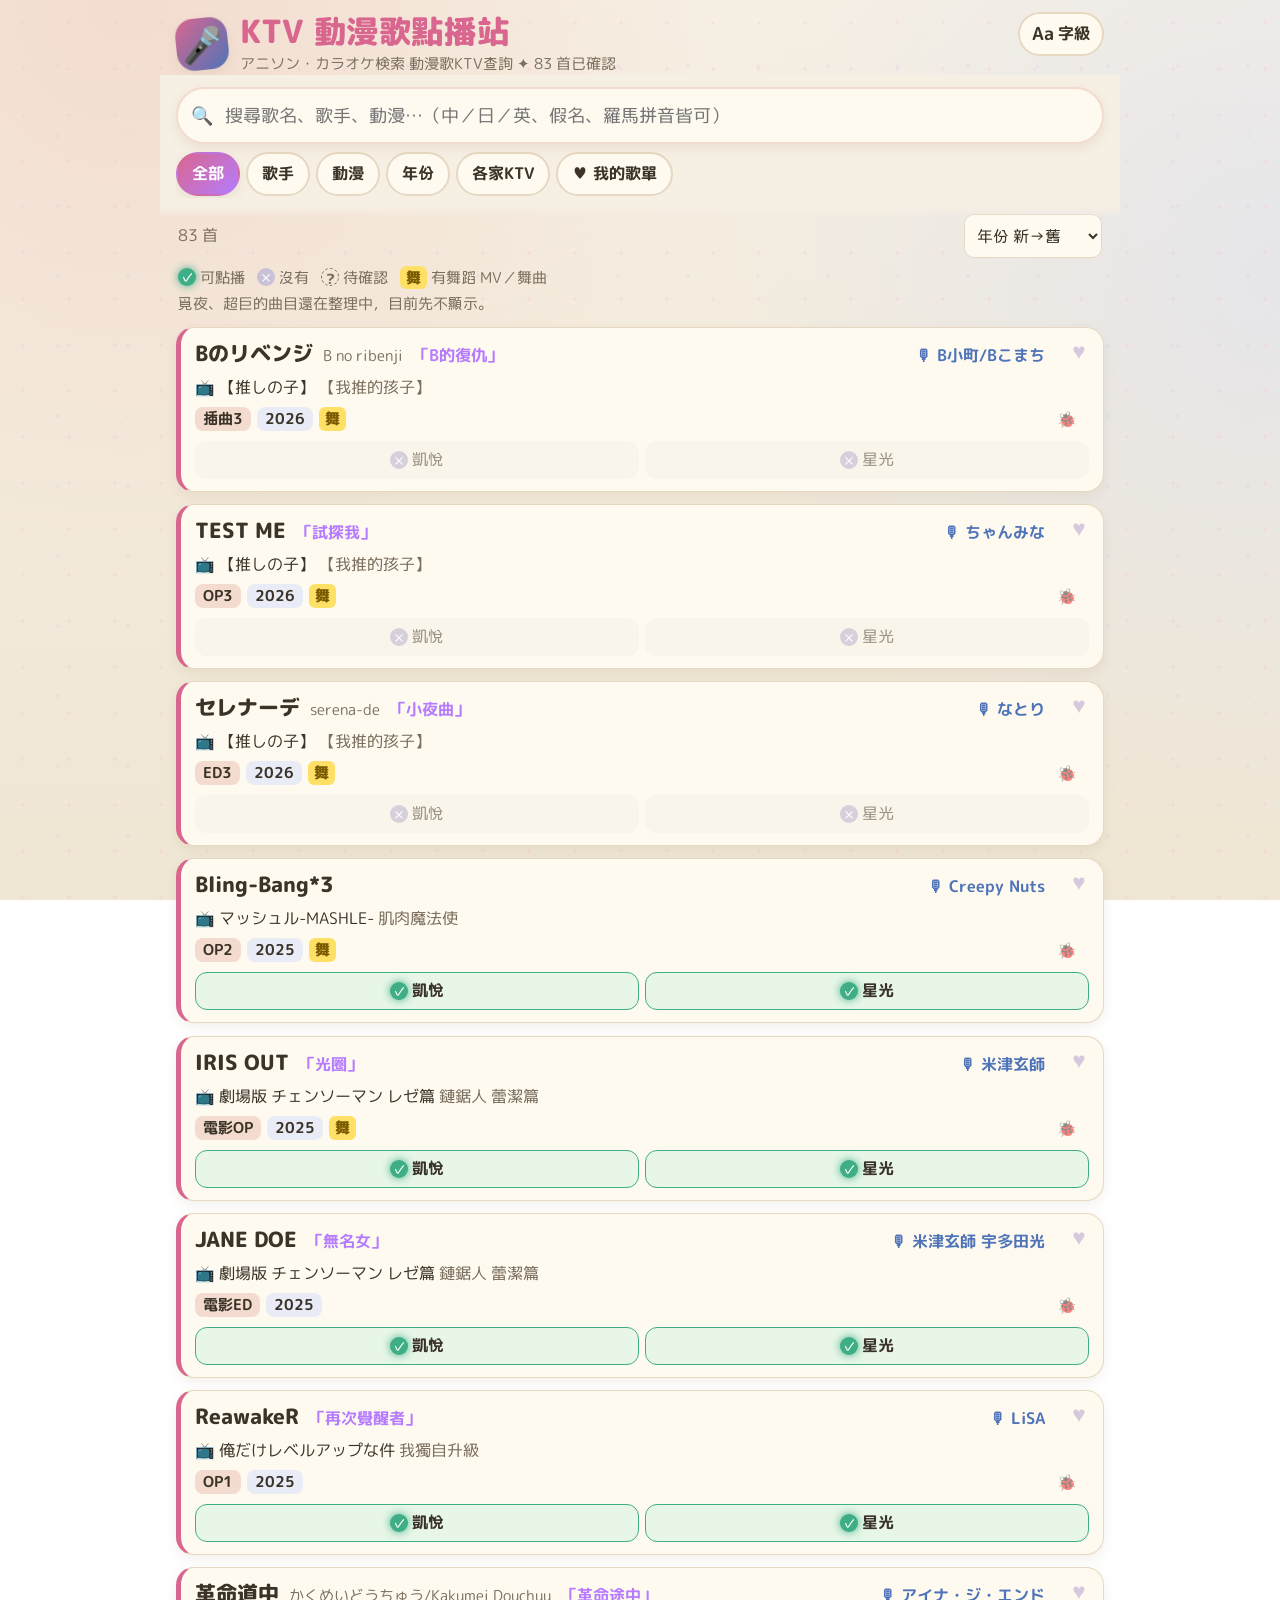
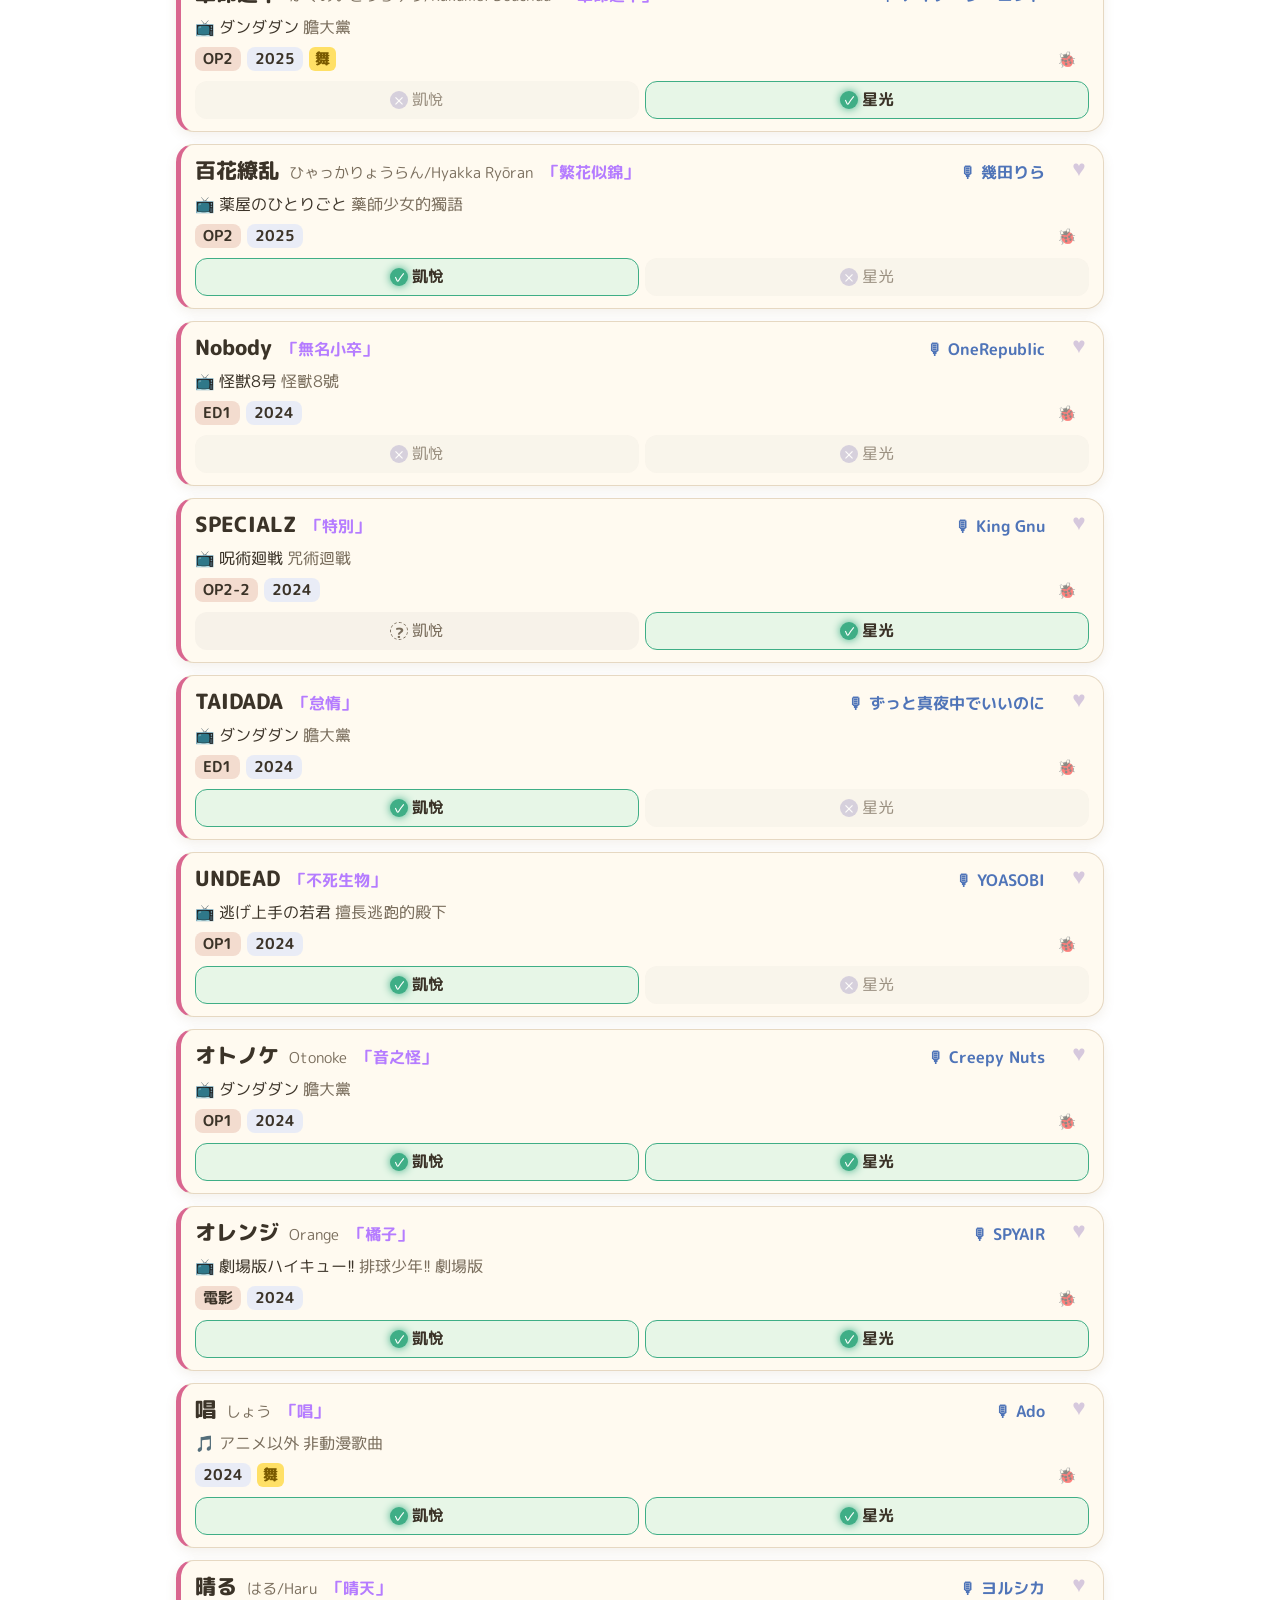
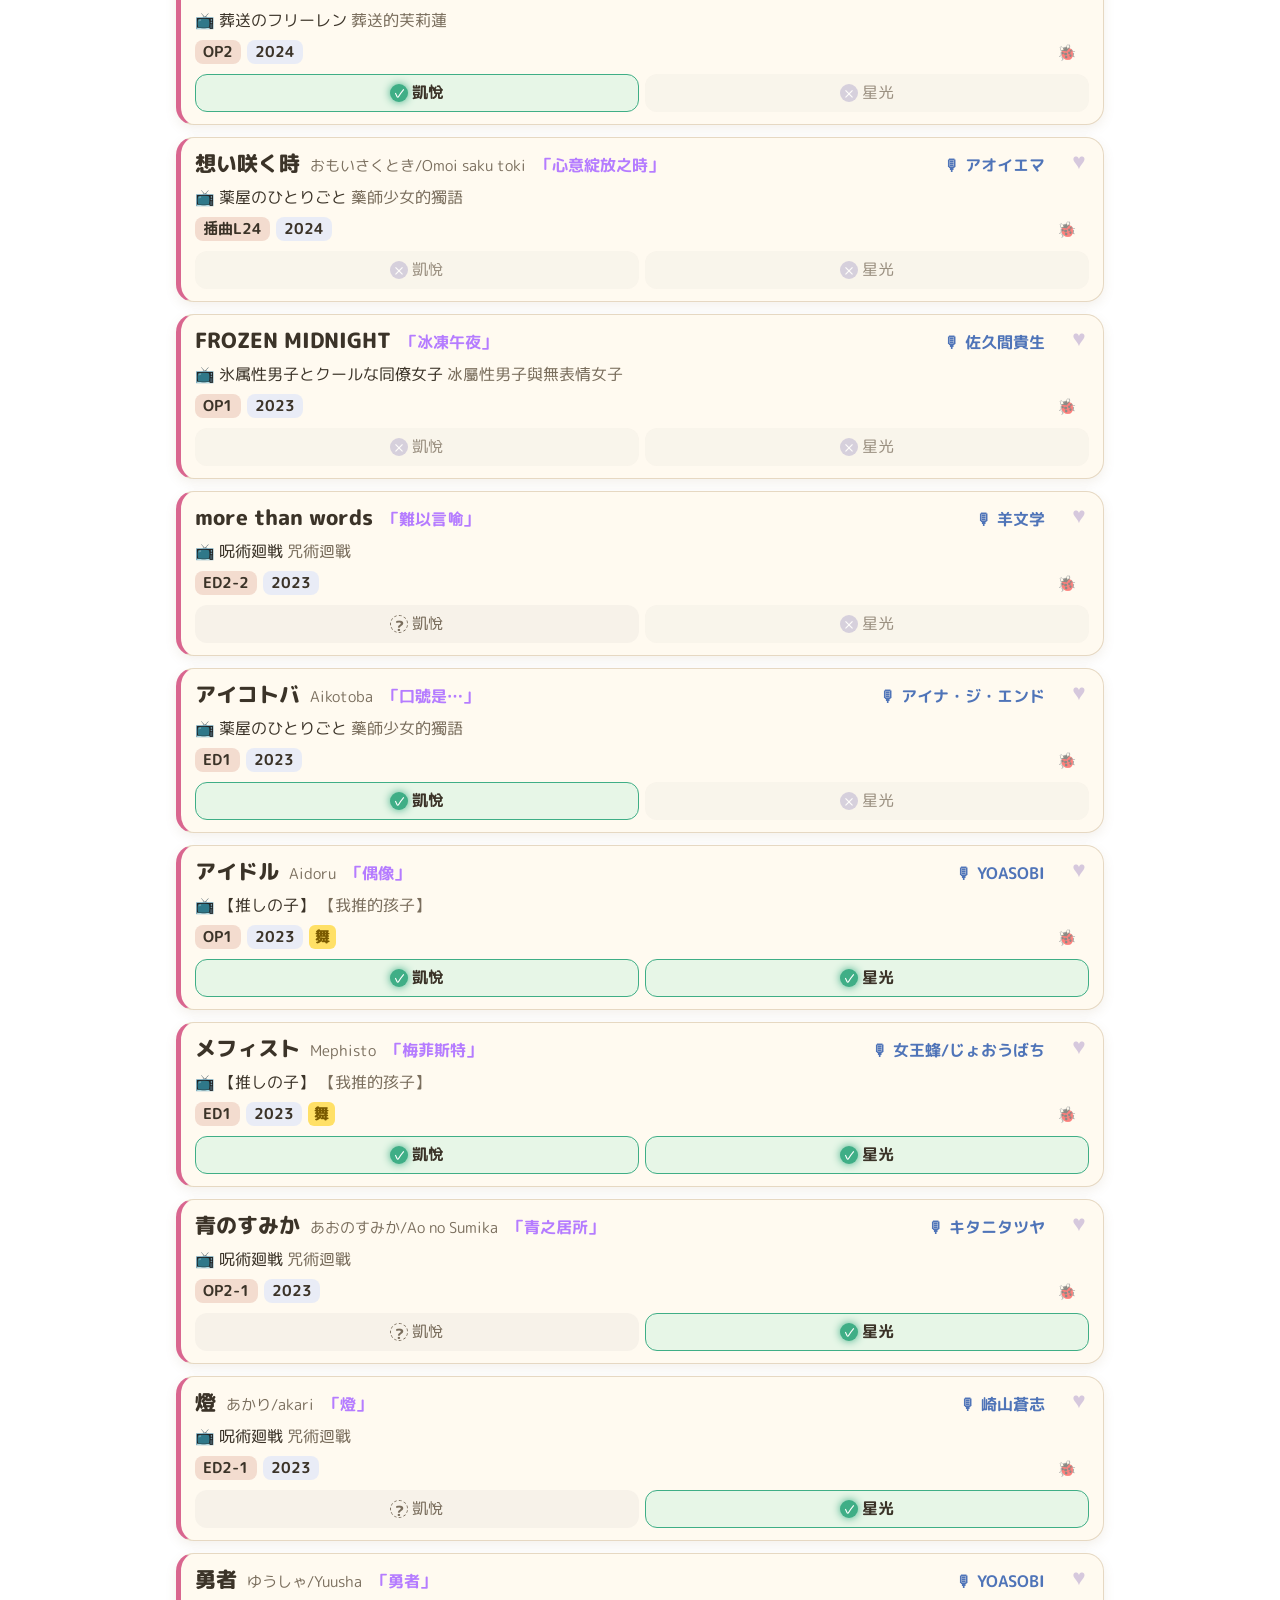
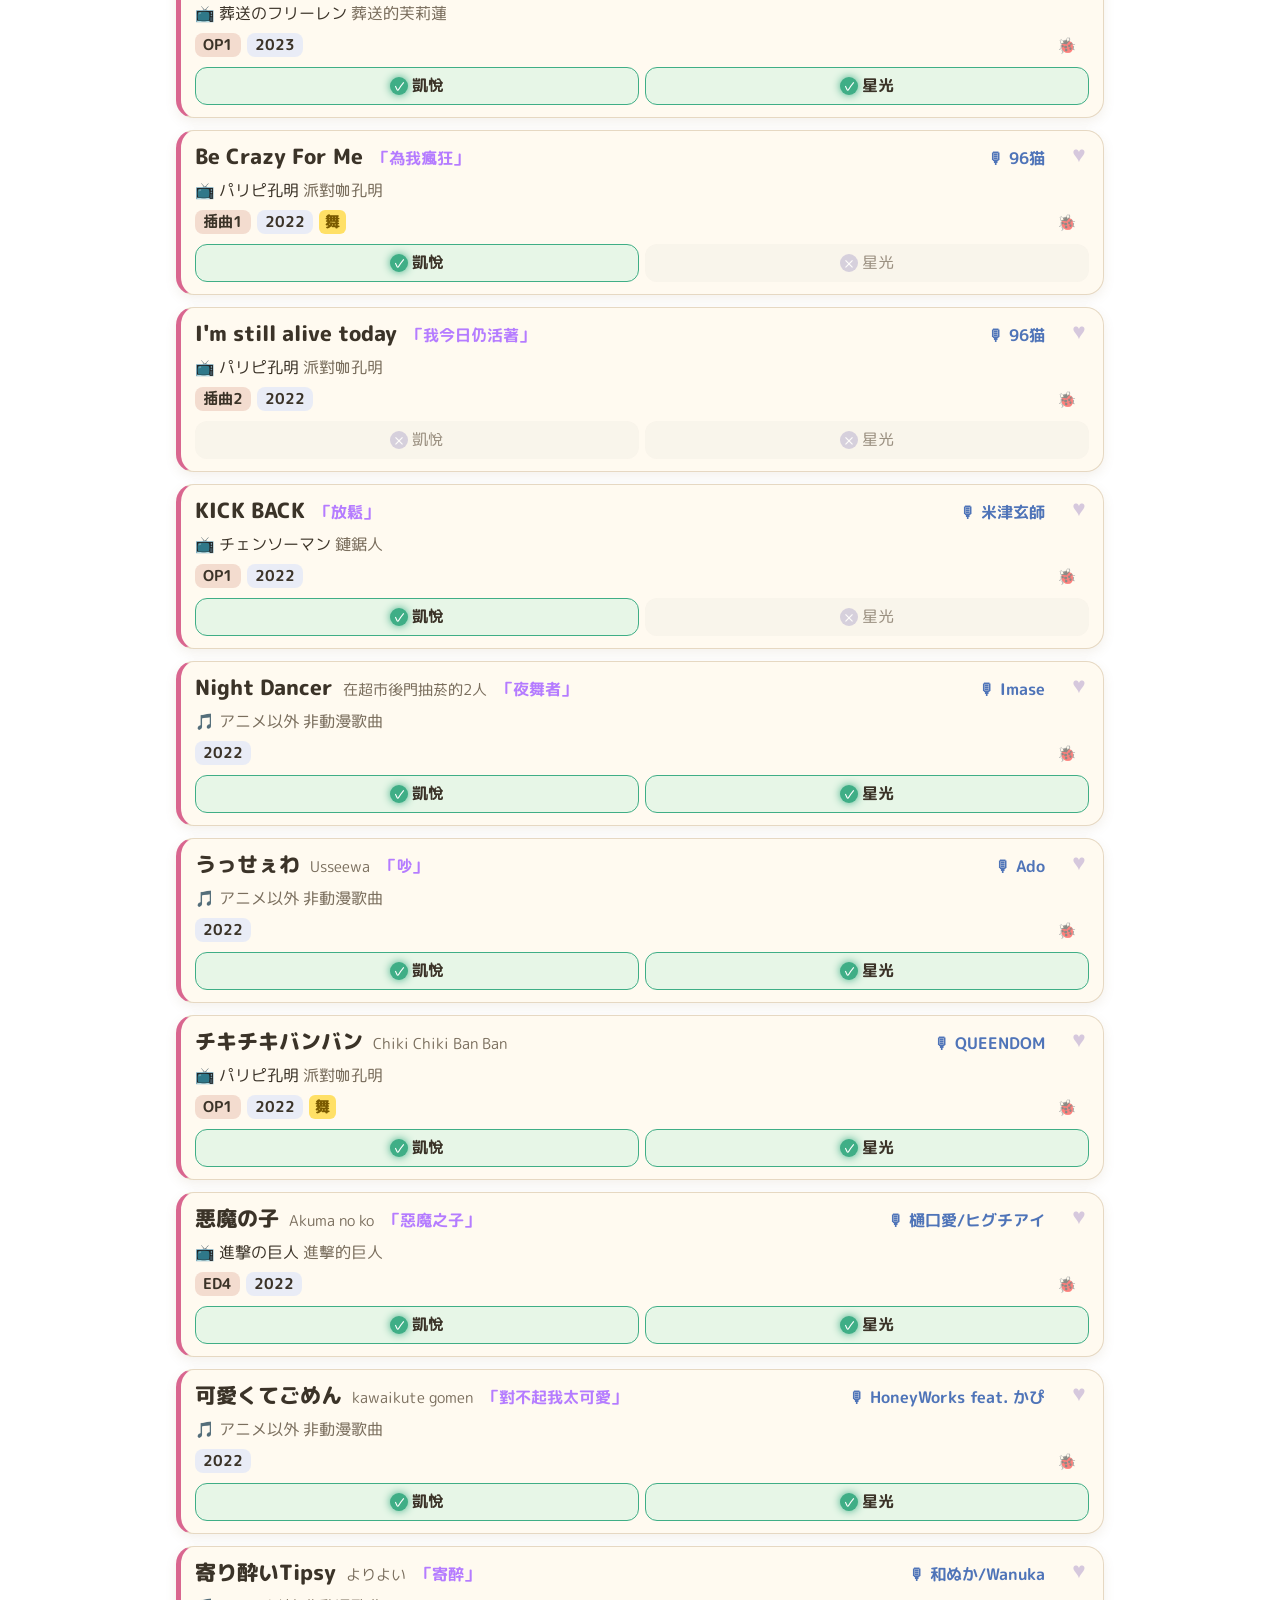
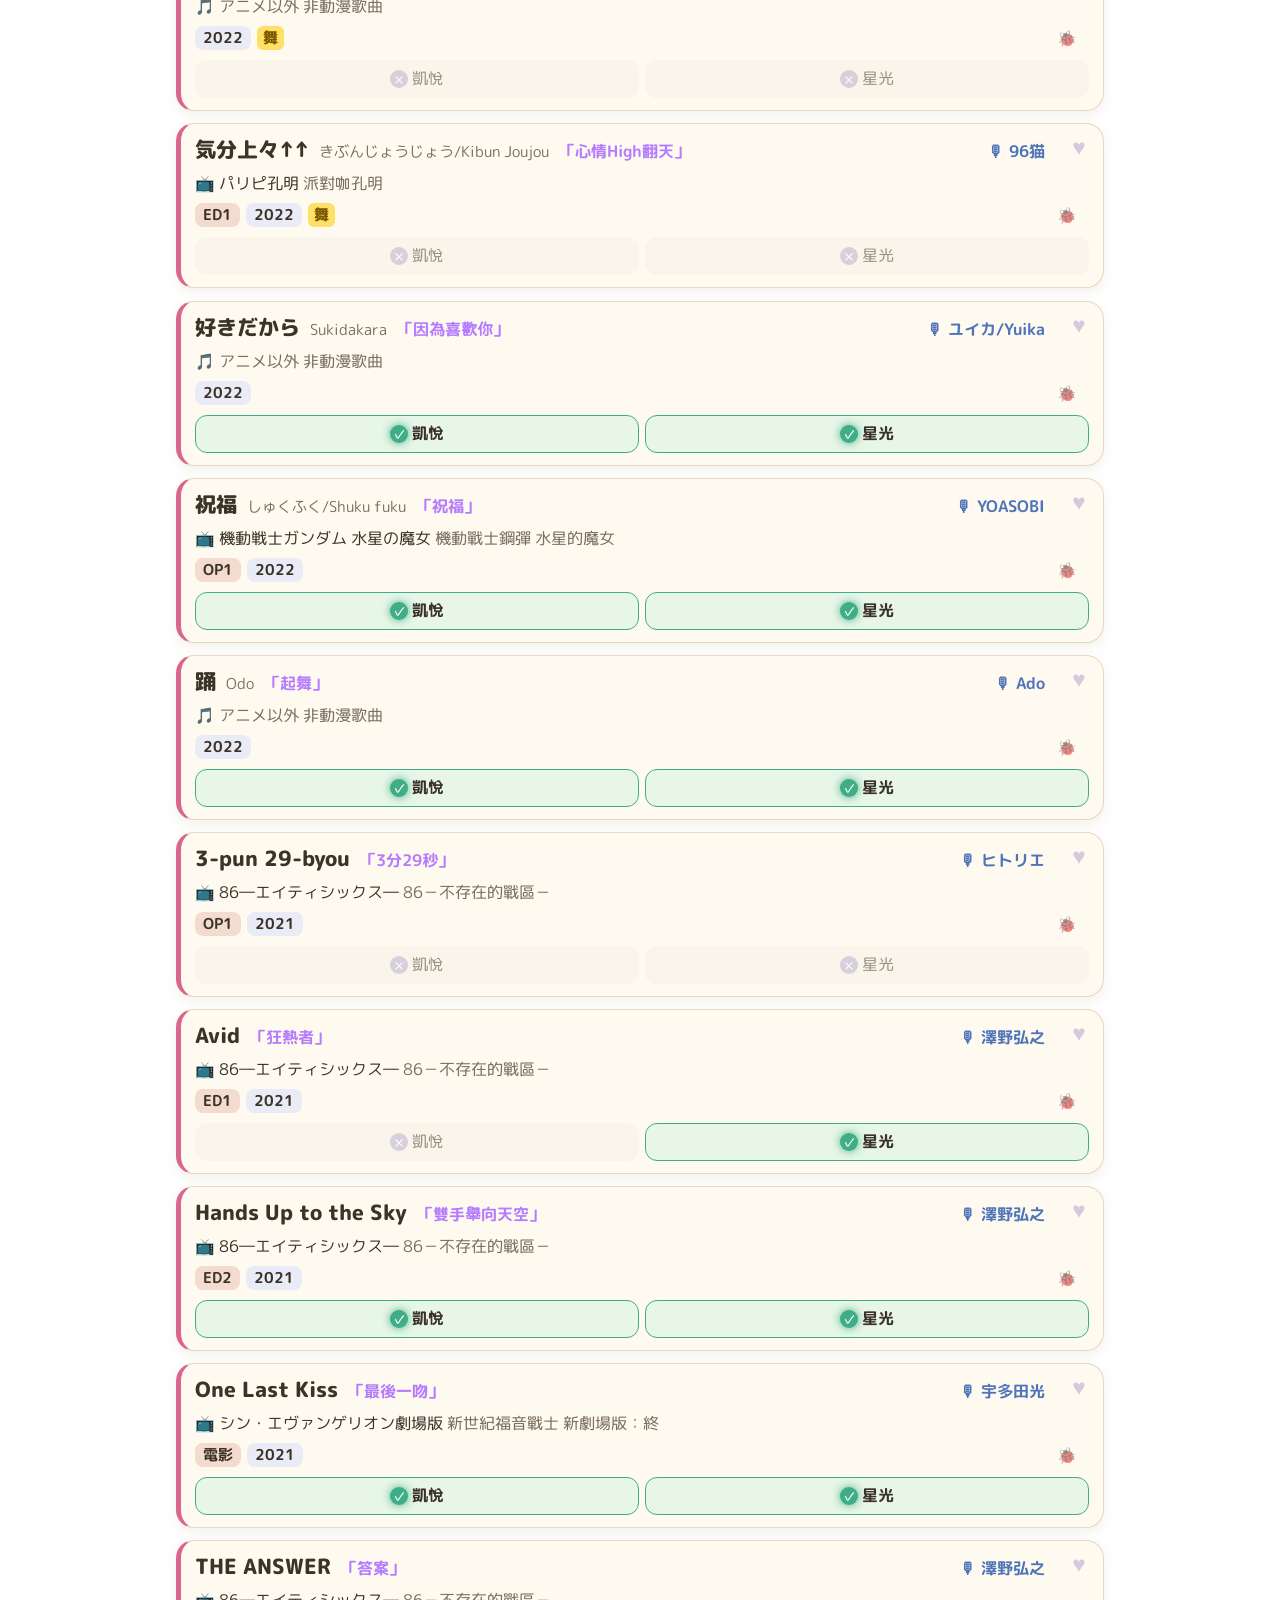
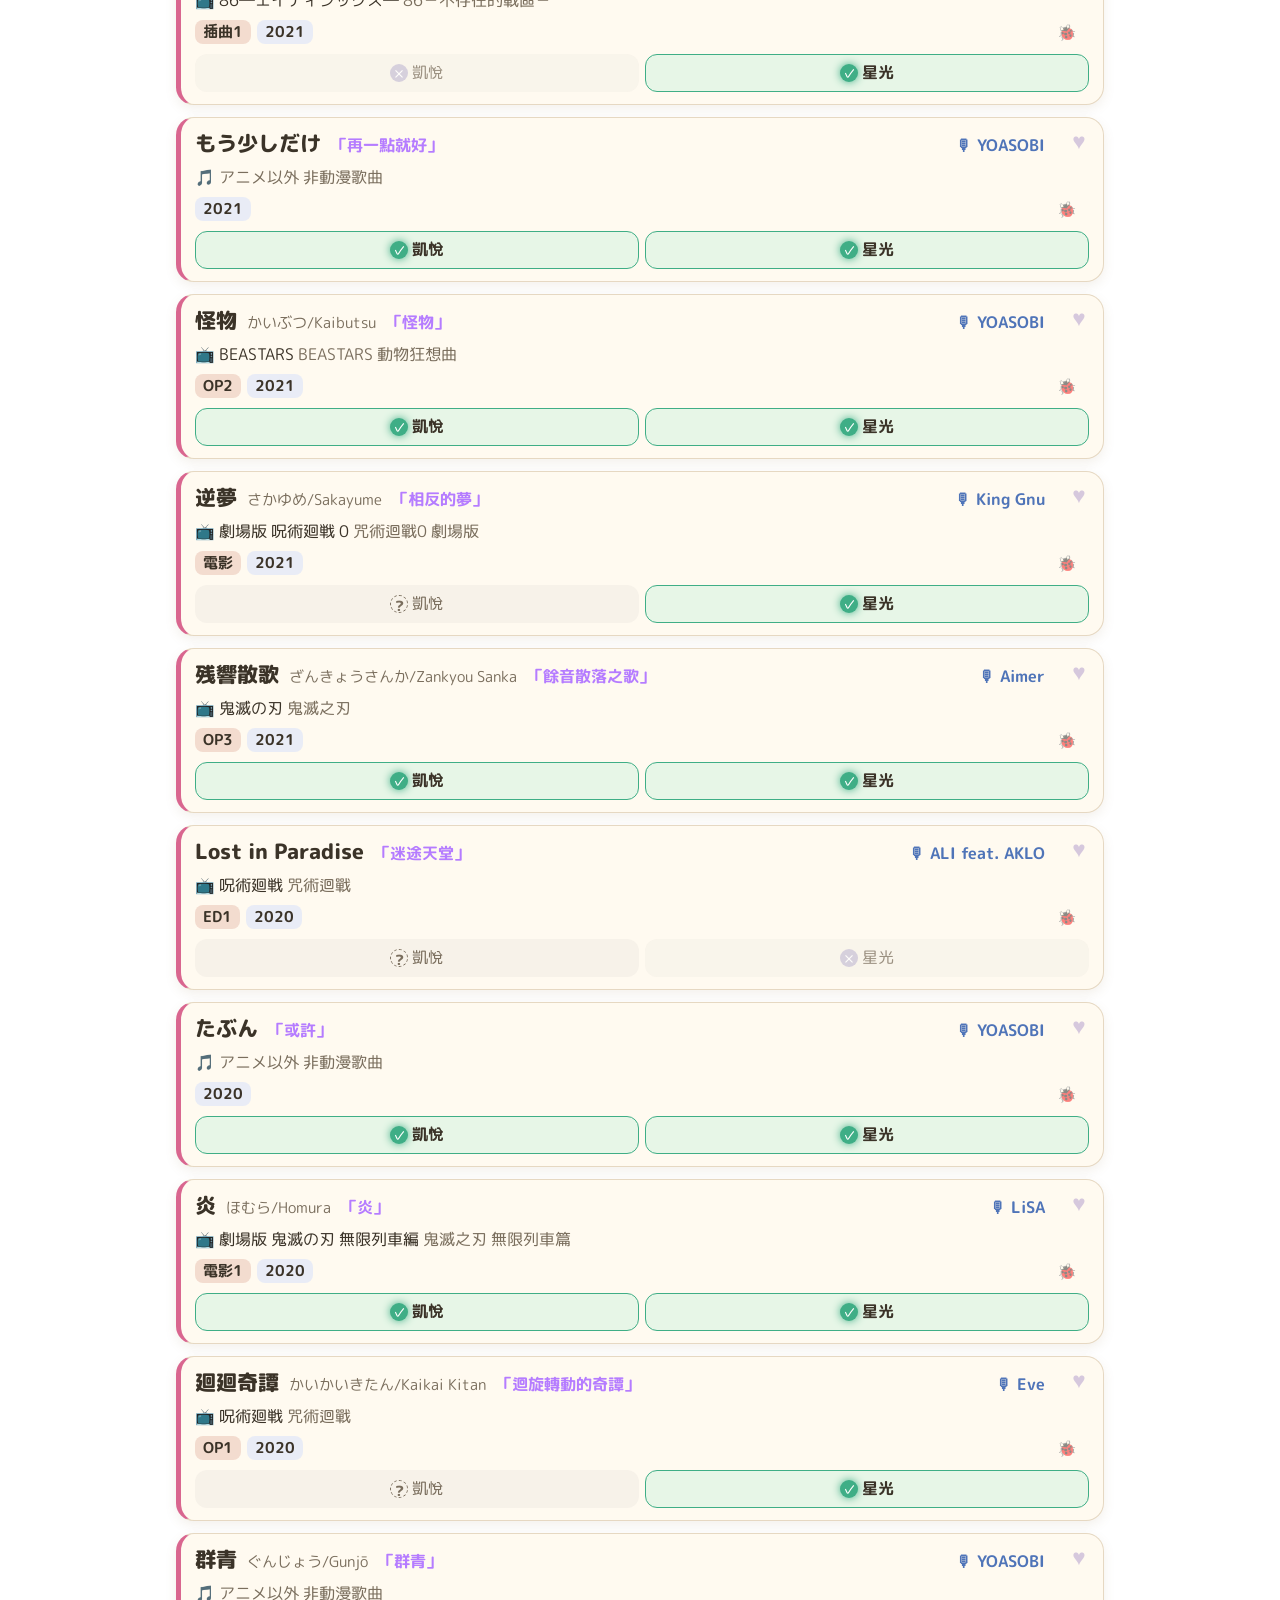
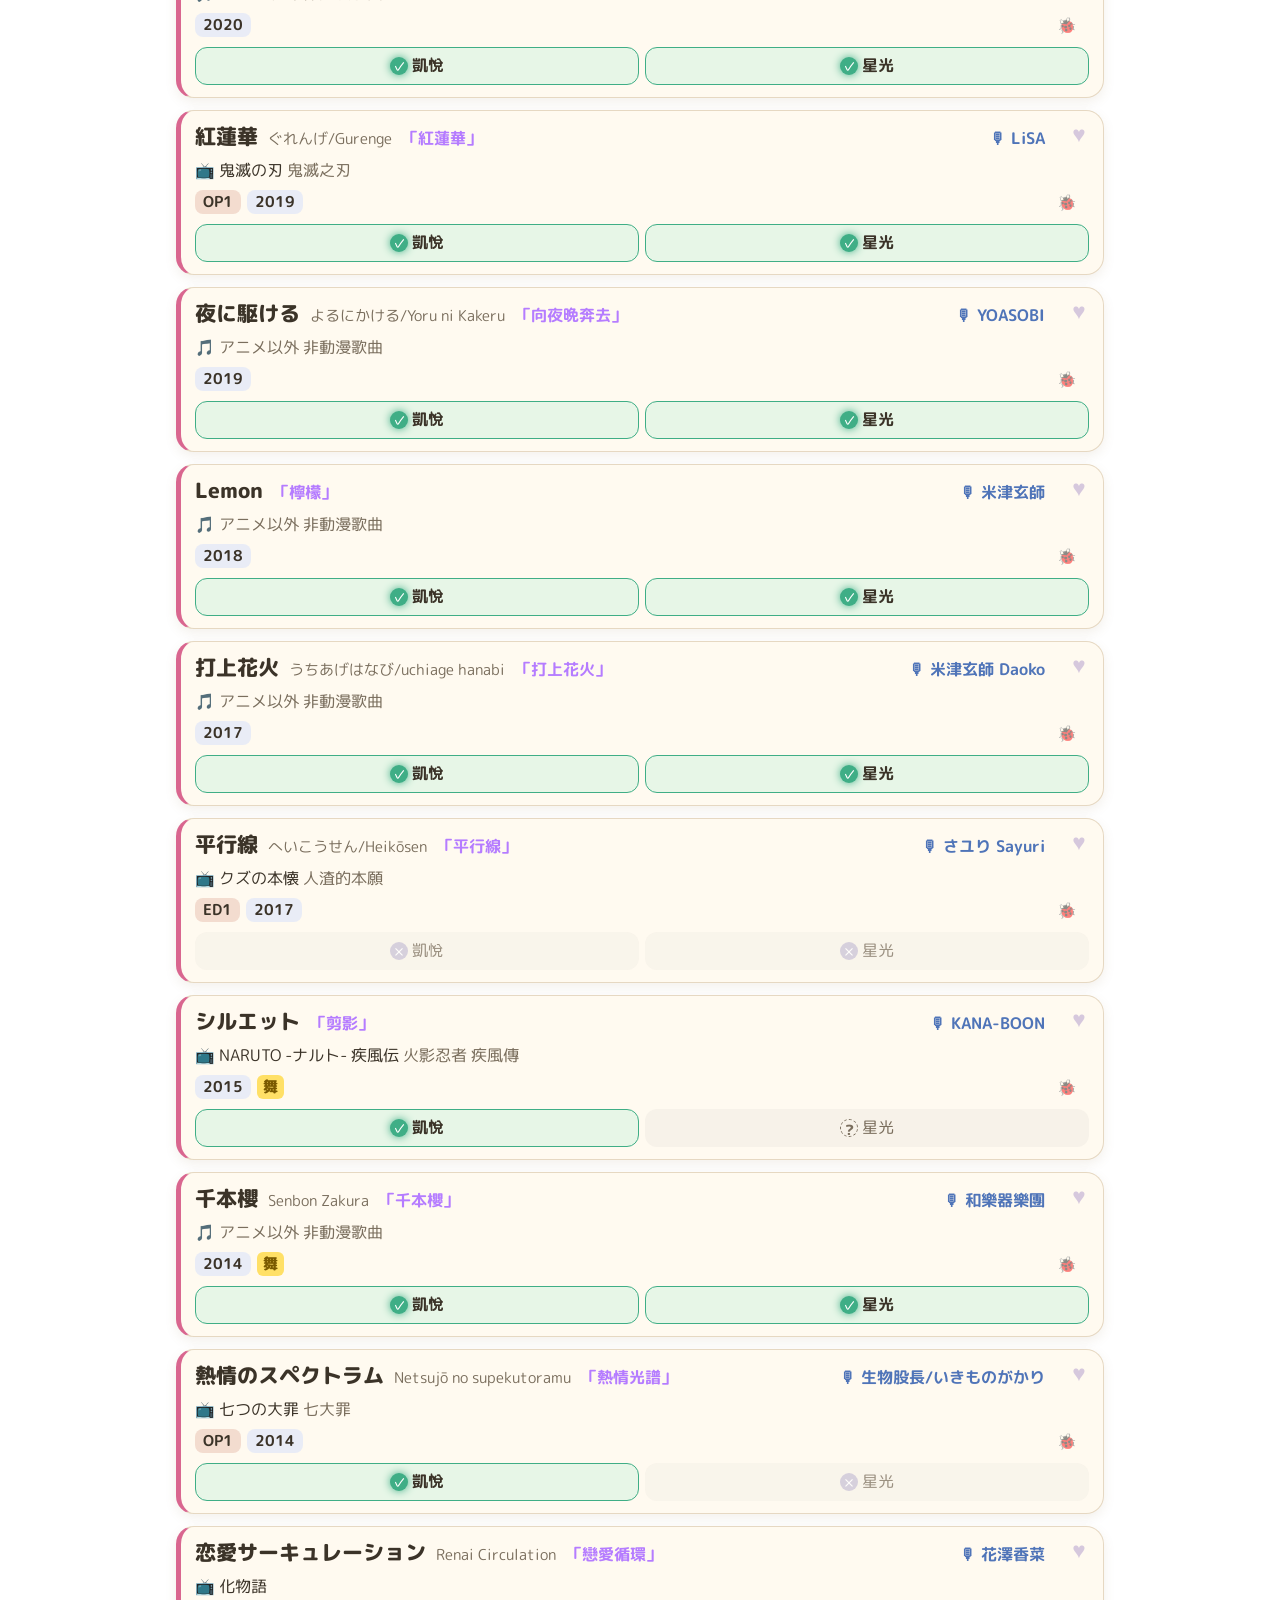
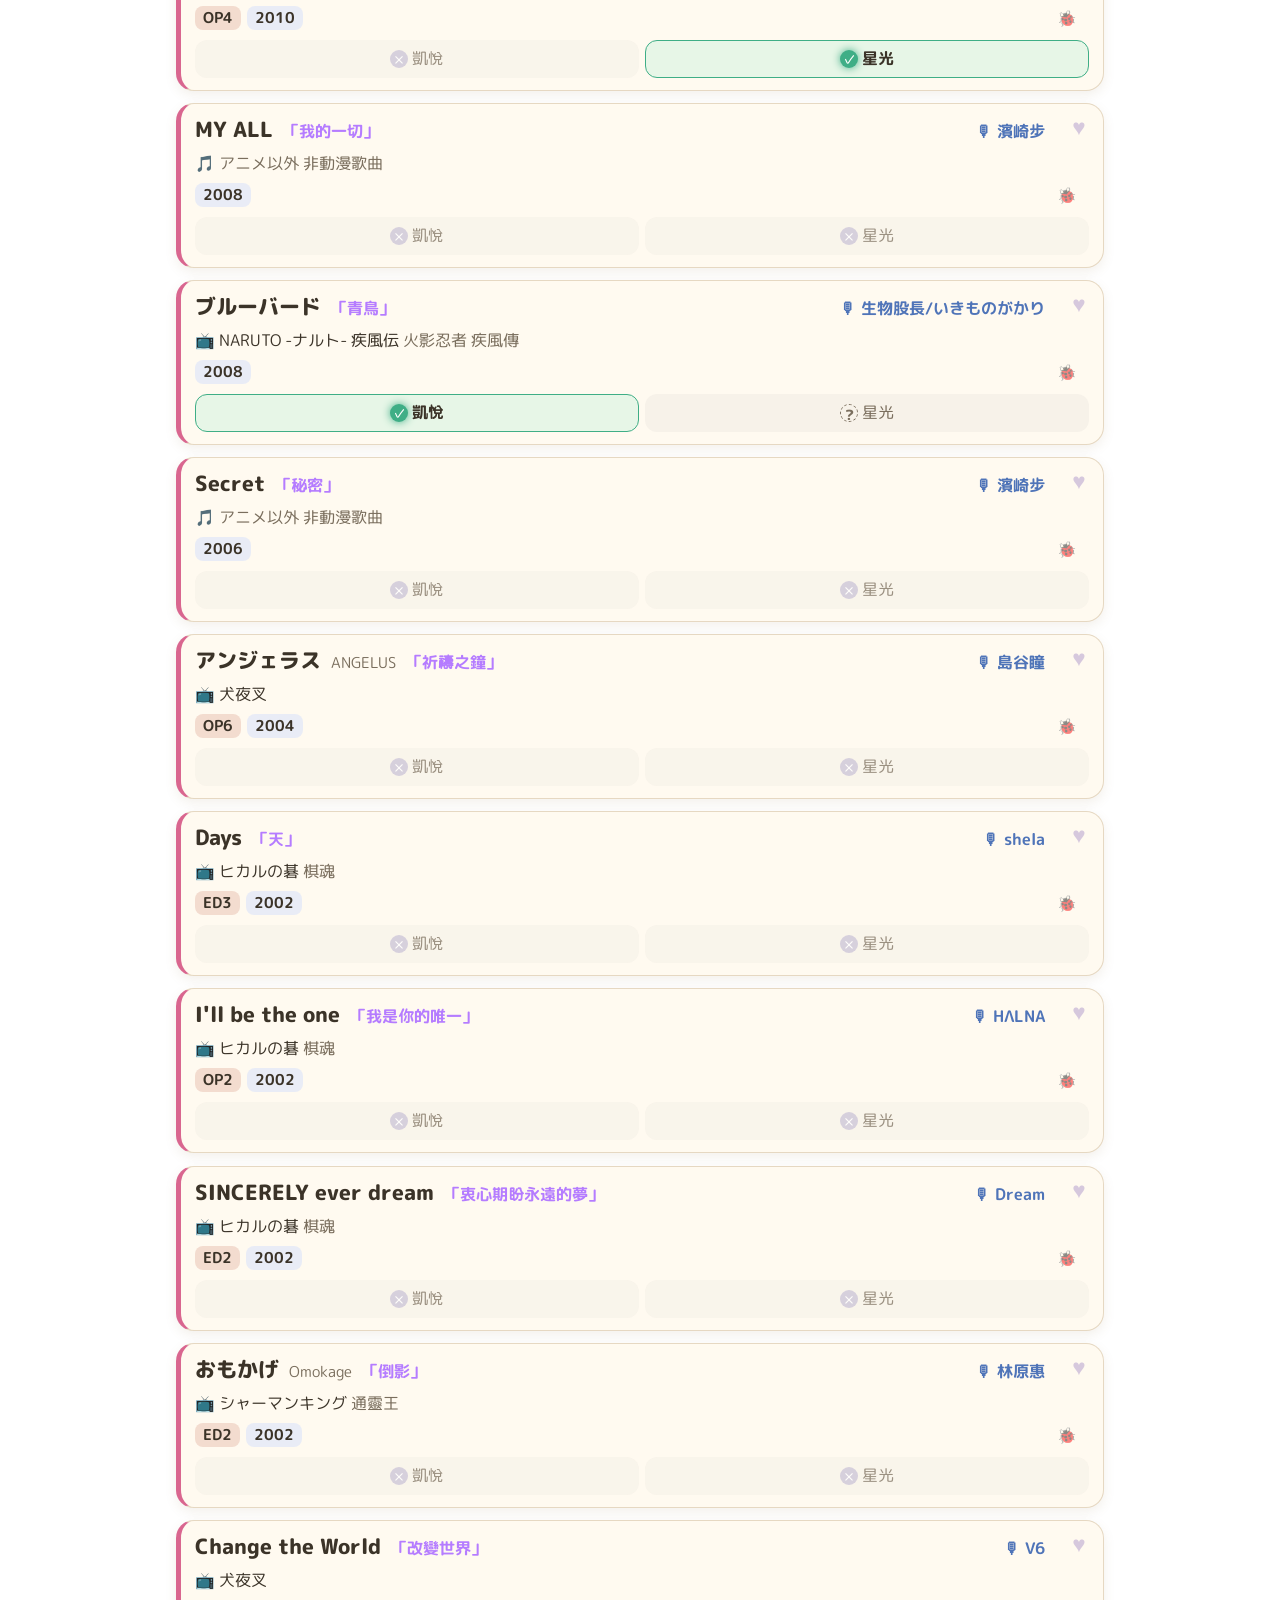
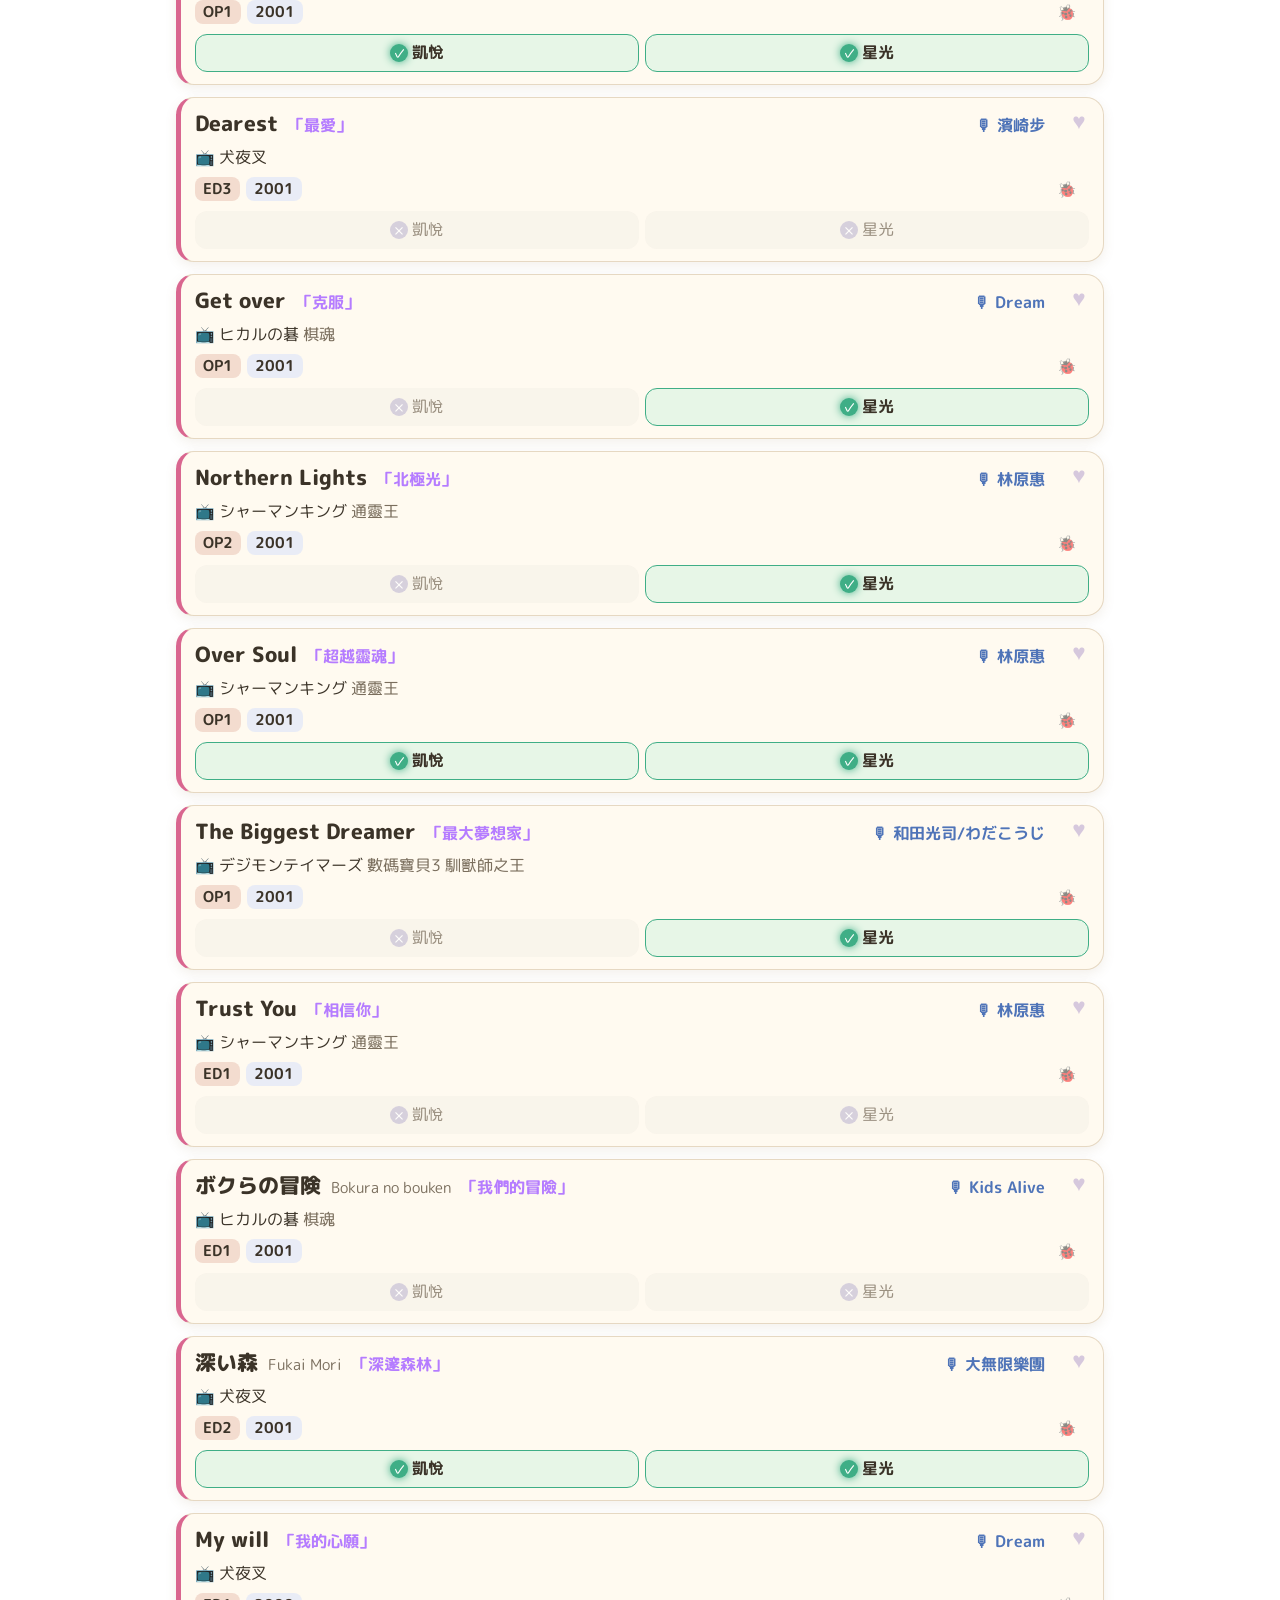
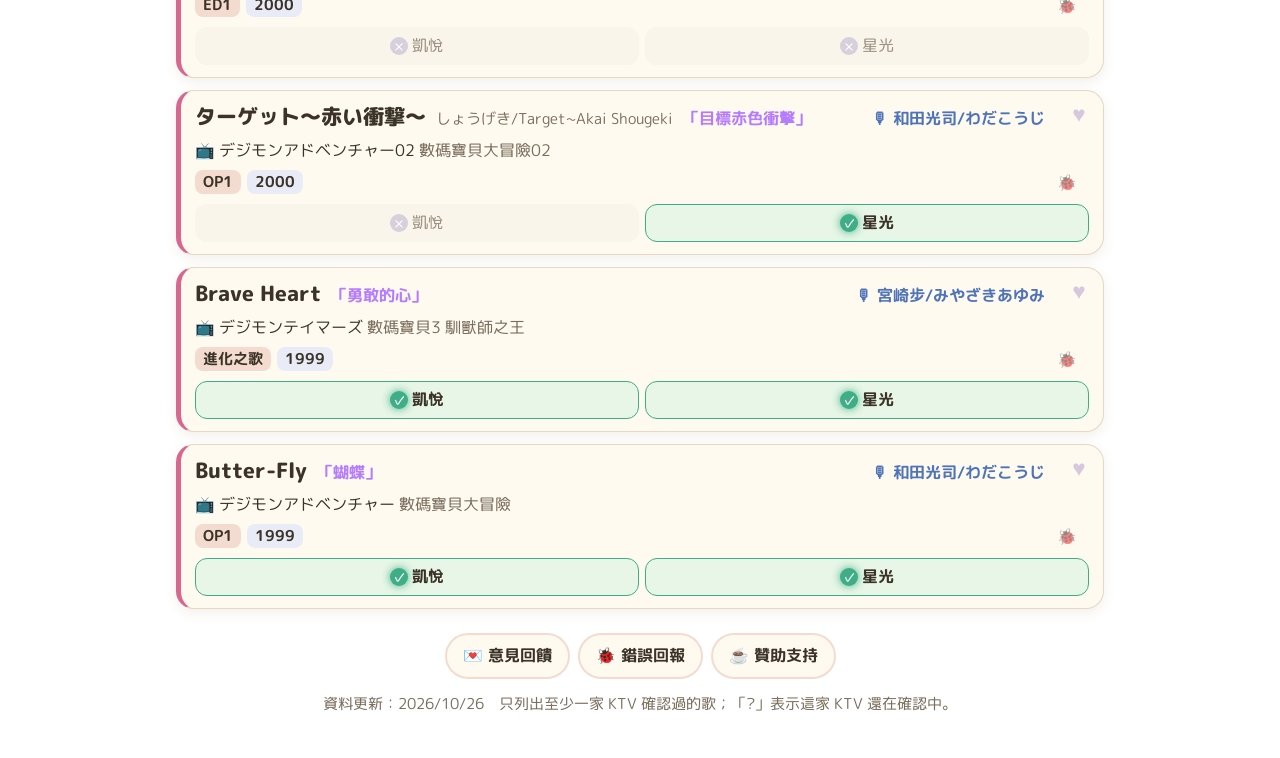
==== commit 778f5237: "文案與資料可信度：沒資料的 KTV 改標「曲目整理中」 - 整家都還沒資料的 KTV（目前覓夜、超巨）不再佔卡片燈號欄；KTV 分頁改成不可點的「曲目整理中」，   一有資料就自動恢復顯示 - 燈號圖" ====
--- a/index.html
+++ b/index.html
@@ -52,18 +52,24 @@
 <main>
   <section id="facet" class="facet"></section>
   <div id="filterbar" class="filterbar"></div>
+  <div id="legend" class="legend" hidden>
+    <span><span class="lamp on" aria-hidden="true">✓</span>可點播</span>
+    <span><span class="lamp off" aria-hidden="true">✕</span>沒有</span>
+    <span><span class="lamp unk" aria-hidden="true">?</span>待確認</span>
+    <span><span class="badge dance">舞</span>有舞蹈 MV／舞曲</span>
+    <span id="pendingnote" class="pendingnote"></span>
+  </div>
   <ul id="list" class="list"></ul>
   <p id="empty" class="empty" hidden>找不到符合的歌曲 (´・ω・`)<br>試試其他關鍵字，或<a href="#" data-open="feedback">告訴我們想新增的歌</a></p>
 </main>
 
 <footer class="foot">
-  <div class="legend"><span class="lamp on">✓</span>可點播 <span class="lamp off">✕</span>無 <span class="lamp unk">?</span>待確認 <span class="badge dance">舞</span>有舞蹈 MV／舞曲</div>
   <div class="actions">
-    <button data-open="feedback">💌 內容反饋</button>
+    <button data-open="feedback">💌 意見回饋</button>
     <button data-open="report">🐞 錯誤回報</button>
     <button data-open="donate">☕ 贊助支持</button>
   </div>
-  <p class="upd">資料更新：<span id="updated"></span>　僅顯示已確認曲目，待確認資料將於表單更新後同步。</p>
+  <p class="upd">資料更新：<span id="updated"></span>　只列出至少一家 KTV 確認過的歌；「?」表示這家 KTV 還在確認中。</p>
 </footer>
 
 <dialog id="dlg"><form method="dialog" class="dlg"><div id="dlgbody"></div><button class="close" value="x" aria-label="關閉">✕</button></form></dialog>
--- a/style.css
+++ b/style.css
@@ -144,15 +144,24 @@
 .heart { font-size: 1.25rem; color: #d6c8dd; }
 .heart.on { color: var(--pink); }
 .bug { font-size: 0.875rem; opacity: .55; margin-block: -8px; }
-.empty { text-align: center; color: var(--muted); padding: 30px 0; line-height: 1.8; }
+.empty { text-align: center; color: var(--muted); padding: 30px 0; line-height: 1.8; text-wrap: balance; }
 .empty a { color: var(--pink); }
 
 .foot { padding-bottom: 28px; text-align: center; font-size: var(--fs-label); color: var(--muted); }
-.legend { display: flex; flex-wrap: wrap; justify-content: center; gap: 4px 10px; align-items: center; }
+/* 圖例放在清單正上方，看卡片時不用滑到頁尾查「?」「舞」的意思 */
+.legend { display: flex; flex-wrap: wrap; gap: var(--sp-1) var(--sp-3); align-items: center; margin: 0 2px var(--sp-3); font-size: var(--fs-meta); color: var(--muted); }
+.legend[hidden] { display: none; }
+.legend > span { display: inline-flex; align-items: center; gap: var(--sp-1); }
+.legend .pendingnote { flex-basis: 100%; }
+.legend .pendingnote:empty { display: none; }
+.sr { position: absolute; width: 1px; height: 1px; overflow: hidden; clip-path: inset(50%); white-space: nowrap; }
+.ktvbtn.pending { cursor: default; border-style: dashed; color: var(--muted); }
+.clearq { margin-top: var(--sp-3); min-height: var(--tap); padding: 0 var(--sp-4); font: inherit; font-weight: 700; border-radius: 999px;
+  border: 2px solid var(--pink2); background: var(--card); color: var(--ink); cursor: pointer; }
 .actions { display: flex; flex-wrap: wrap; justify-content: center; gap: 8px; margin: 14px 0; }
 .actions button { font: inherit; font-weight: 700; padding: 9px 16px; border-radius: 999px; border: 2px solid var(--pink2); background: var(--card); color: var(--ink); cursor: pointer; }
 .actions button:hover { border-color: var(--pink); }
-.upd { font-size: var(--fs-meta); text-wrap: pretty; }
+.upd { font-size: var(--fs-meta); text-wrap: balance; }
 
 dialog { border: 0; border-radius: 22px; padding: 0; max-width: min(420px, calc(100vw - 32px)); background: var(--card); color: var(--ink); box-shadow: 0 20px 50px #0004; }
 dialog::backdrop { background: #3a2e4f66; backdrop-filter: blur(3px); }
@@ -183,7 +192,7 @@
 /* 歌名、動漫名、副標整段換行，不要把「我推的孩子」拆成「我推的孩／子」；真的放不下才斷字 */
 .sub, .zh, .zhs, .anime [lang="ja"] { word-break: keep-all; overflow-wrap: anywhere; }
 /* 第三行：4 家 KTV 一排 */
-.r3 { display: grid; grid-template-columns: repeat(4, 1fr); gap: 6px; }
+.r3 { display: grid; grid-template-columns: repeat(var(--n, 4), 1fr); gap: 6px; }
 /* 字級調大後一排放不下 4 家（約需 15.6rem），改成 2×2，避免卡片被撐出螢幕 */
 .card { container-type: inline-size; }
 @container (max-width: 15.75rem) { .r3 { grid-template-columns: repeat(2, 1fr); } }
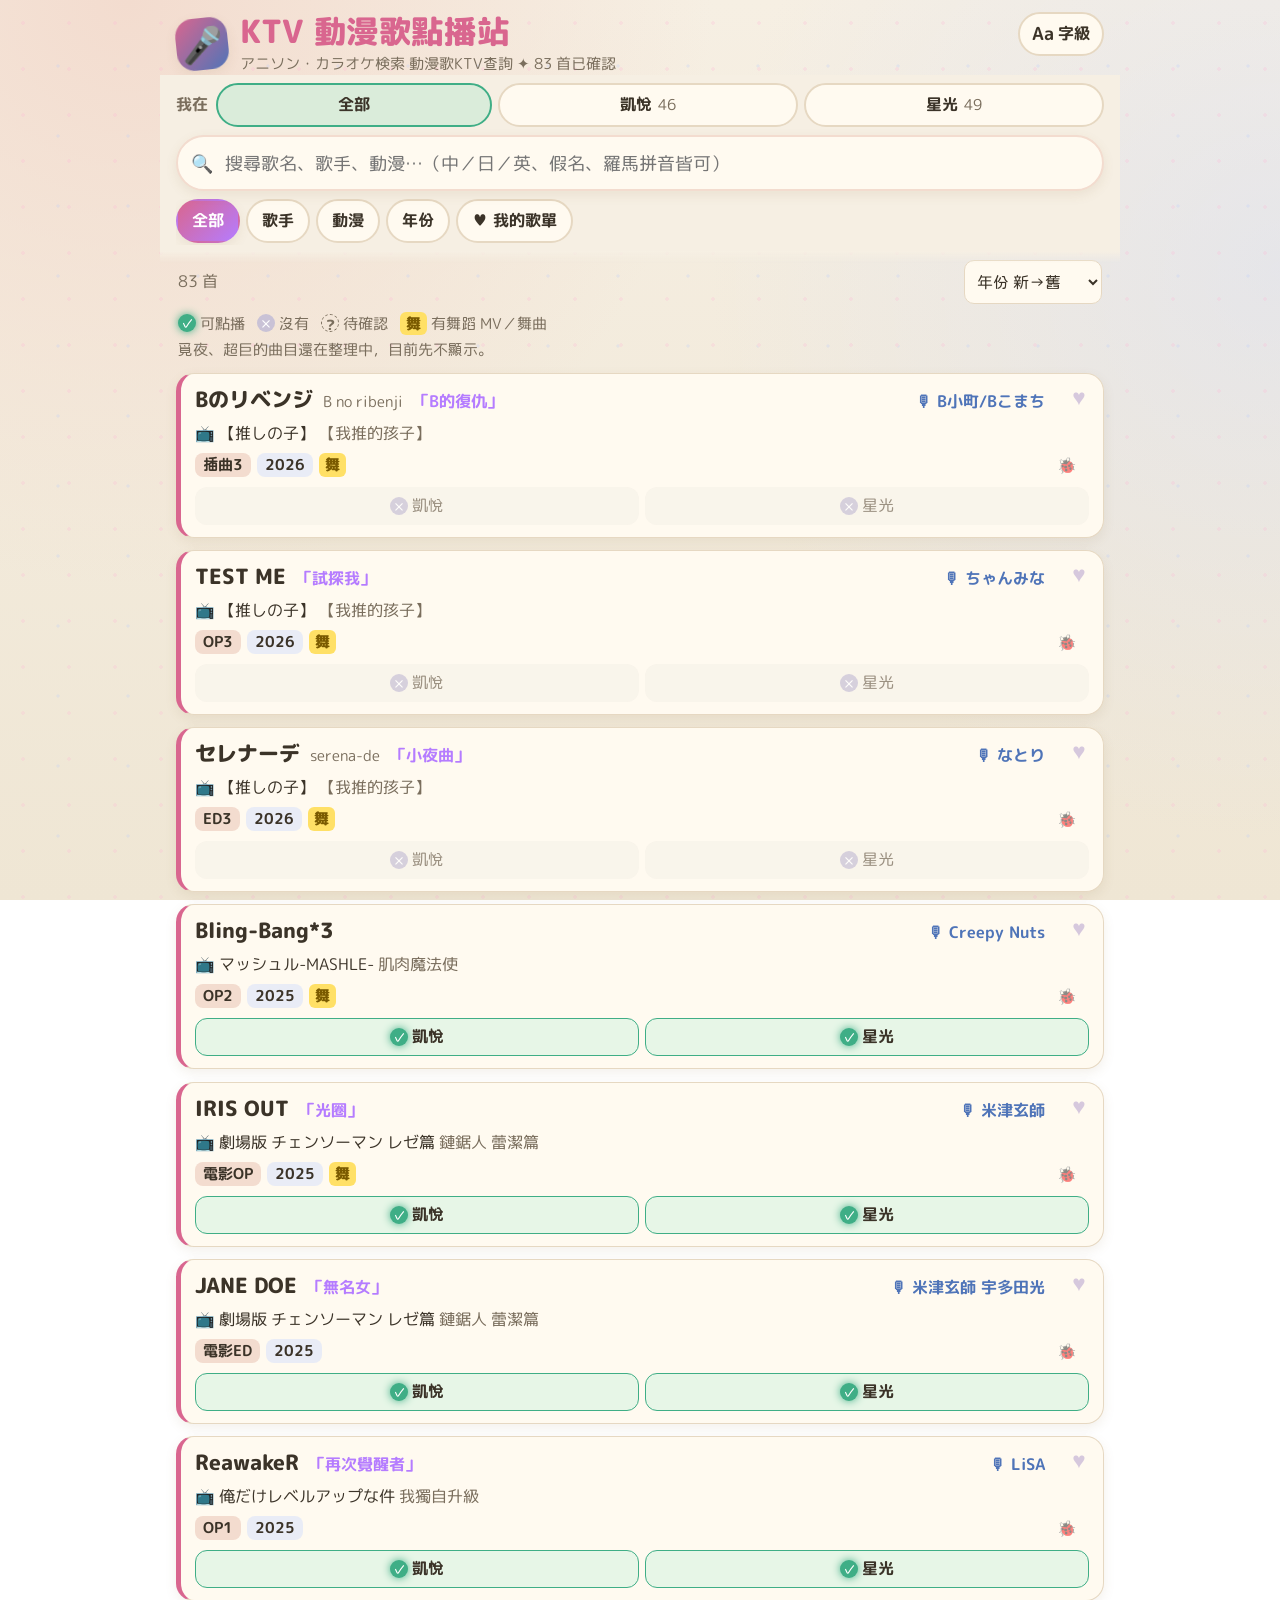
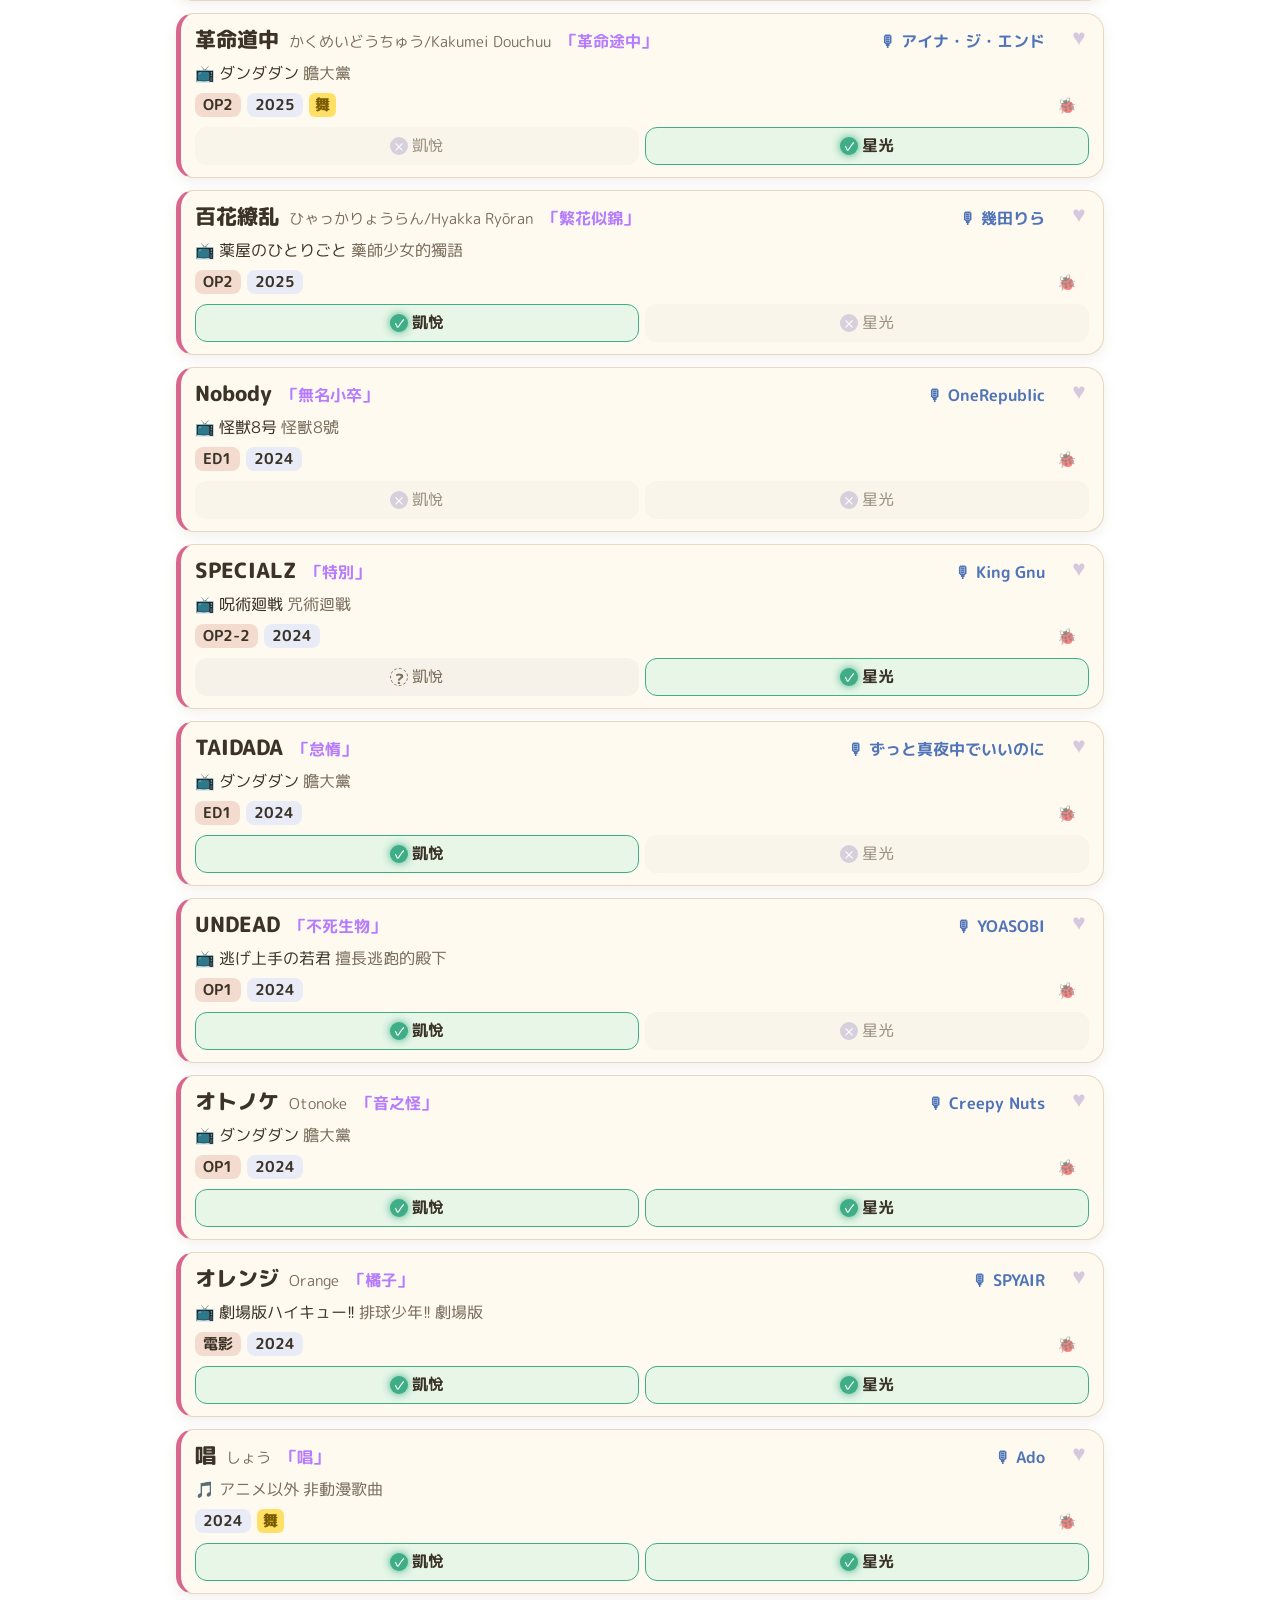
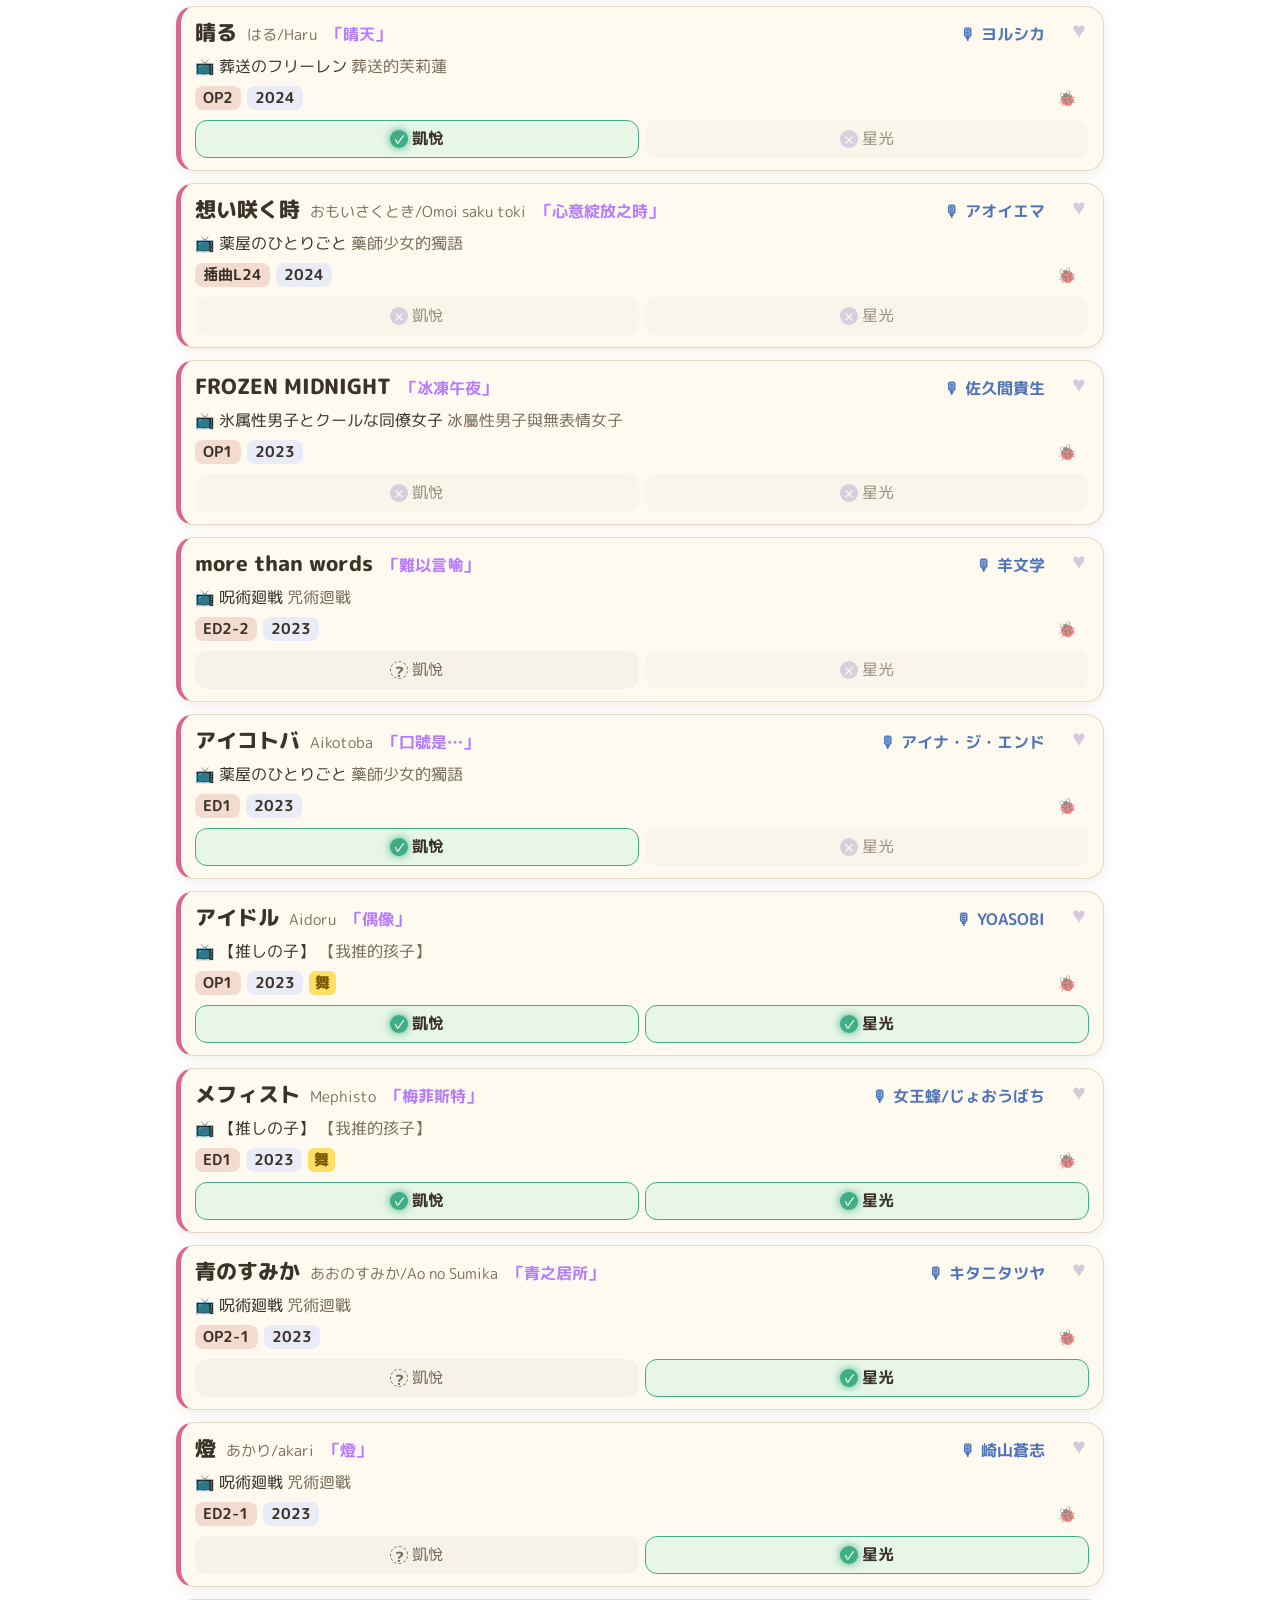
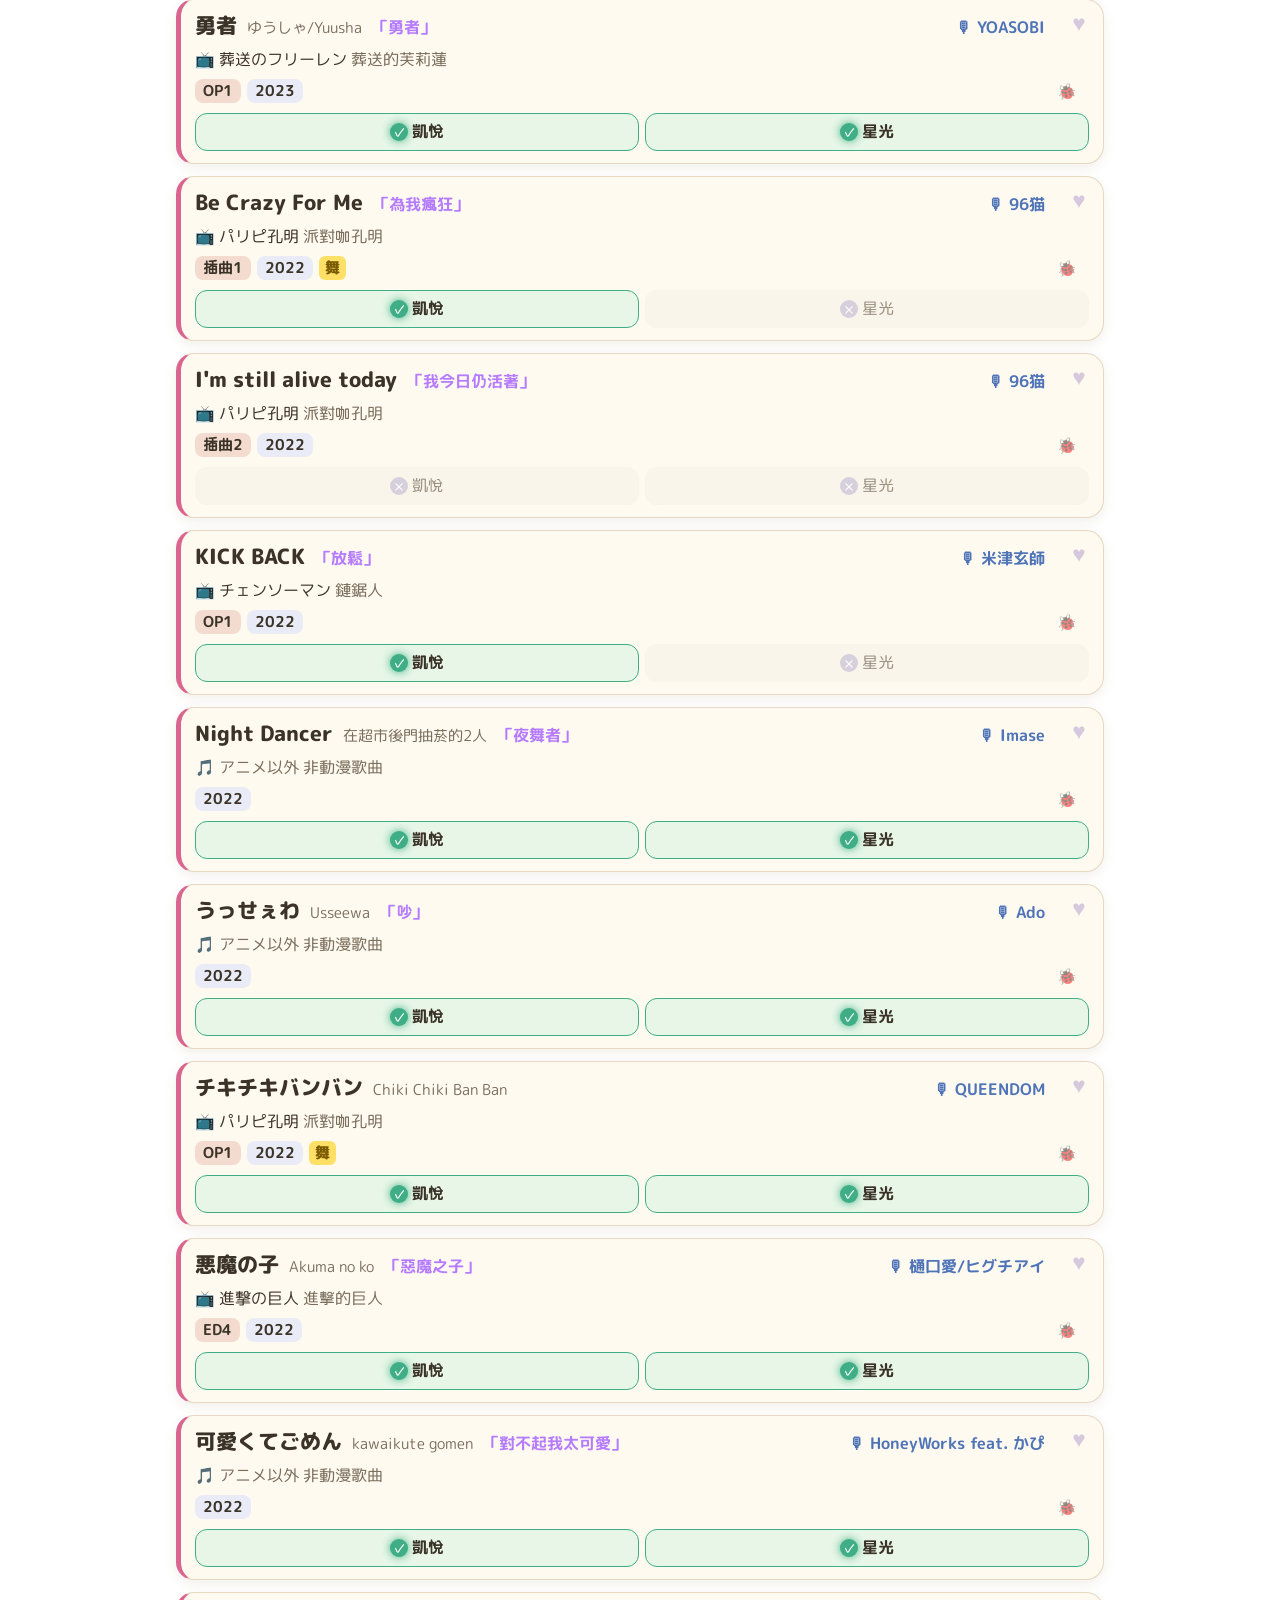
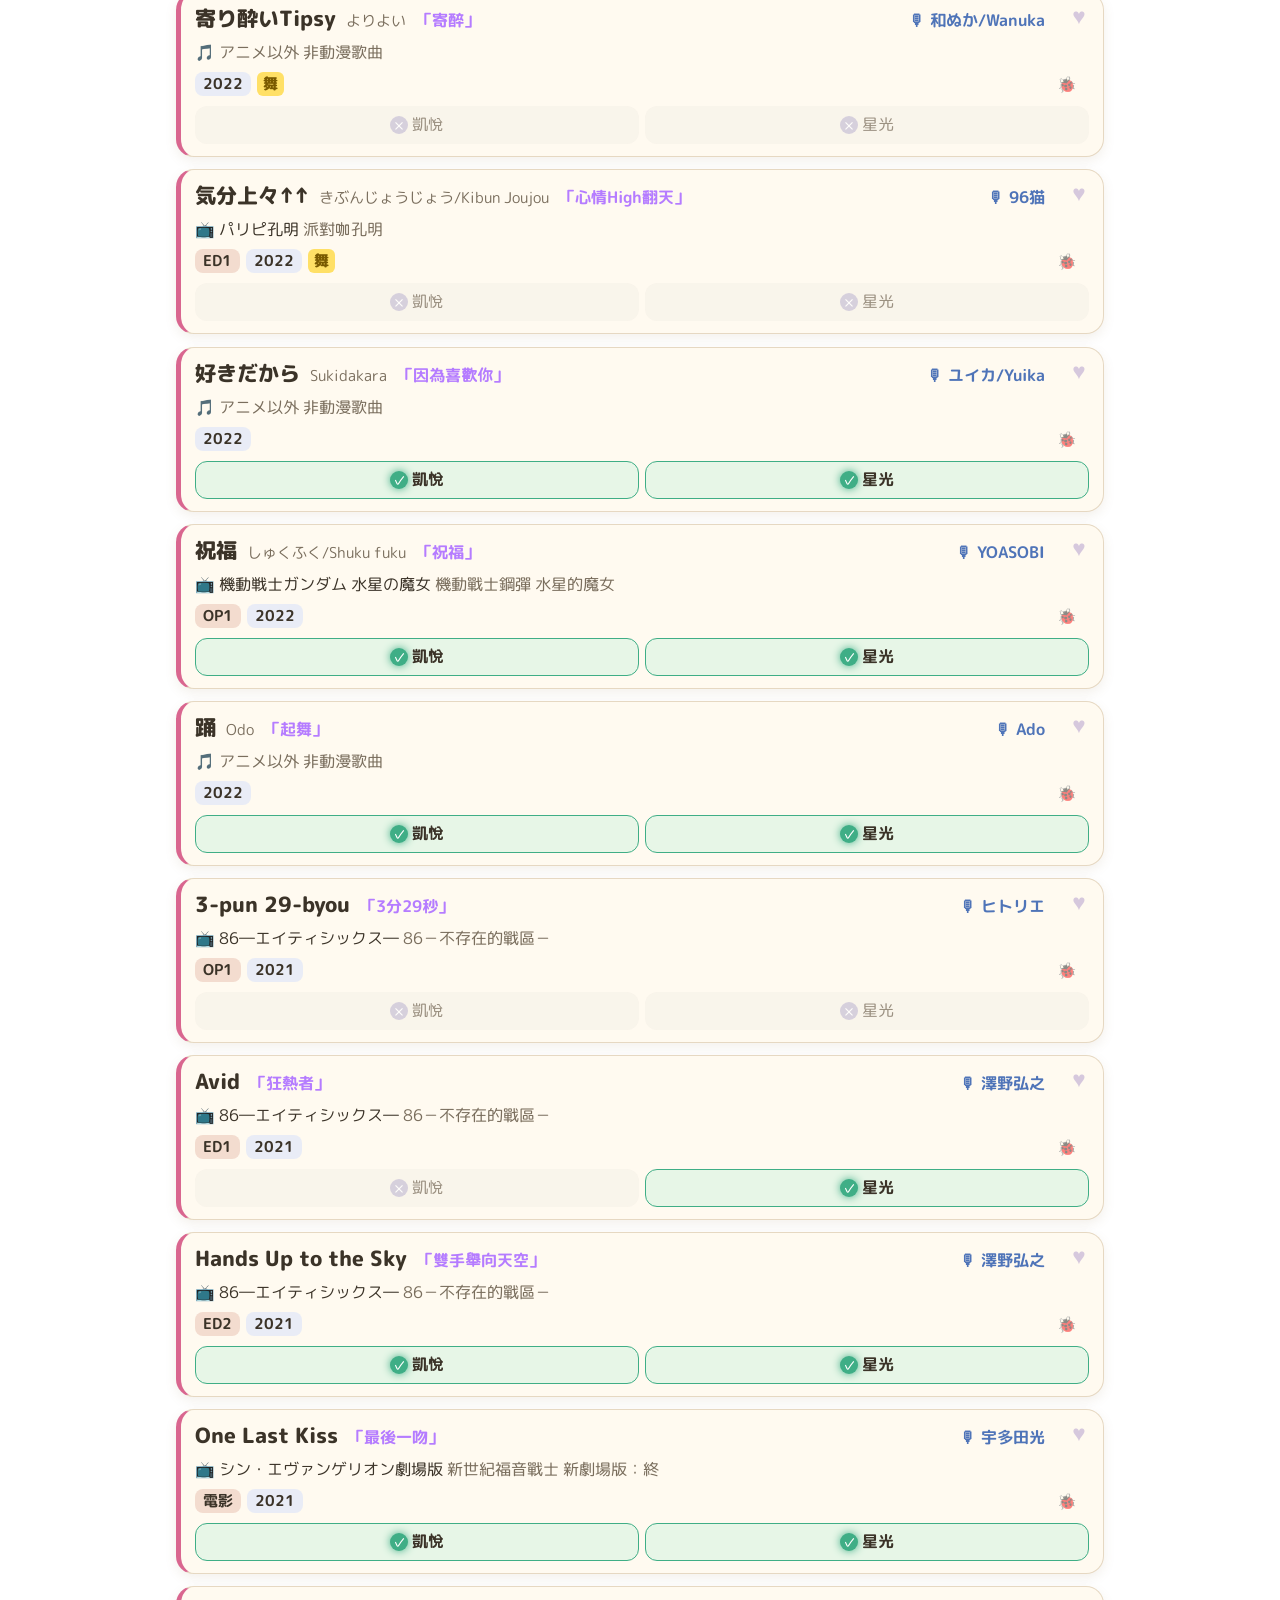
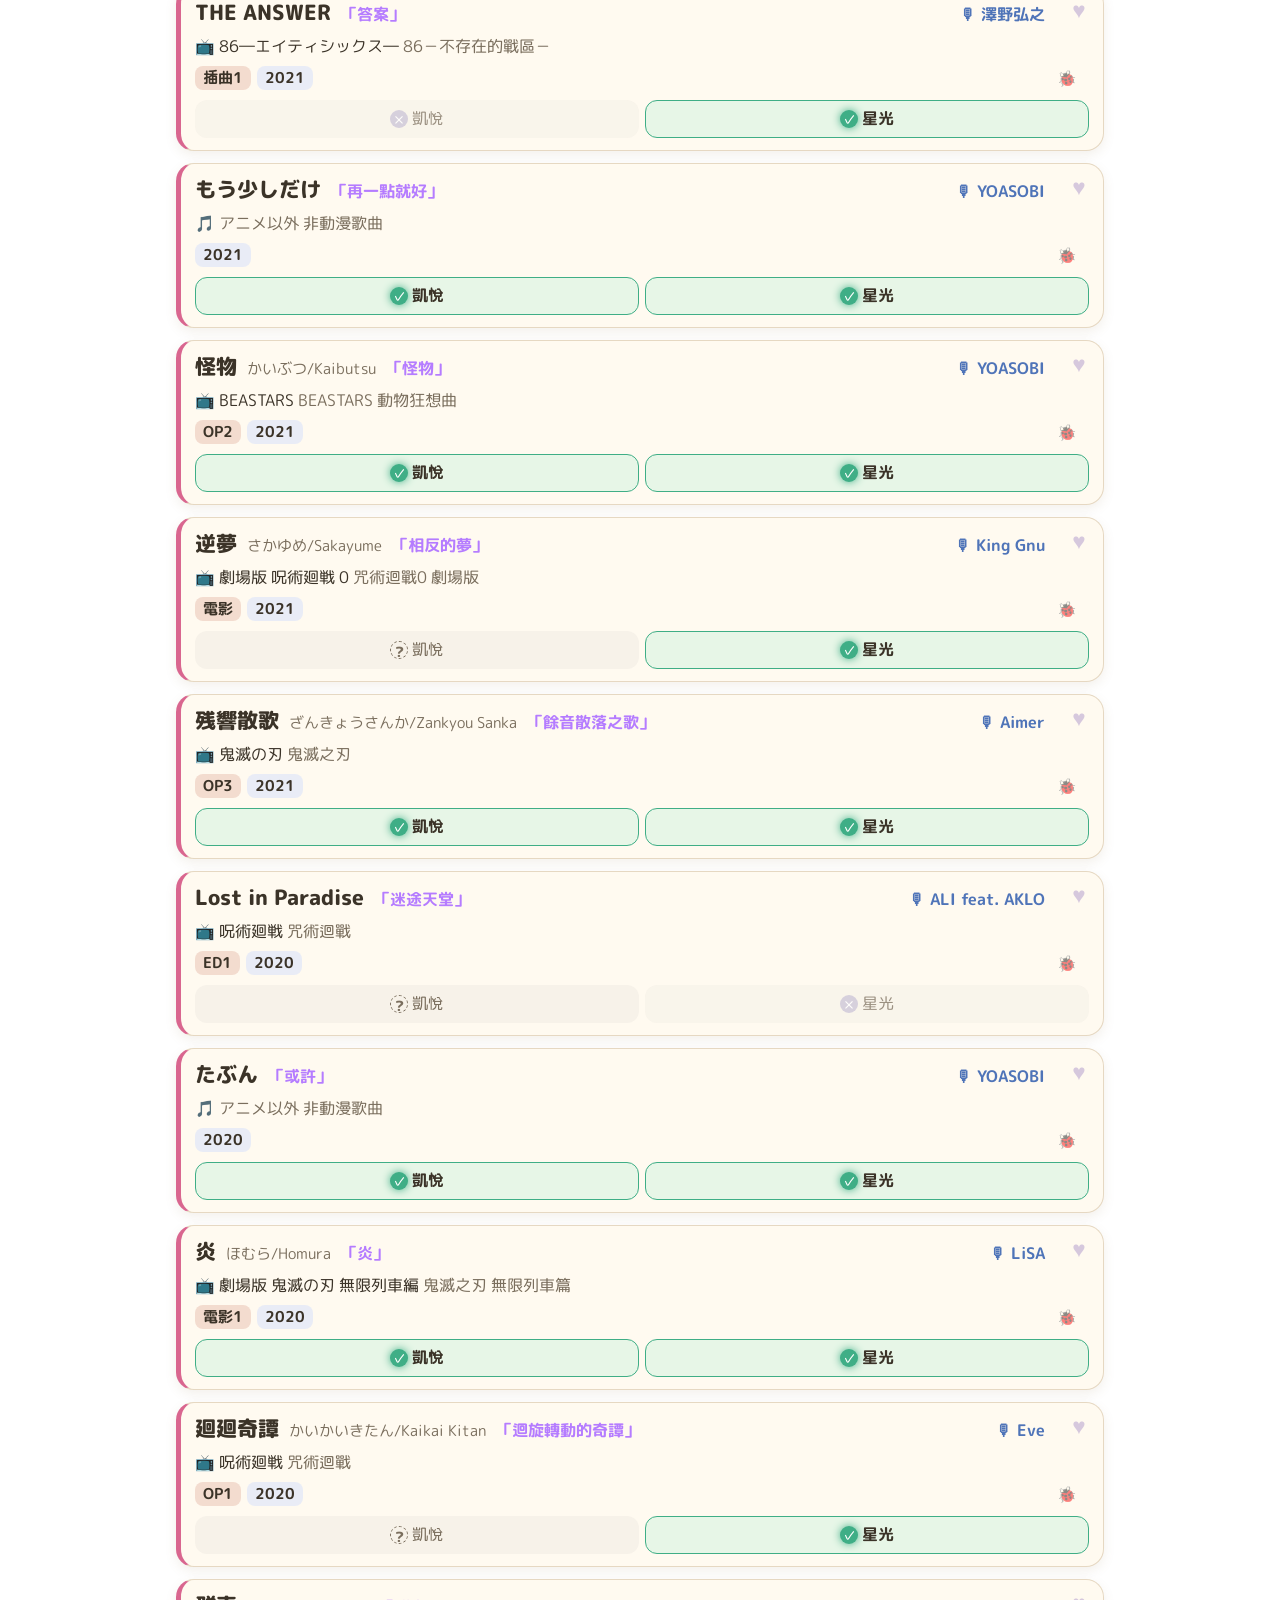
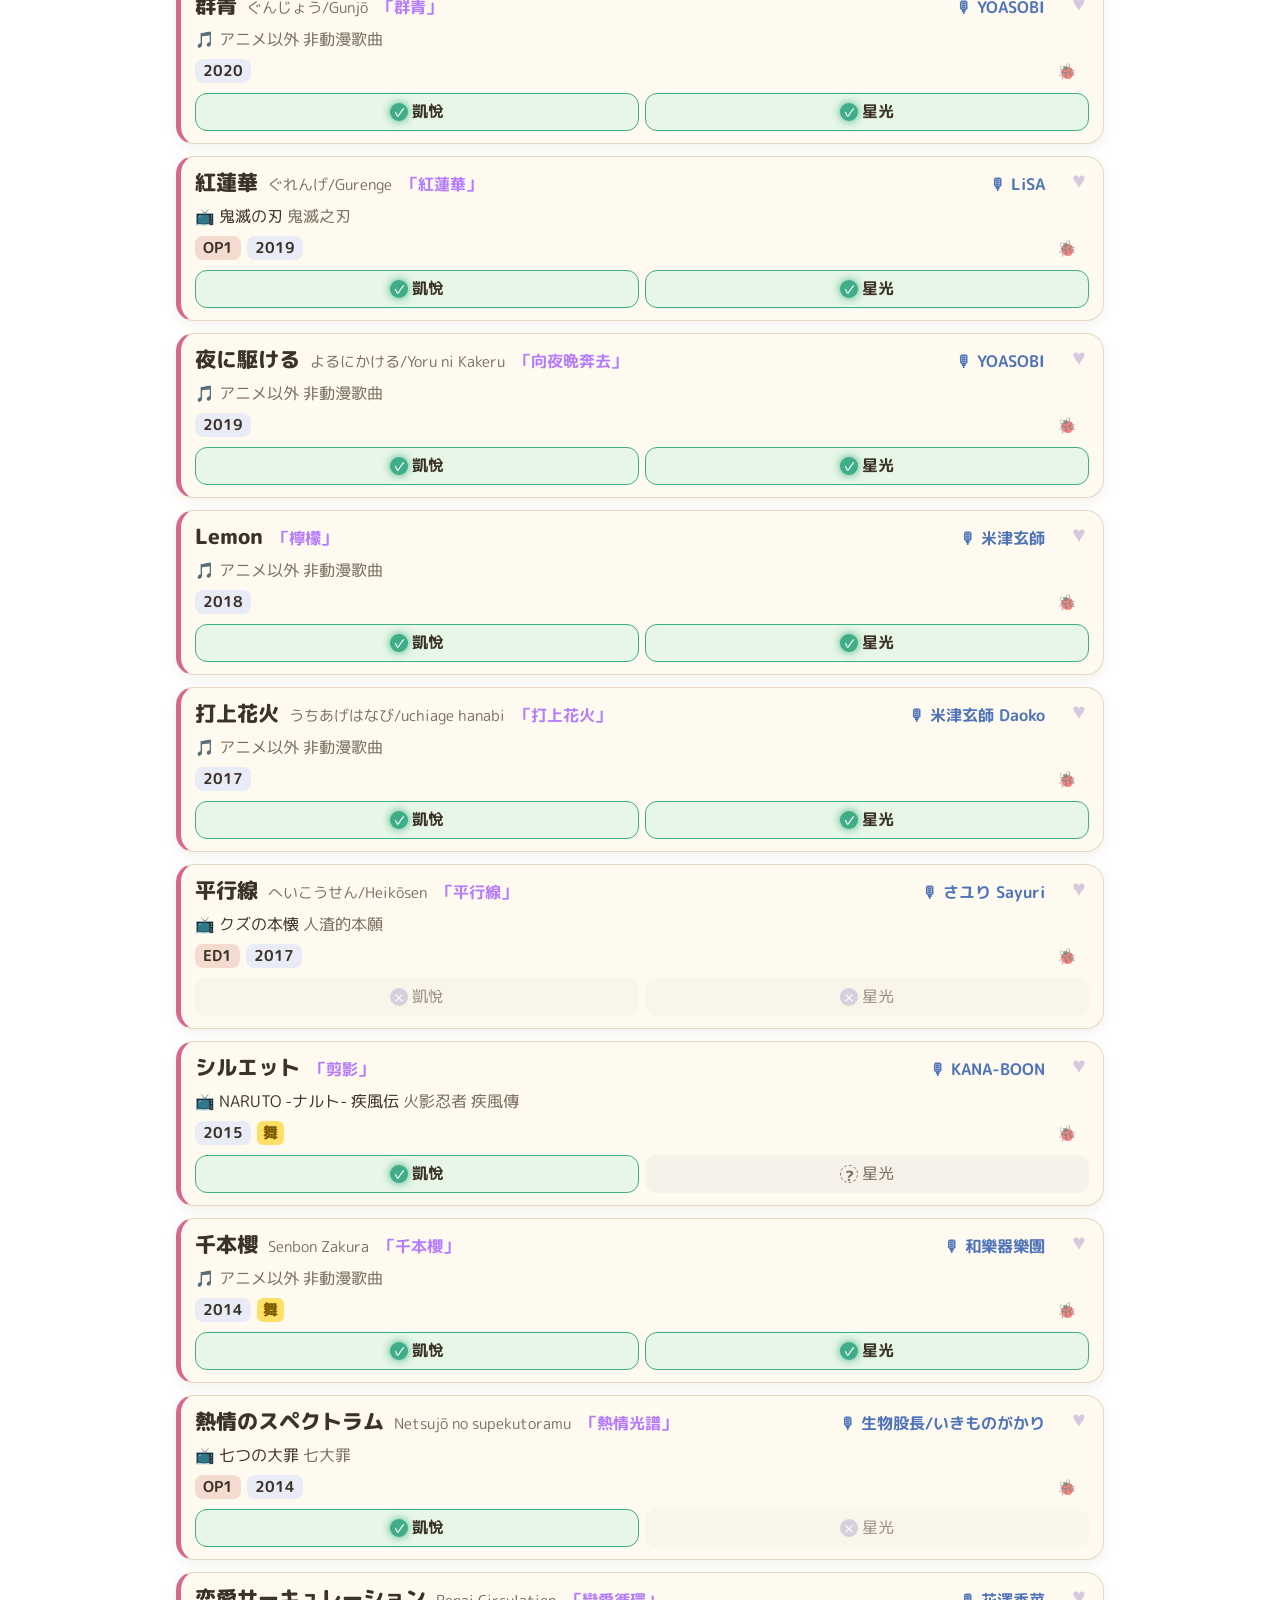
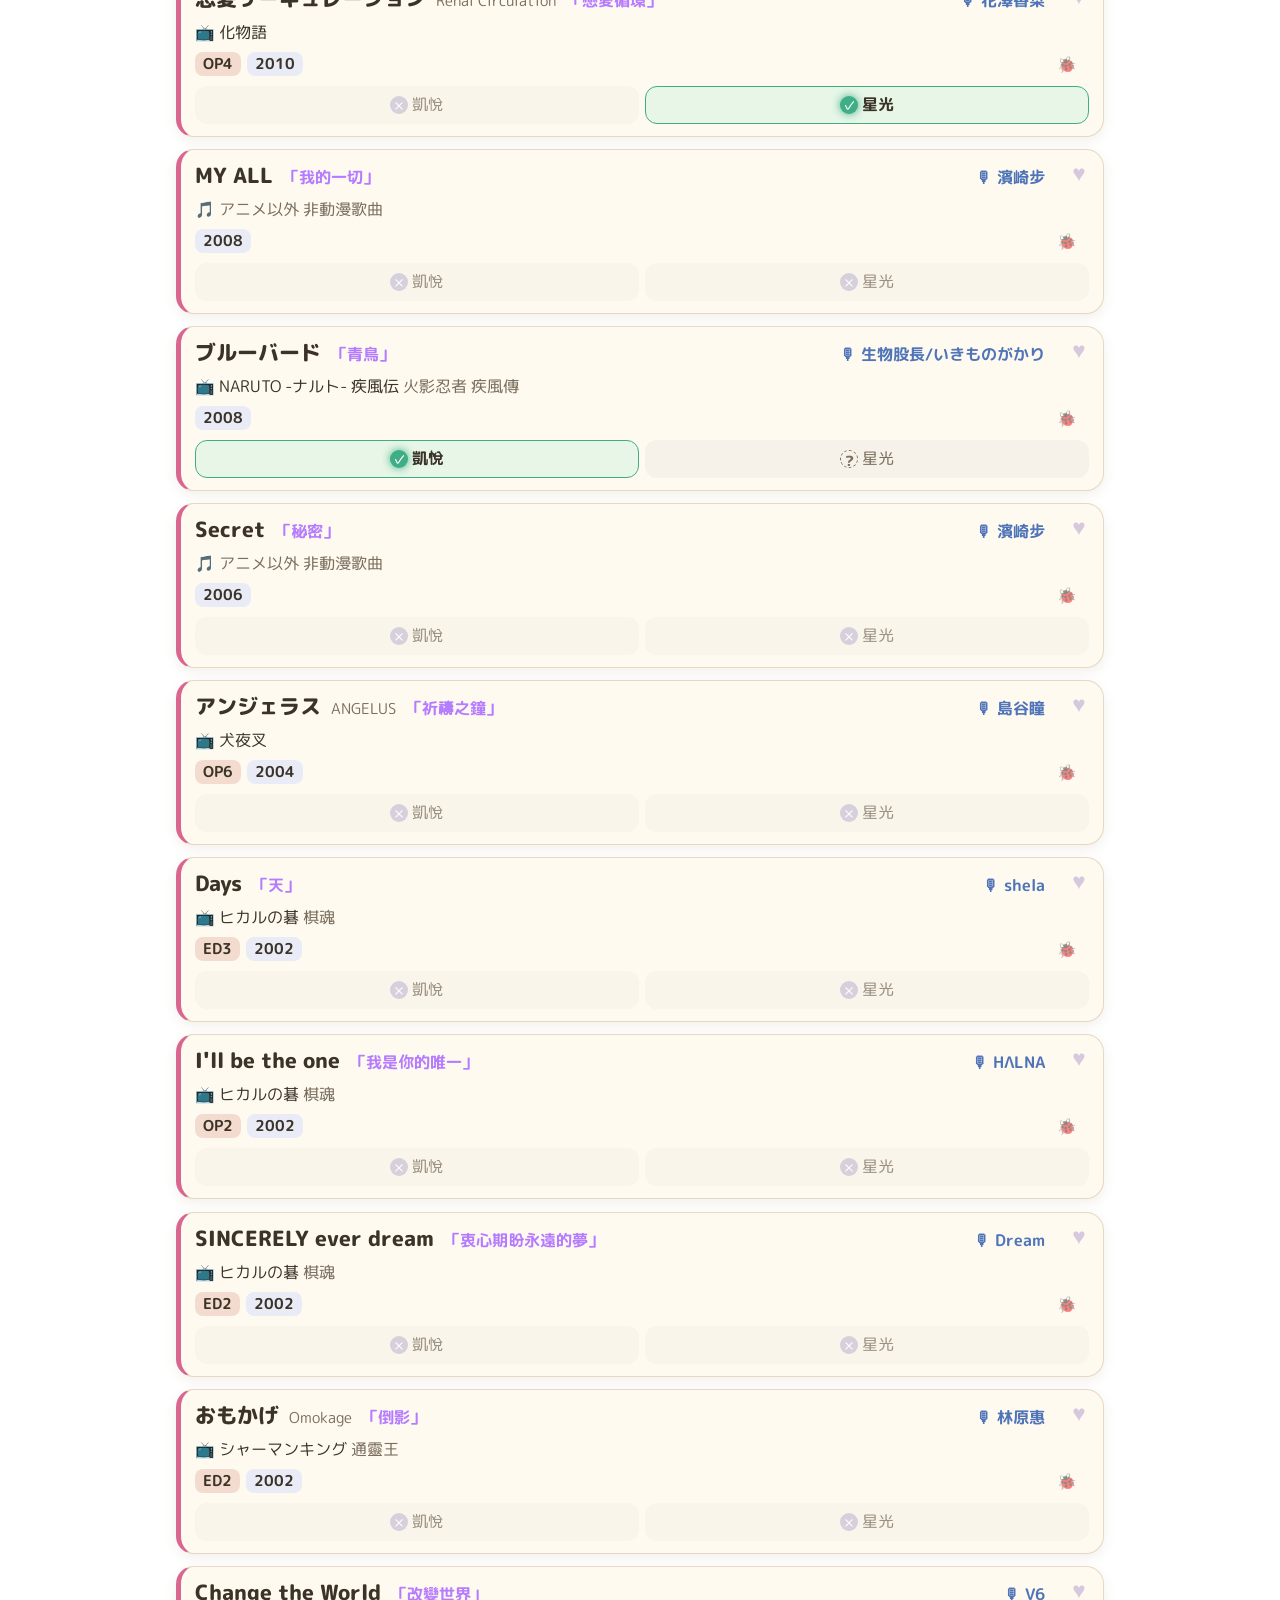
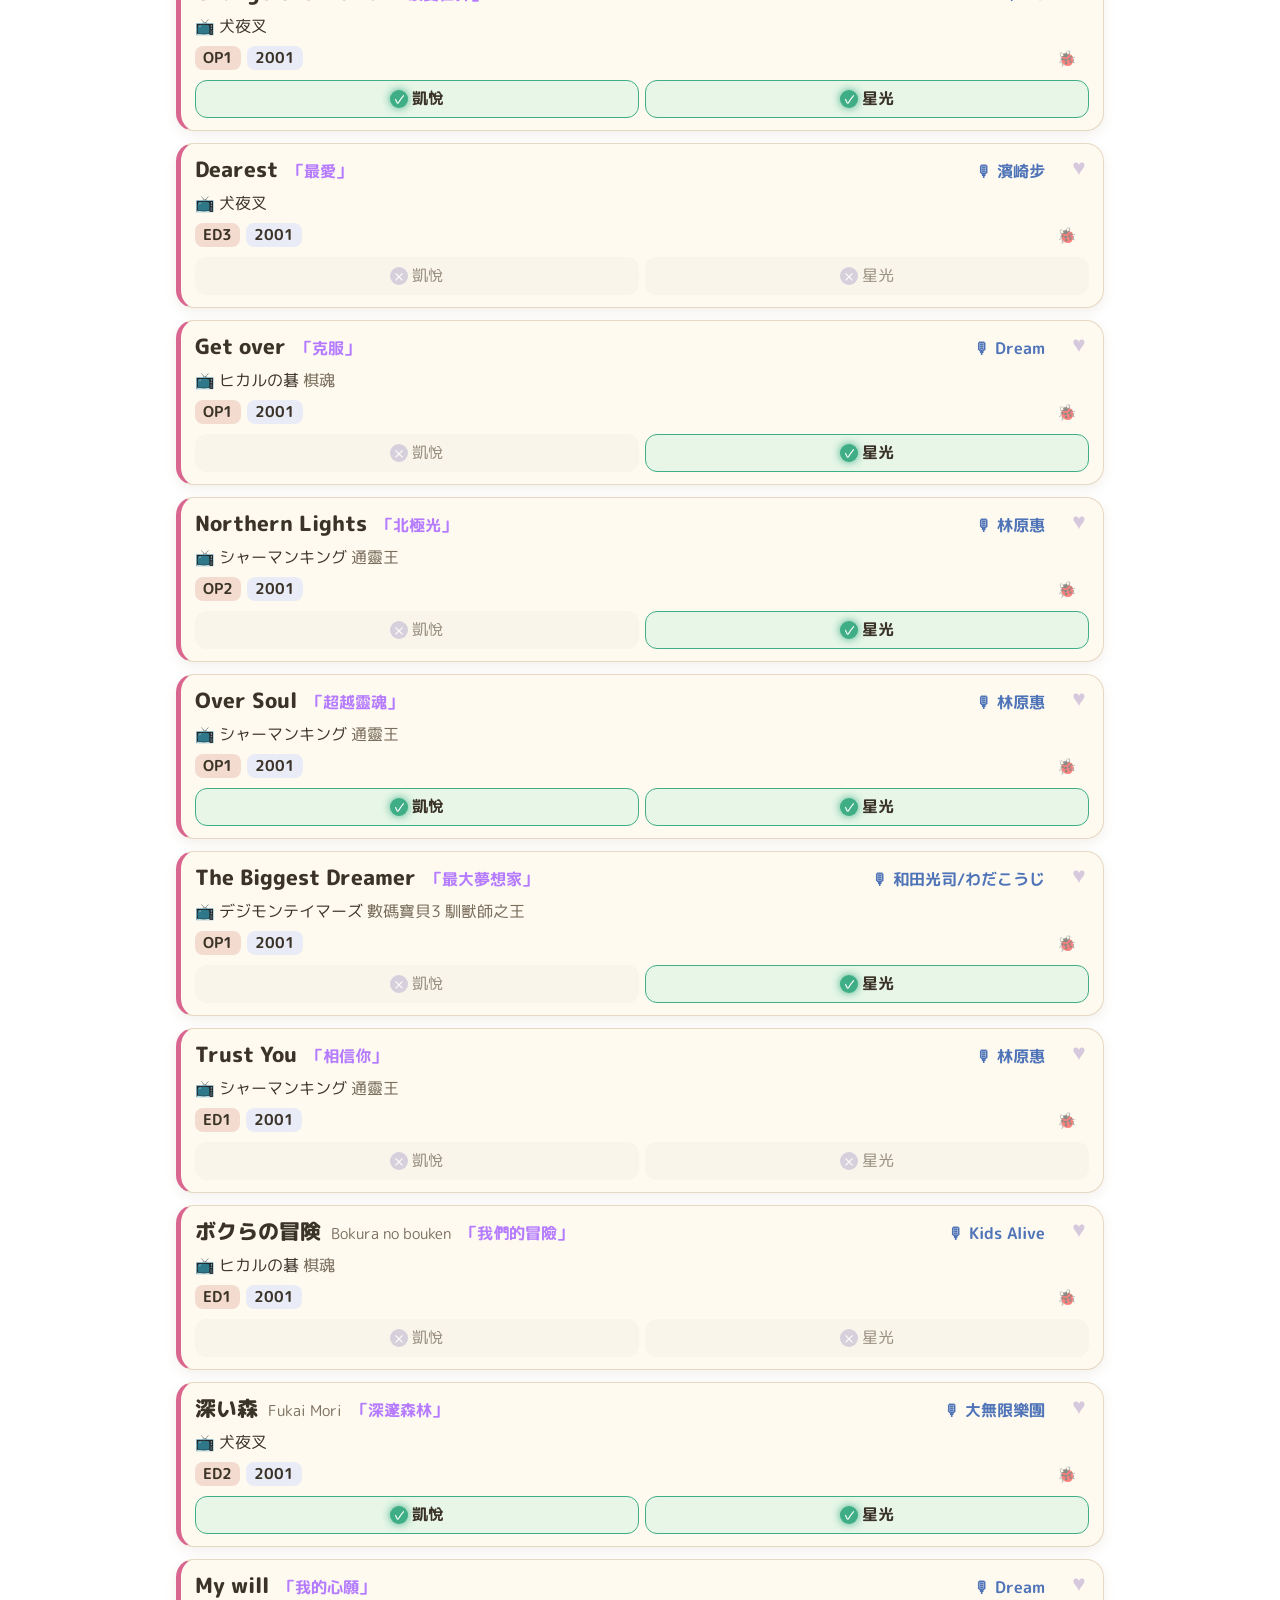
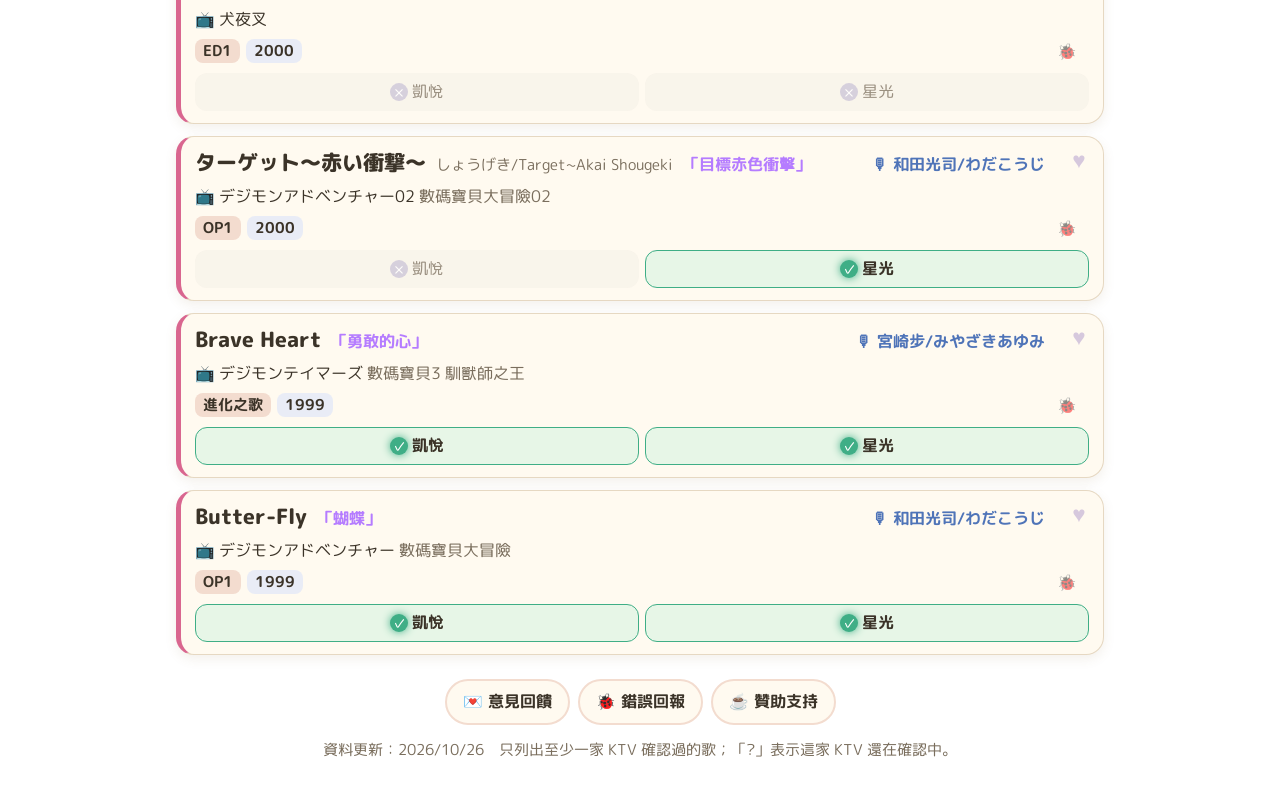
==== commit 79392d7a: "「我在哪家 KTV」改成全站狀態，拿掉「各家KTV」分頁 - 搜尋列上方新增「我在：全部｜凱悅｜星光」，選擇會記住；只列有資料的 KTV - 選了一家後只列能點的歌，「?」待確認的歌集中在最後並加小標" ====
--- a/index.html
+++ b/index.html
@@ -35,6 +35,7 @@
 </header>
 
 <div class="bar">
+  <div id="where" class="where" role="group" aria-label="我在哪家 KTV" hidden></div>
   <div class="searchbox">
     <span class="mag">🔍</span>
     <input id="q" type="search" placeholder="搜尋歌名、歌手、動漫…（中／日／英、假名、羅馬拼音皆可）" autocomplete="off">
@@ -44,7 +45,6 @@
     <button data-tab="artist">歌手</button>
     <button data-tab="anime">動漫</button>
     <button data-tab="year">年份</button>
-    <button data-tab="ktv">各家KTV</button>
     <button data-tab="fav">♥ 我的歌單</button>
   </nav>
 </div>
--- a/style.css
+++ b/style.css
@@ -59,7 +59,7 @@
 .prow { display: flex; align-items: center; gap: var(--sp-3); flex-wrap: wrap; }
 .plabel { min-width: 2.5em; font-size: var(--fs-label); font-weight: 700; color: var(--muted); }
 /* 搜尋與分頁固定在畫面上方：滑到清單任何位置都能直接重新搜尋 */
-.bar { position: sticky; top: 0; z-index: 5; padding-top: var(--sp-3); padding-bottom: var(--sp-2); background: var(--bg); }
+.bar { position: sticky; top: 0; z-index: 5; padding-top: var(--sp-2); padding-bottom: 6px; background: var(--bg); }
 .bar::after { content: ""; position: absolute; left: 0; right: 0; top: 100%; height: var(--sp-3); pointer-events: none;
   background: linear-gradient(180deg, var(--bg), transparent); }
 .logo { font-size: 34px; width: 52px; height: 52px; display: grid; place-items: center; border-radius: 18px;
@@ -93,12 +93,20 @@
 .chip.add { border-style: dashed; color: var(--pink); }
 .grp { width: 100%; font-size: var(--fs-meta); font-weight: 800; color: var(--pink); margin-top: 6px; }
 .grp:first-child { margin-top: 0; }
-.ktvpick { display: grid; grid-template-columns: repeat(auto-fit, minmax(120px, 1fr)); gap: 10px; }
-.ktvbtn { font: inherit; font-weight: 800; font-size: 1.125rem; padding: 14px 8px; border-radius: 18px; cursor: pointer; display: grid; gap: 4px; justify-items: center;
-  border: 2px solid var(--line); background: var(--card); color: var(--ink); }
-.ktvbtn i { font-style: normal; font-size: var(--fs-meta); font-weight: 400; color: var(--muted); }
-.ktvbtn.on { border-color: var(--mint); box-shadow: 0 0 0 3px #3fd6a633, 0 0 18px #3fd6a655; }
-.lampbig { font-size: 1.625rem; }
+/* 我在哪家 KTV：全站狀態，跟搜尋一起固定在上方 */
+/* 按鈕平分整排、不橫向捲動，選中的那家永遠看得到；字級大到放不下時先藏曲數 */
+.bar { container-type: inline-size; }
+.where { display: flex; align-items: center; gap: 6px; margin-bottom: var(--sp-2); }
+.where[hidden] { display: none; }
+.wlabel { flex: none; font-size: var(--fs-label); font-weight: 700; color: var(--muted); padding-right: 2px; }
+.where button { flex: 1 1 auto; min-width: 0; justify-content: center; display: inline-flex; align-items: center; gap: 6px; min-height: var(--tap); padding: 0 10px; border-radius: 999px; cursor: pointer; white-space: nowrap;
+  font: inherit; font-size: var(--fs-label); font-weight: 700; border: 2px solid var(--line); background: var(--card); color: var(--ink); }
+.where button i { font-style: normal; font-weight: 400; font-size: var(--fs-meta); color: var(--muted); font-variant-numeric: tabular-nums; }
+.where button[aria-pressed="true"] { border-color: var(--mint); background: #3fd6a626; }
+.where button[aria-pressed="true"] i { color: var(--ink); }
+@container (max-width: 18rem) { .where button i { display: none; } }
+.sect { margin-top: var(--sp-3); }
+.sect h2 { margin: 0; font-size: var(--fs-label); font-weight: 800; color: var(--muted); }
 .pltools { margin-top: 10px; display: flex; gap: 6px; flex-wrap: wrap; }
 .pltools button, .row button { font: inherit; font-size: var(--fs-label); border: 1.5px solid var(--line); background: var(--card); color: var(--ink); border-radius: 10px; min-height: var(--tap); padding: 0 var(--sp-3); cursor: pointer; }
 
@@ -155,7 +163,6 @@
 .legend .pendingnote { flex-basis: 100%; }
 .legend .pendingnote:empty { display: none; }
 .sr { position: absolute; width: 1px; height: 1px; overflow: hidden; clip-path: inset(50%); white-space: nowrap; }
-.ktvbtn.pending { cursor: default; border-style: dashed; color: var(--muted); }
 .clearq { margin-top: var(--sp-3); min-height: var(--tap); padding: 0 var(--sp-4); font: inherit; font-weight: 700; border-radius: 999px;
   border: 2px solid var(--pink2); background: var(--card); color: var(--ink); cursor: pointer; }
 .actions { display: flex; flex-wrap: wrap; justify-content: center; gap: 8px; margin: 14px 0; }
@@ -199,4 +206,7 @@
 .ktv { justify-content: center; padding: 6px 4px; border-radius: 12px; font-size: var(--fs-label); border: 1.5px solid transparent; white-space: nowrap; }
 .ktv.y { border-color: var(--mint); }
 .ktv.n { opacity: .75; }
+/* 所在那家排第一格並加粗外框 */
+.ktv.me { font-weight: 800; border-width: 2.5px; }
+.ktv.me.u, .ktv.me.n { border-color: var(--muted); }
 .lamp { width: 1.25em; height: 1.25em; font-size: .8rem; flex: none; }
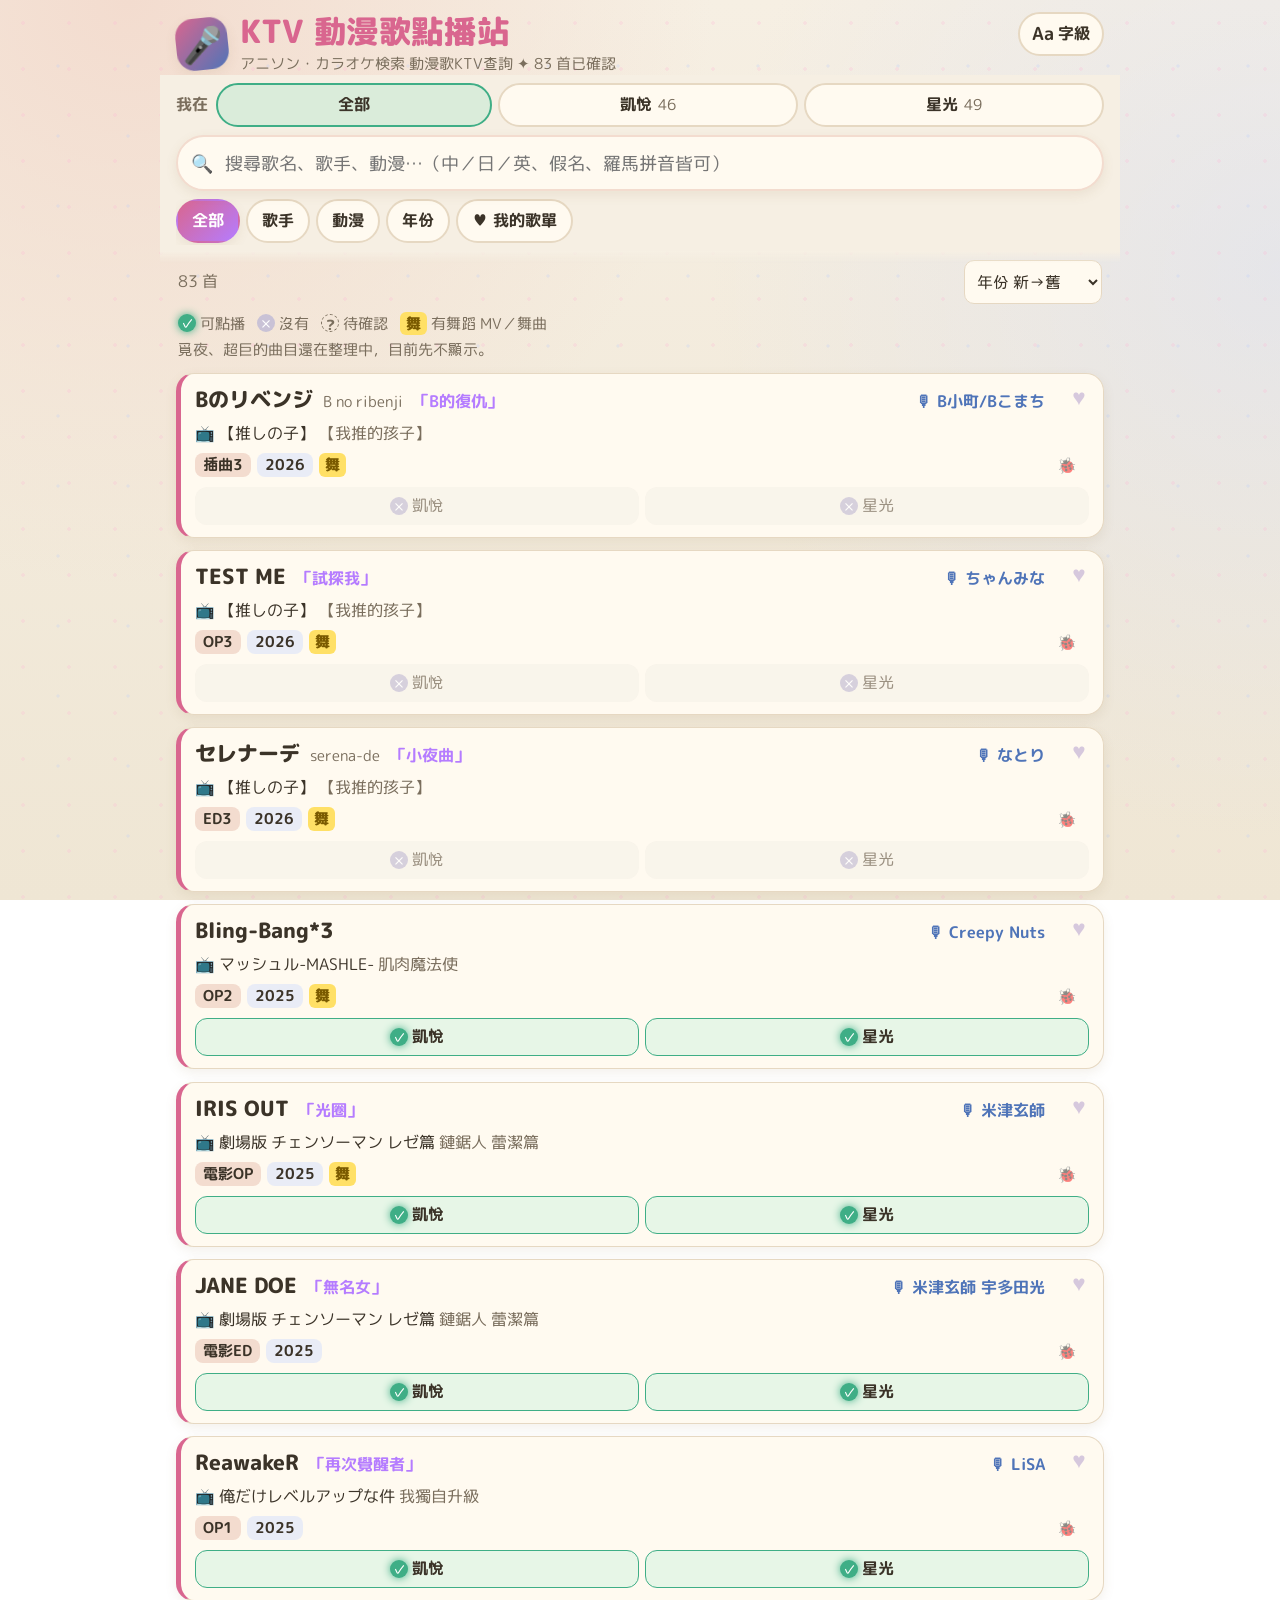
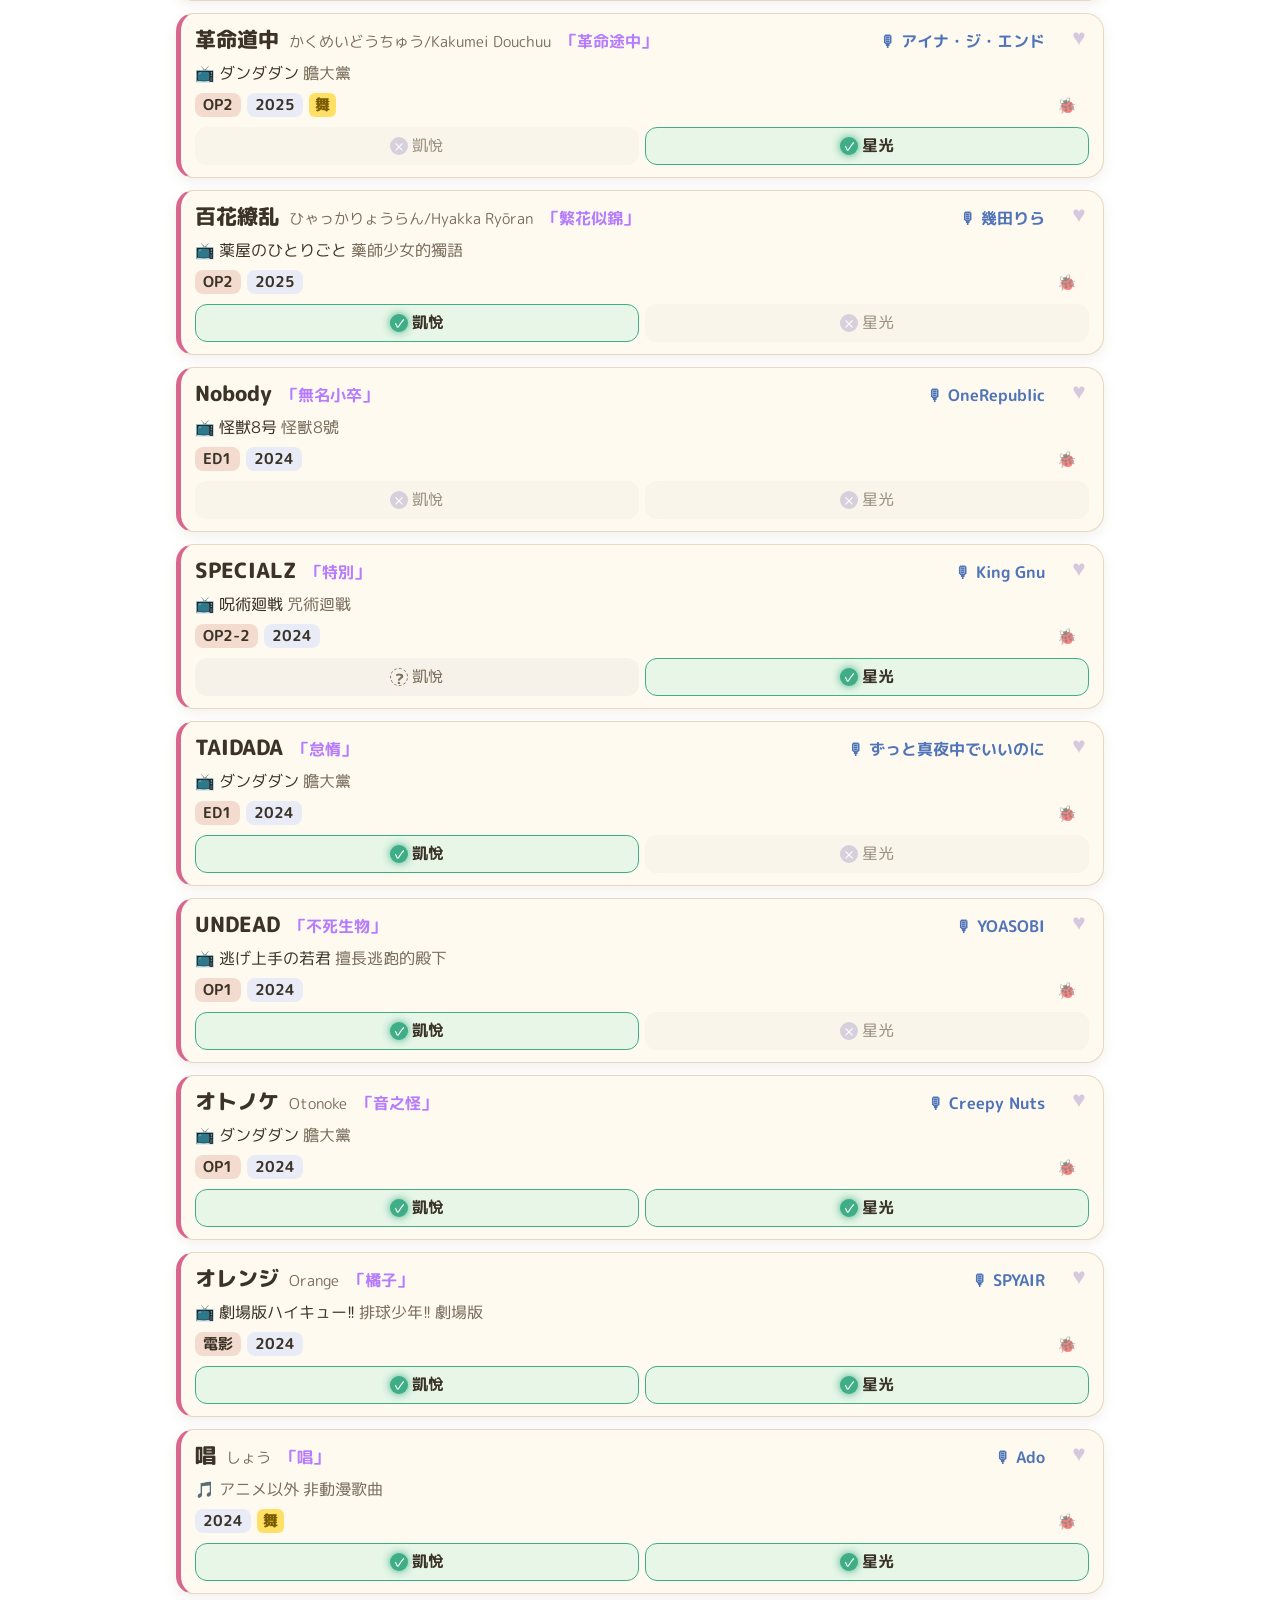
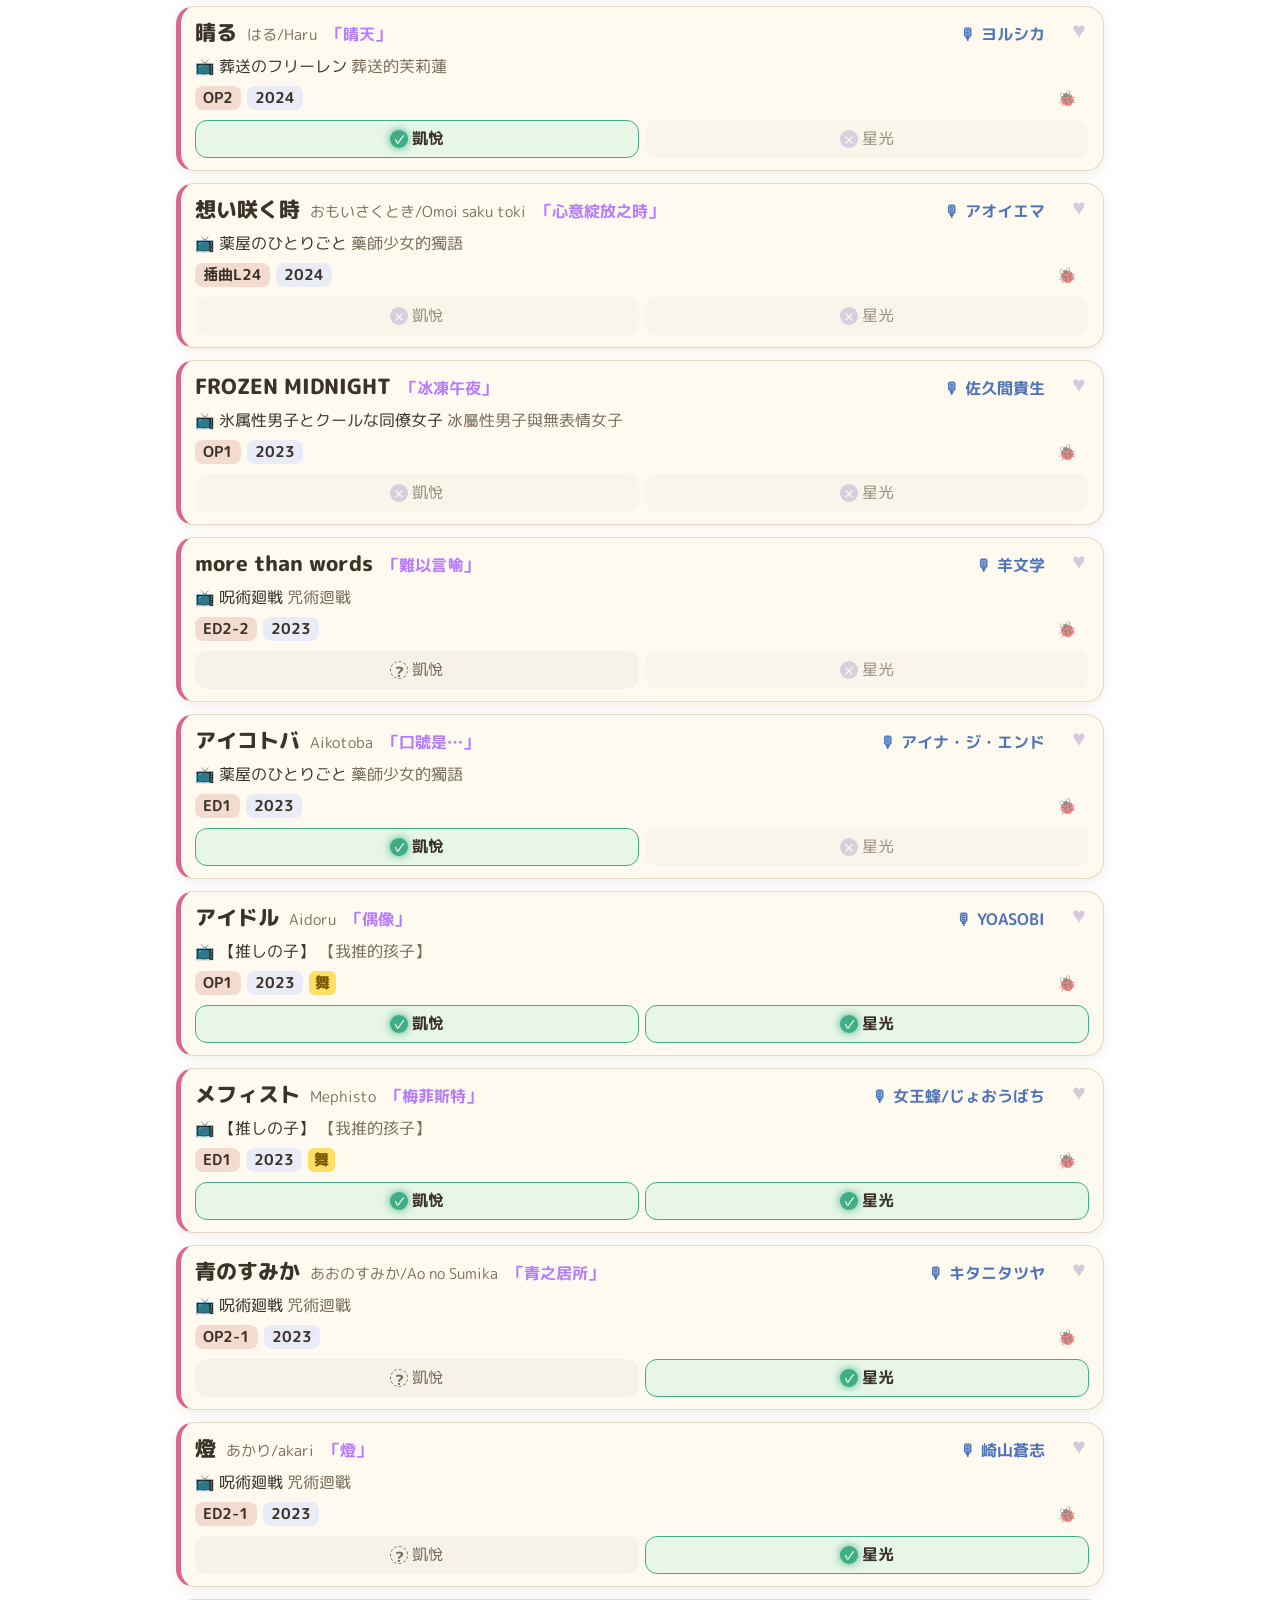
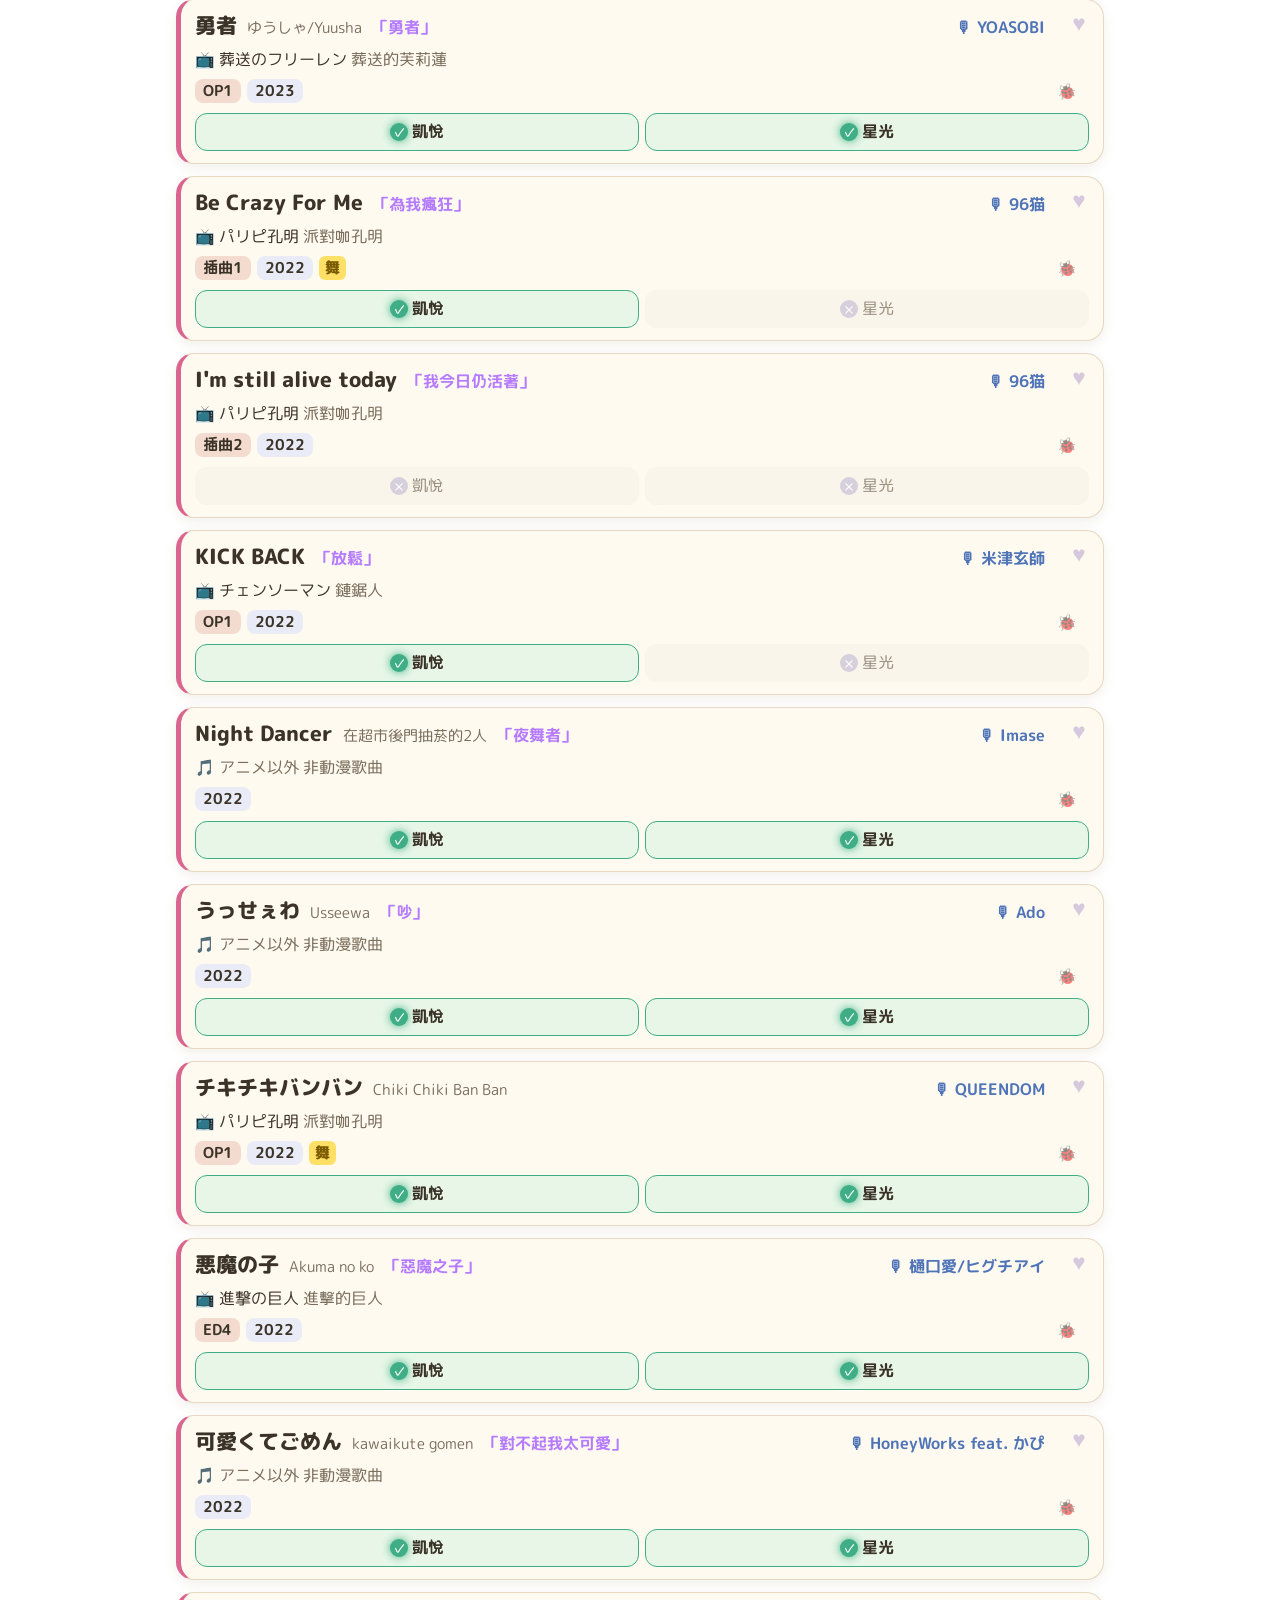
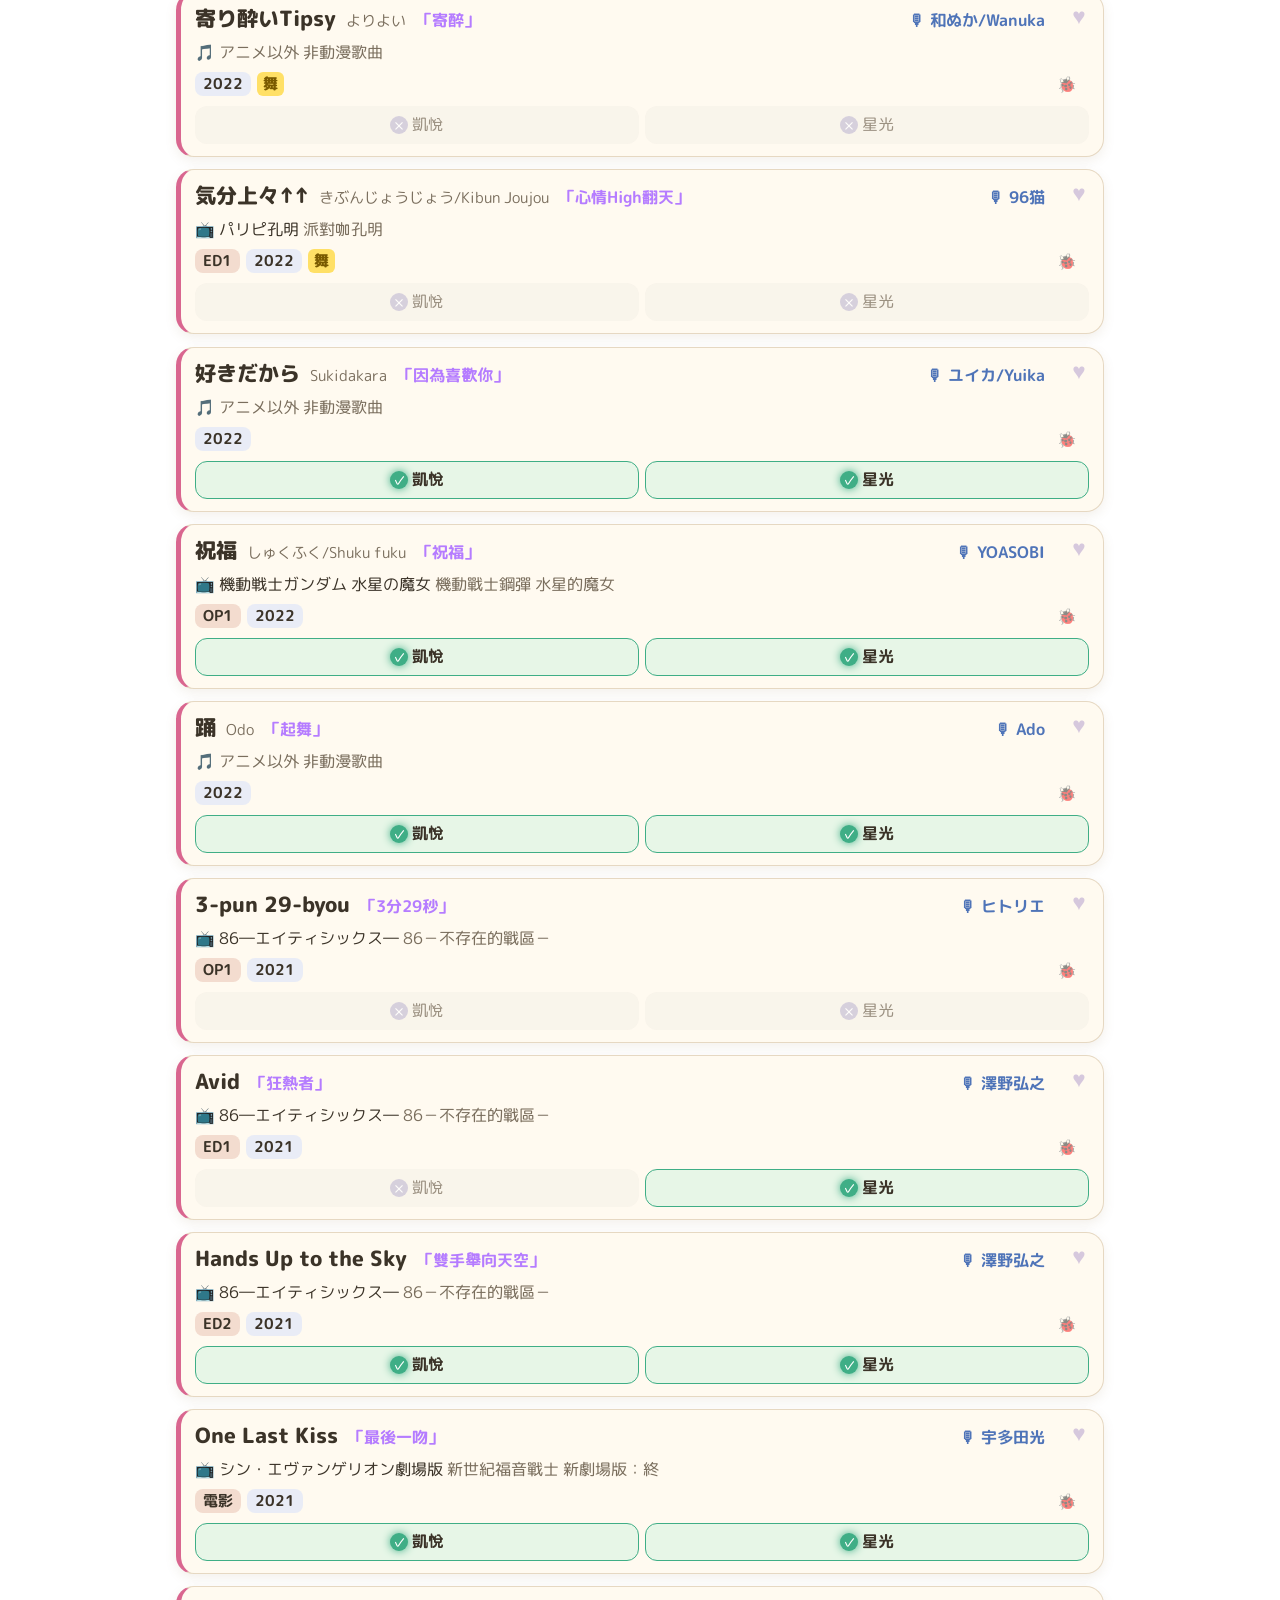
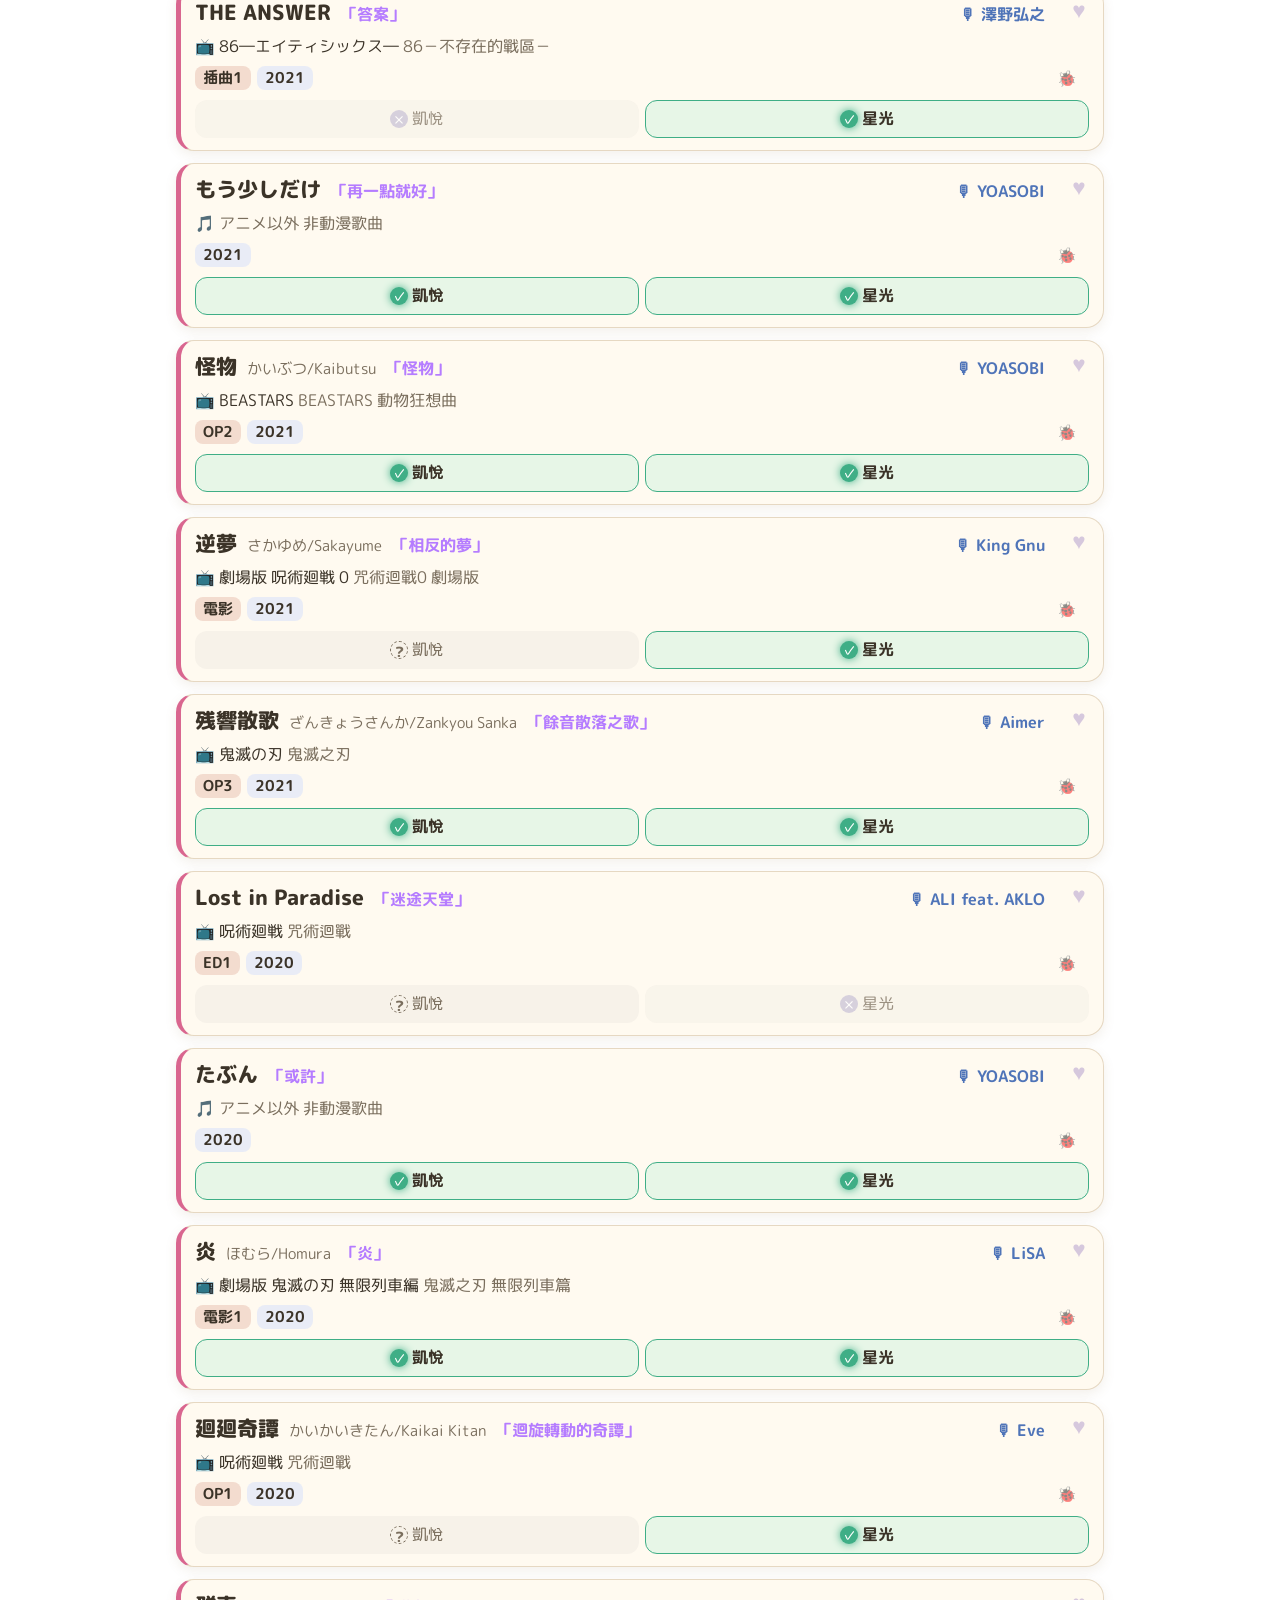
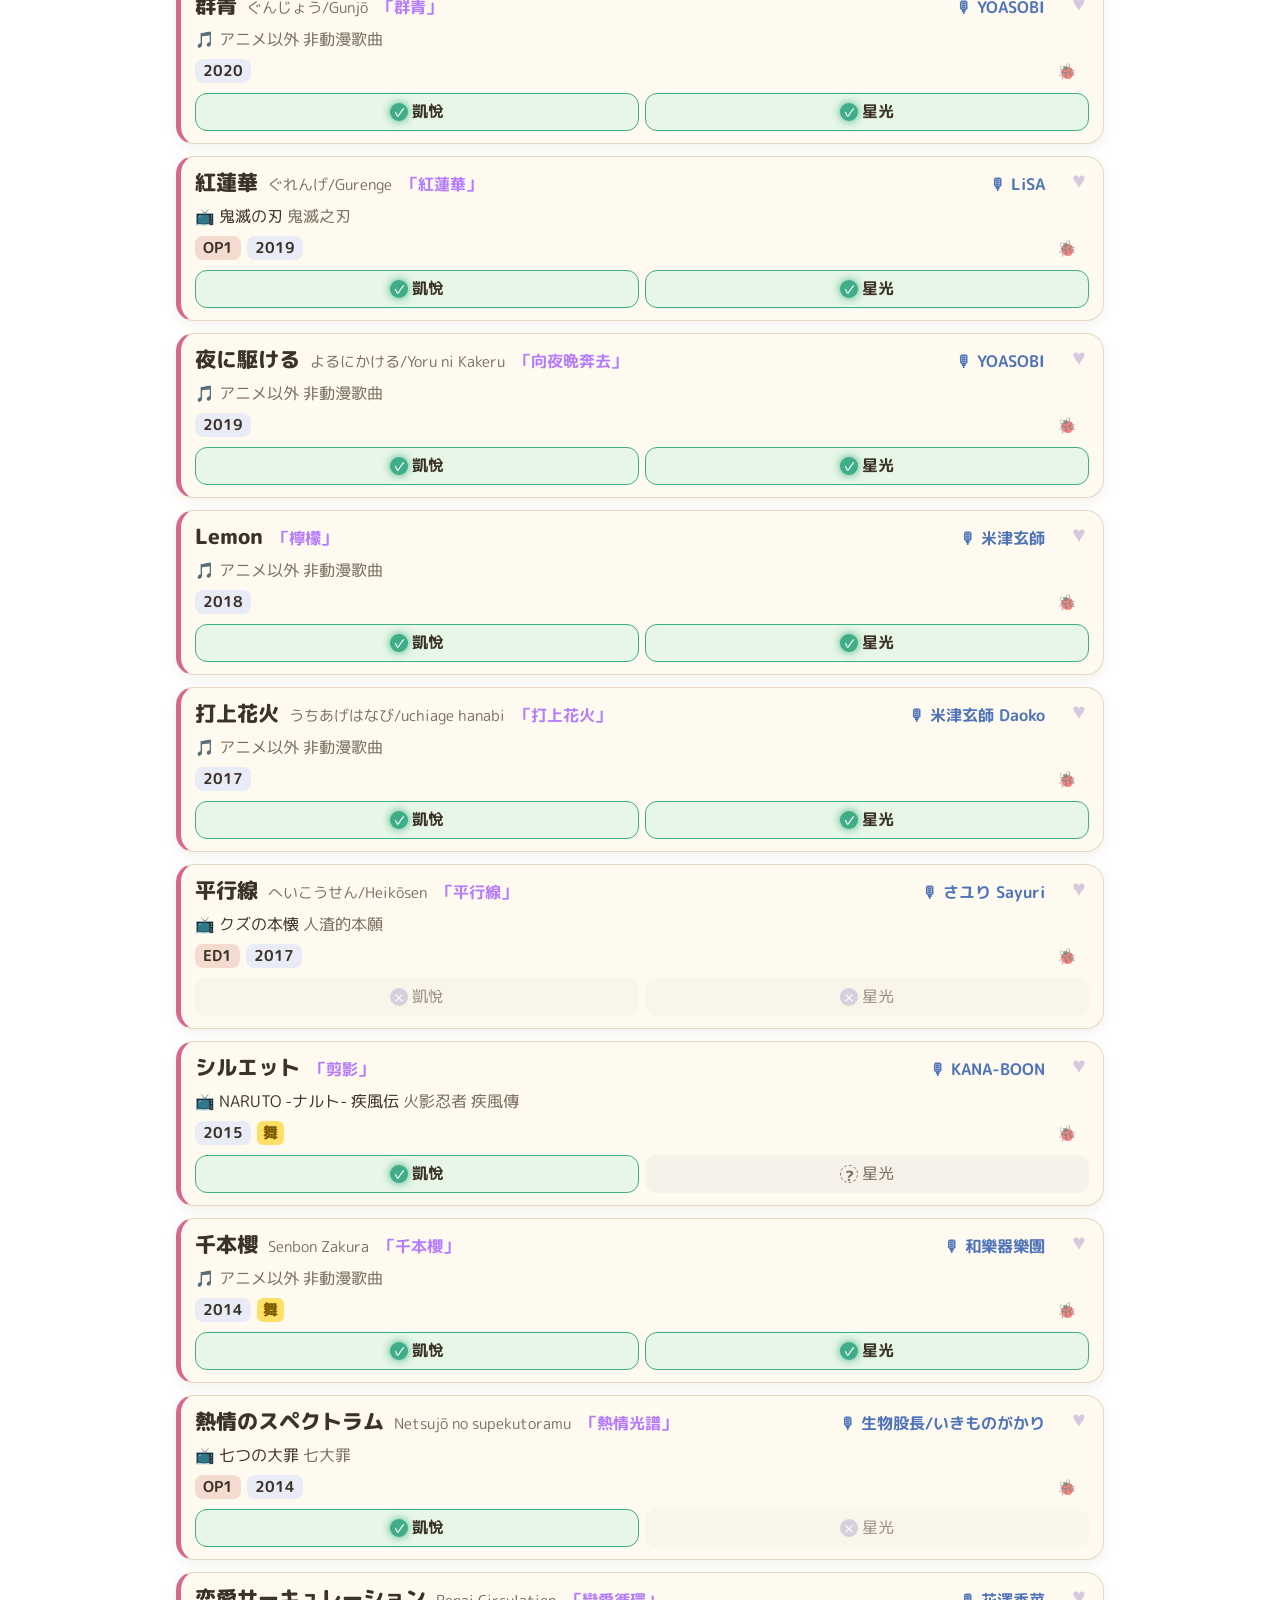
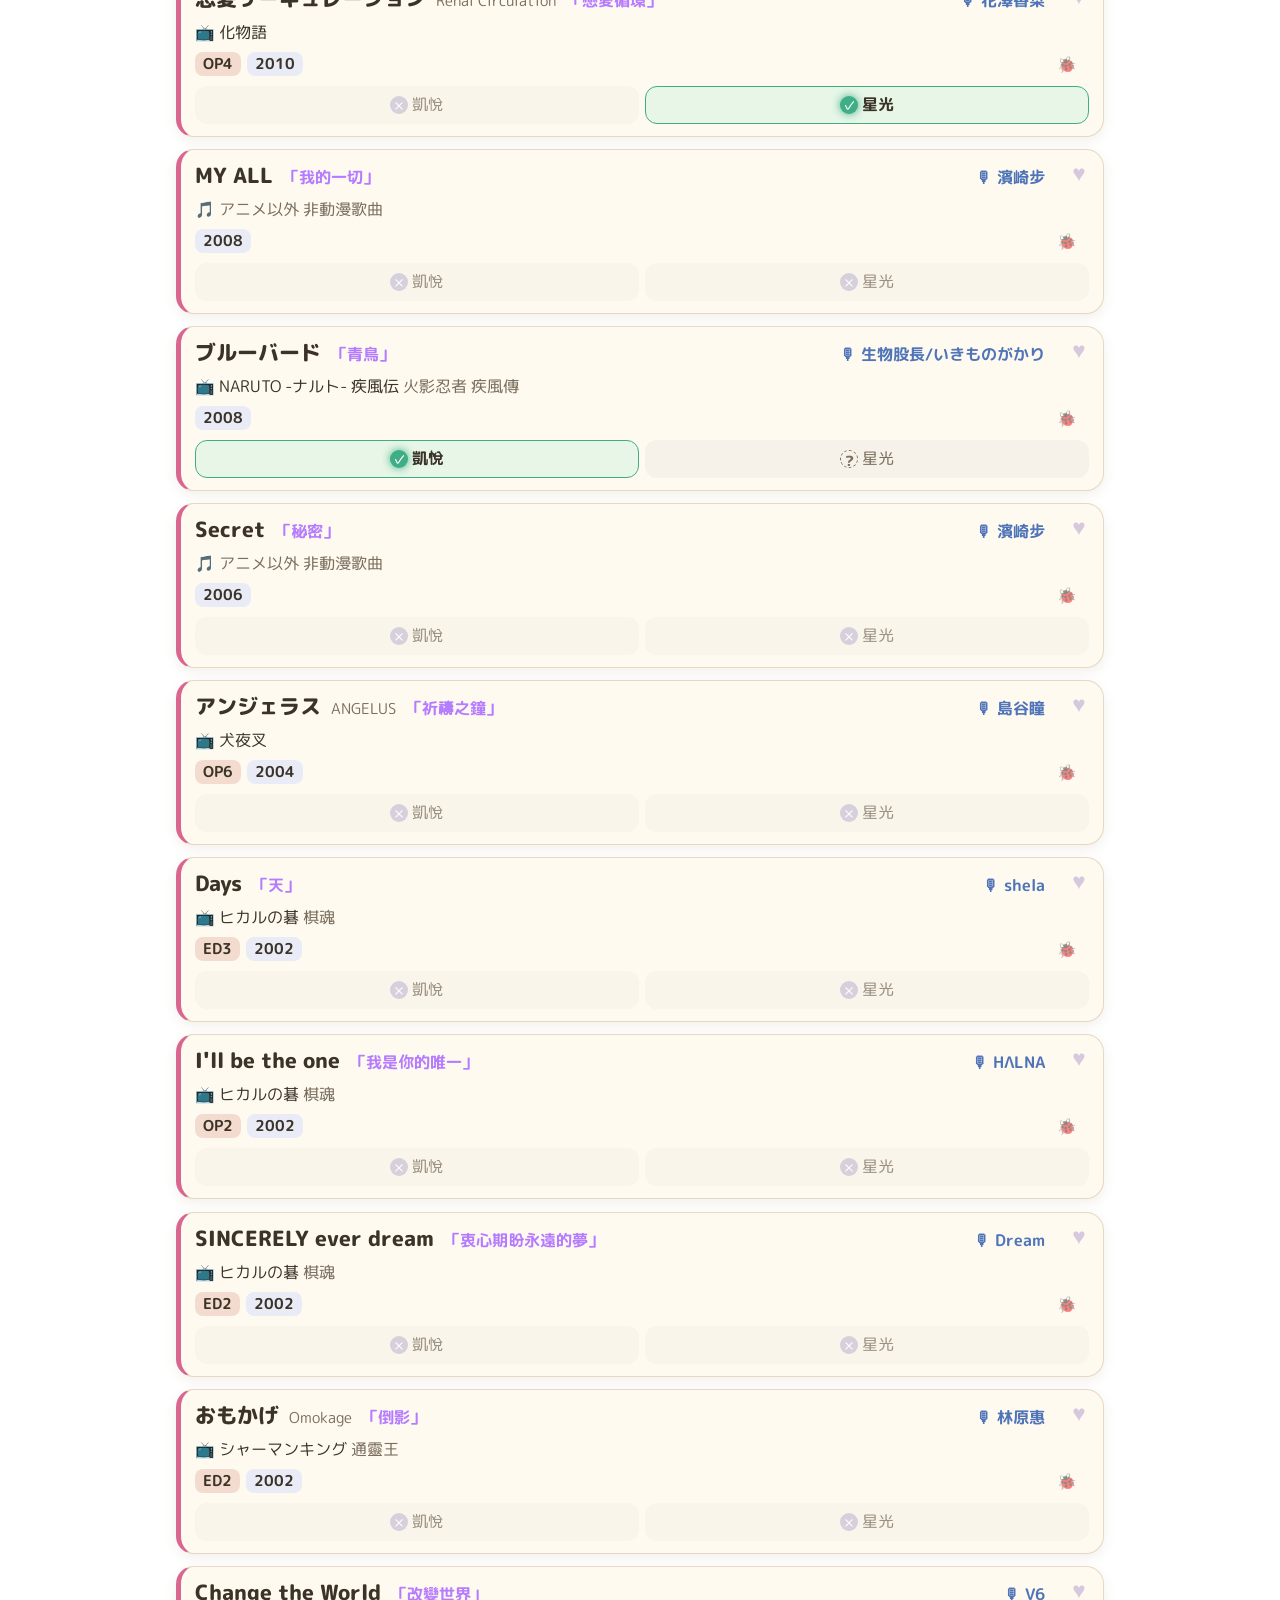
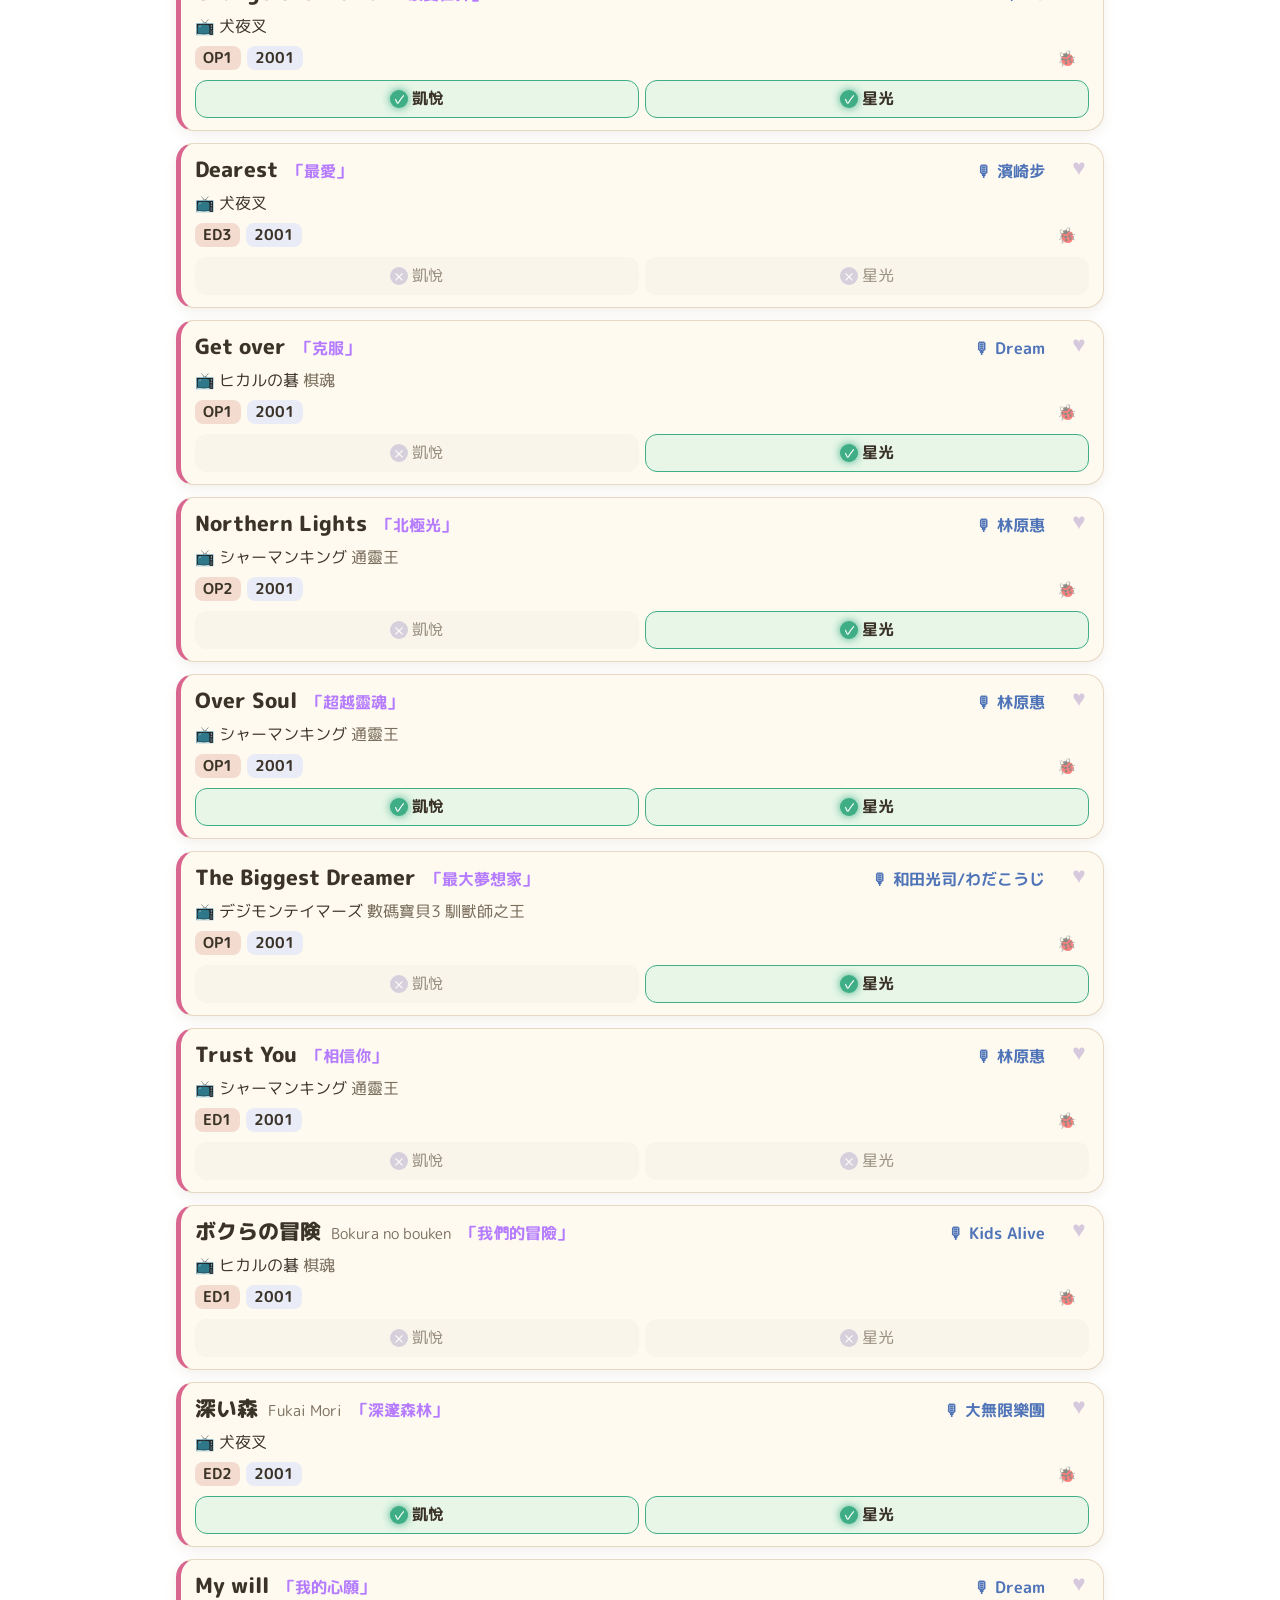
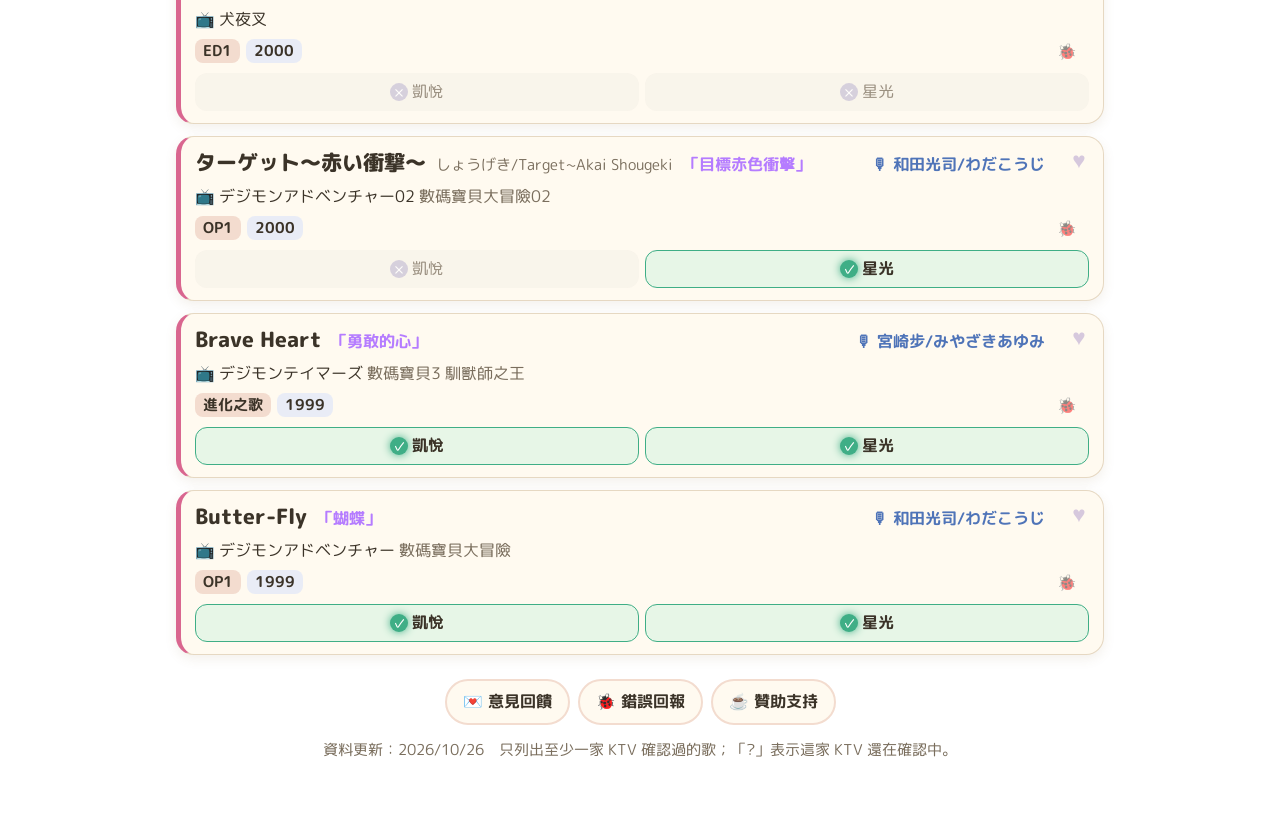
==== commit a4d1d726: "無障礙語意與邊界情況：開關狀態、焦點框、歌單對話框、刪除可復原 - 分頁、主題、標籤、切換鈕、歌單都加 aria-pressed；拿掉不完整的 tablist - 搜尋框加 aria-label；全站" ====
--- a/index.html
+++ b/index.html
@@ -19,7 +19,7 @@
 
 <header class="top">
   <div class="brand">
-    <span class="logo">🎤</span>
+    <span class="logo" aria-hidden="true">🎤</span>
     <div>
       <h1>KTV 動漫歌點播站</h1>
       <p class="sub"><span lang="ja">アニソン・カラオケ検索</span> 動漫歌KTV查詢 ✦ <span id="count">…</span> 首已確認</p>
@@ -37,10 +37,10 @@
 <div class="bar">
   <div id="where" class="where" role="group" aria-label="我在哪家 KTV" hidden></div>
   <div class="searchbox">
-    <span class="mag">🔍</span>
-    <input id="q" type="search" placeholder="搜尋歌名、歌手、動漫…（中／日／英、假名、羅馬拼音皆可）" autocomplete="off">
+    <span class="mag" aria-hidden="true">🔍</span>
+    <input id="q" type="search" aria-label="搜尋歌名、歌手、動漫" enterkeyhint="search" placeholder="搜尋歌名、歌手、動漫…（中／日／英、假名、羅馬拼音皆可）" autocomplete="off">
   </div>
-  <nav class="tabs" role="tablist">
+  <nav class="tabs" aria-label="分類">
     <button data-tab="all" class="on">全部</button>
     <button data-tab="artist">歌手</button>
     <button data-tab="anime">動漫</button>
@@ -72,8 +72,9 @@
   <p class="upd">資料更新：<span id="updated"></span>　只列出至少一家 KTV 確認過的歌；「?」表示這家 KTV 還在確認中。</p>
 </footer>
 
-<dialog id="dlg"><form method="dialog" class="dlg"><div id="dlgbody"></div><button class="close" value="x" aria-label="關閉">✕</button></form></dialog>
+<dialog id="dlg" aria-labelledby="dlgtitle"><form method="dialog" class="dlg"><div id="dlgbody"></div><button class="close" value="x" aria-label="關閉">✕</button></form></dialog>
 <div id="toast" class="toast" role="status"></div>
+<p id="status" class="sr" role="status"></p>
 
 <script src="config.js"></script>
 <script src="app.js"></script>
--- a/style.css
+++ b/style.css
@@ -72,6 +72,9 @@
 .searchbox input { width: 100%; font: inherit; font-size: 1rem; padding: .7em 1em .7em 2.6em; border-radius: 999px;
   border: 2px solid var(--pink2); background: var(--card); color: var(--ink); outline: none; box-shadow: var(--shadow); }
 .searchbox input:focus { border-color: var(--pink); }
+/* 鍵盤焦點：統一一圈深色框，三種主題都看得清楚（滑鼠／觸控點擊不會出現） */
+:focus-visible { outline: 3px solid var(--ink); outline-offset: 2px; }
+.searchbox input:focus-visible { outline-offset: 1px; }
 .mag { position: absolute; left: 15px; top: 50%; transform: translateY(-50%); }
 .tabs { display: flex; gap: 6px; margin-top: var(--sp-2); overflow-x: auto; scrollbar-width: none; padding-bottom: 2px; }
 .tabs button { flex: none; font: inherit; font-weight: 700; font-size: var(--fs-label); min-height: var(--tap); padding: 0 14px; border-radius: 999px; cursor: pointer;
@@ -182,10 +185,19 @@
 .pllist { display: grid; gap: 8px; margin: 10px 0; }
 .pllist label { display: flex; gap: 8px; align-items: center; padding: 8px 10px; border-radius: 12px; background: var(--card); }
 .row { display: flex; gap: 6px; }
-.row input { flex: 1; min-width: 0; font: inherit; padding: 6px 10px; border-radius: 10px; border: 1.5px solid var(--line); background: var(--card); color: var(--ink); }
+.row input { flex: 1; min-width: 0; min-height: var(--tap); font: inherit; padding: 0 10px; border-radius: 10px; border: 1.5px solid var(--line); background: var(--card); color: var(--ink); }
 .toast { position: fixed; left: 50%; bottom: 24px; transform: translate(-50%, 40px); opacity: 0; transition: .25s; z-index: 20;
   background: var(--ink); color: var(--bg); padding: 9px 18px; border-radius: 999px; font-size: var(--fs-label); pointer-events: none; }
 .toast.show { transform: translate(-50%, 0); opacity: 1; }
+/* 用 left/right 置中，訊息寬度可用到整個畫面（left:50% 只剩半個畫面寬，會把字擠到斷行） */
+.toast, .toast.show { left: 16px; right: 16px; margin: 0 auto; width: fit-content; max-width: 560px; text-align: center; }
+.toast { transform: translateY(40px); }
+.toast.show { transform: none; }
+.toast.act { pointer-events: auto; display: flex; align-items: center; gap: var(--sp-3); padding-right: 6px; }
+.toast button { flex: none; min-height: 36px; padding: 0 var(--sp-3); font: inherit; font-weight: 800; border: 0; border-radius: 999px; background: var(--bg); color: var(--ink); cursor: pointer; }
+.field { display: grid; gap: var(--sp-1); font-size: var(--fs-label); font-weight: 700; margin: var(--sp-3) 0; }
+.field input, .field-input { width: 100%; min-height: var(--tap); font: inherit; font-weight: 400; padding: 0 var(--sp-3); border-radius: 12px; border: 1.5px solid var(--line); background: var(--card); color: var(--ink); }
+.chip { overflow-wrap: anywhere; }
 @media (max-width: 560px) { .artist { margin-left: 0; width: 100%; } }
 
 /* 顯示設定 */
